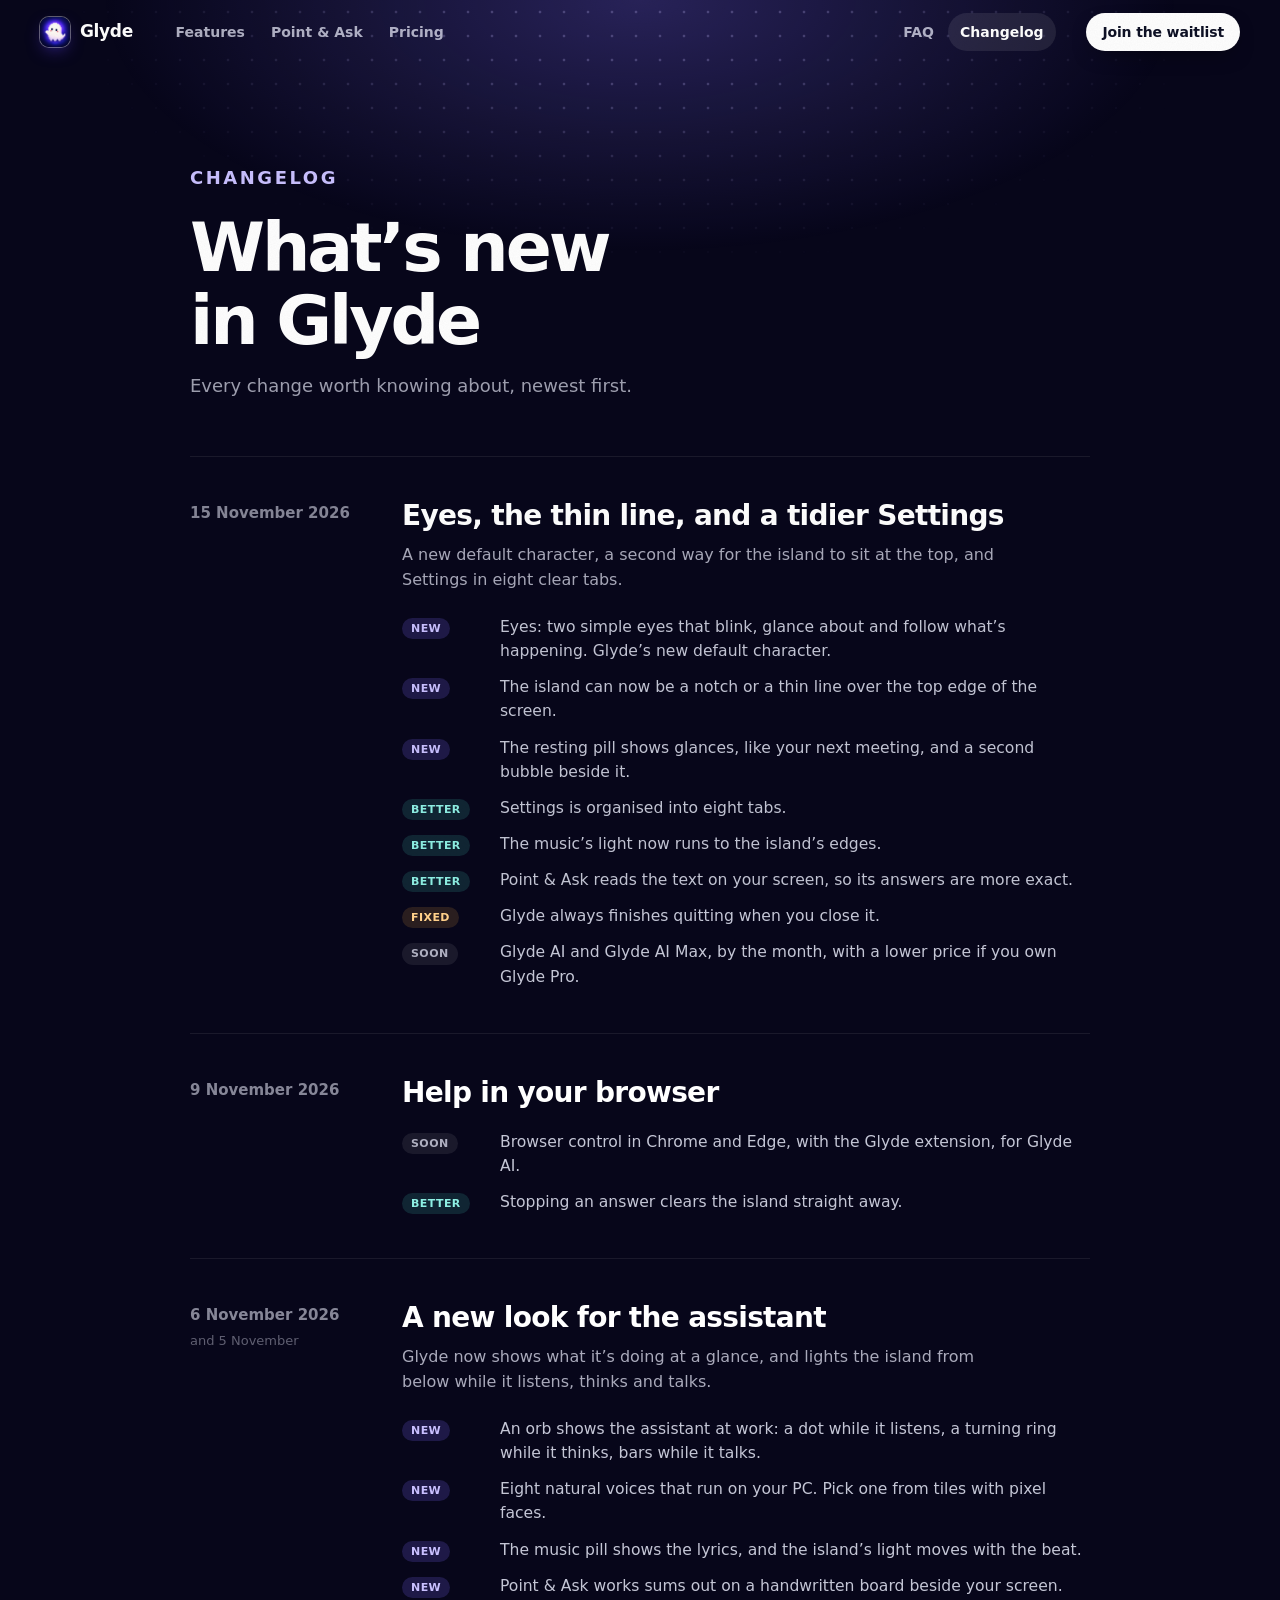
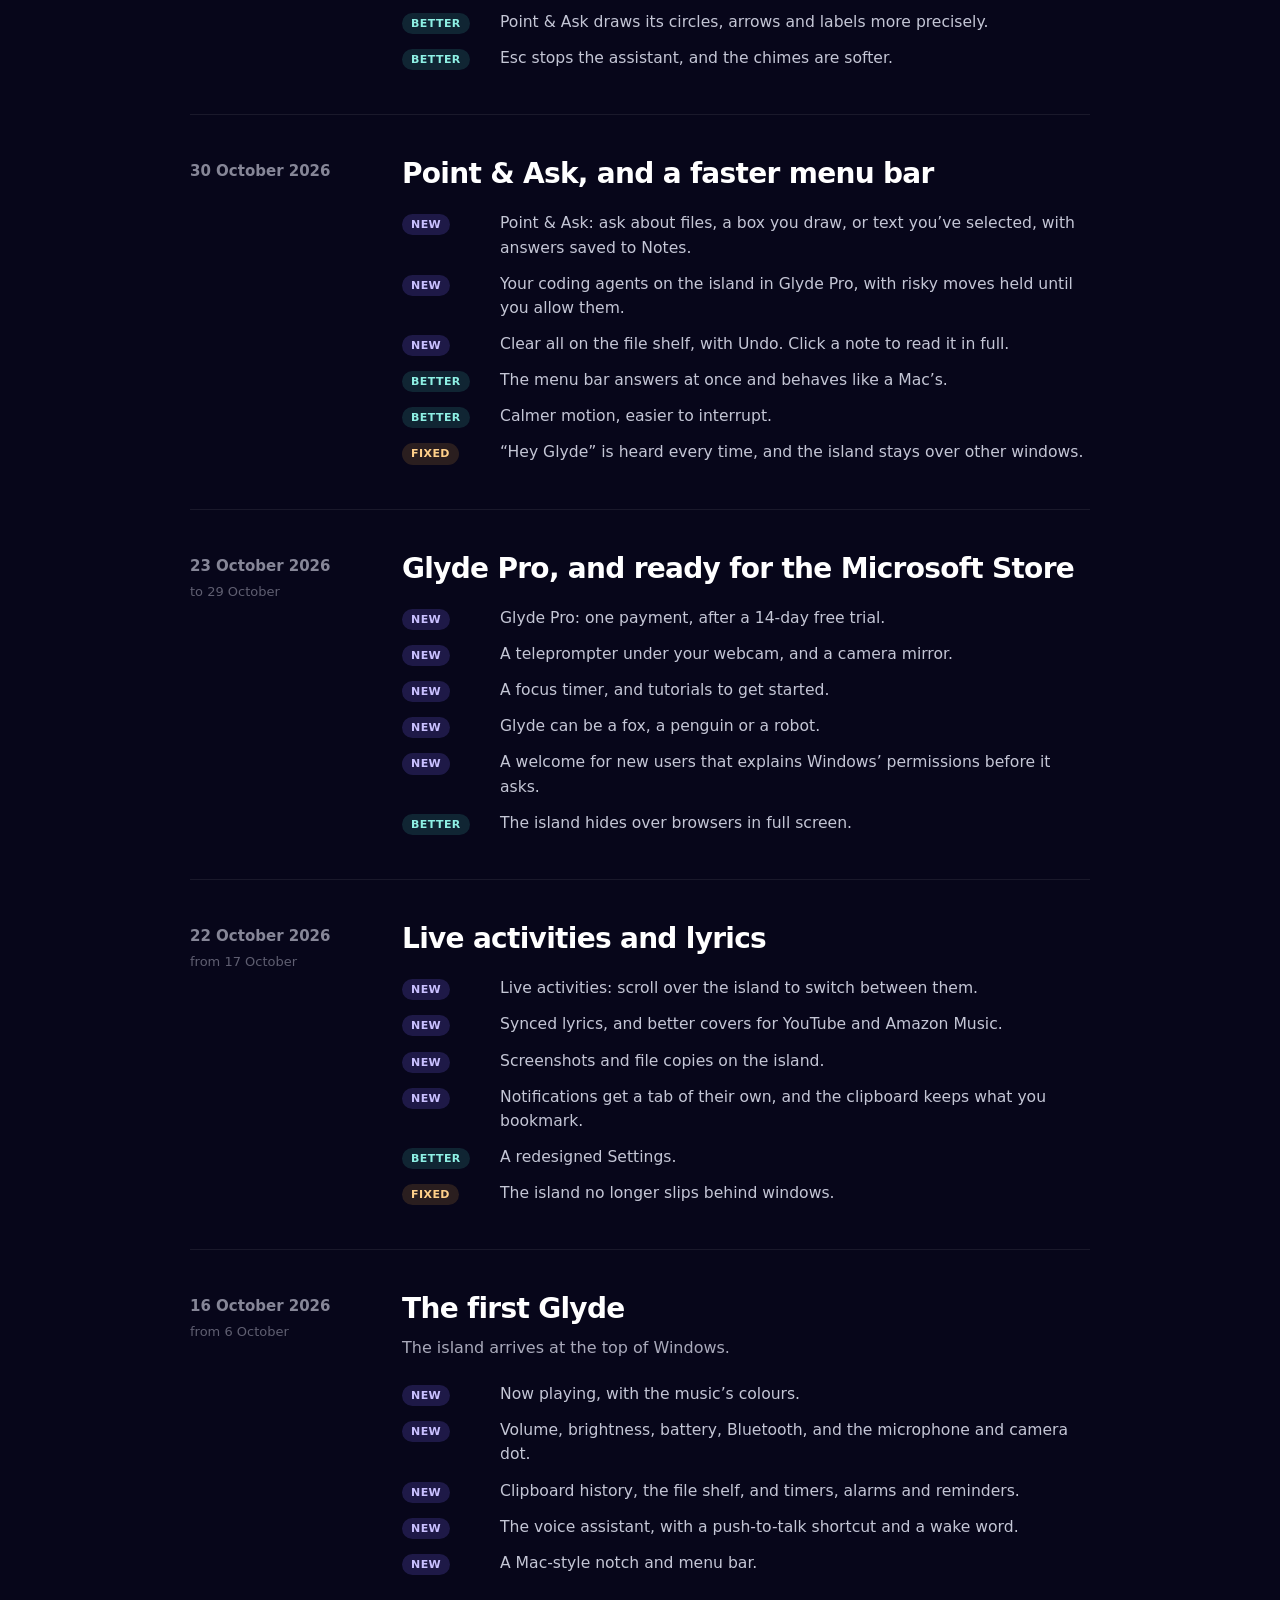
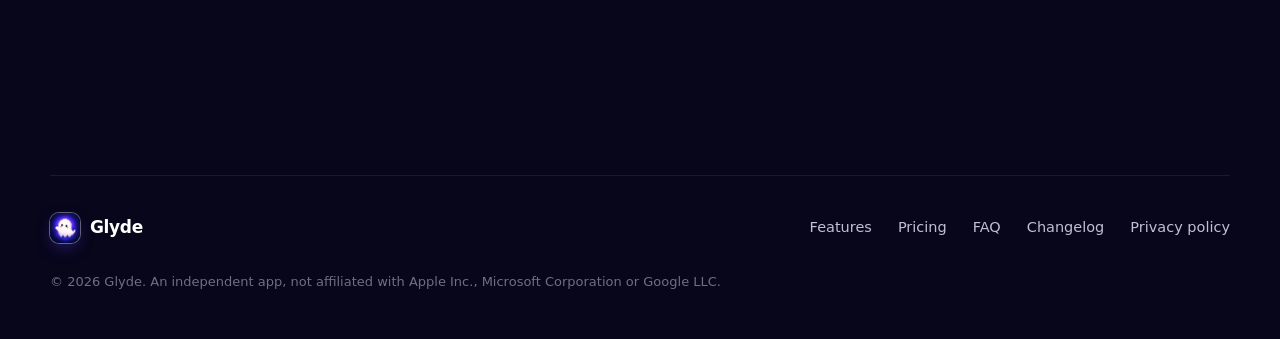
==== changelog.html @ dce972d9 "Polish the site: a dark hero, every feature shown on the island, and a changelog - A dark hero with " ====
<!doctype html>
<html lang="en">
<head>
  <meta charset="utf-8">
  <meta name="viewport" content="width=device-width, initial-scale=1">
  <title>Changelog · Glyde</title>
  <meta name="description" content="What's new in Glyde, the dynamic island for Windows.">
  <meta name="theme-color" content="#07061a">
  <link rel="icon" href="favicon.png" type="image/png">
  <link rel="apple-touch-icon" href="apple-touch-icon.png">
  <link rel="stylesheet" href="styles.css">
  <link rel="stylesheet" href="polish.css">
  <style>
    /* The changelog: dark, like the top of the home page; a column of releases, newest first, each with its date beside it. */
    body { background: #07061a; color: #f2f0ff; }
    body::before {
      content: ""; position: fixed; inset: 0; z-index: -1; pointer-events: none;
      background: radial-gradient(60% 40% at 50% 0, rgba(124, 108, 255, .28), transparent 70%);
    }
    .cl-dots { position: absolute; inset: 0 0 auto; height: 520px; z-index: -1; pointer-events: none;
      background-image: radial-gradient(circle at center, rgba(200, 190, 255, .26) 1.1px, transparent 1.7px); background-size: 24px 24px;
      -webkit-mask-image: radial-gradient(60% 70% at 50% 0, #000 20%, transparent 75%); mask-image: radial-gradient(60% 70% at 50% 0, #000 20%, transparent 75%); }
    .topbar .brand { color: #fff; }
    .topbar .tb-links a { color: rgba(238, 240, 255, .72); }
    .topbar .tb-links a:hover, .topbar .tb-links a[aria-current="page"] { background: rgba(255, 255, 255, .09); color: #fff; }
    .topbar .btn-dark { background: #fff; color: #0d1024; }
    .topbar::before { background: linear-gradient(180deg, rgba(8, 10, 28, .75), rgba(8, 10, 28, 0)); }
    @media (max-width: 1080px) { .tb-links.always { display: flex; } .tb-links.always a:not([aria-current]) { display: none; } }

    .cl { position: relative; max-width: 980px; margin: 0 auto; padding: 150px var(--gutter) 100px; }
    .cl-head { max-width: 640px; }
    .cl-head .kicker { color: #c9c0ff; }
    .cl-head h1 { font-size: clamp(2.75rem, 6vw, 4.25rem); letter-spacing: -.045em; color: #fff; }
    .cl-head p { margin-top: 14px; font-size: 1.125rem; color: rgba(238, 240, 255, .66); }

    .release { display: grid; grid-template-columns: 180px minmax(0, 1fr); gap: 32px; padding: 44px 0; border-top: 1px solid rgba(255, 255, 255, .08); }
    .release:first-of-type { margin-top: 56px; }
    .release time { position: sticky; top: 96px; align-self: start; font-size: .9375rem; font-weight: 600; color: rgba(238, 240, 255, .55); }
    .release time small { display: block; margin-top: 4px; font-size: .8125rem; font-weight: 500; color: rgba(238, 240, 255, .38); }
    .release h2 { font-size: clamp(1.4rem, 2.4vw, 1.75rem); letter-spacing: -.025em; color: #fff; }
    .release > div > p { margin-top: 10px; color: rgba(238, 240, 255, .7); max-width: 60ch; }
    .release ul { list-style: none; margin: 22px 0 0; padding: 0; display: grid; gap: 12px; }
    .release li { display: grid; grid-template-columns: 84px minmax(0, 1fr); gap: 14px; align-items: baseline; color: rgba(238, 240, 255, .82); font-size: .975rem; line-height: 1.55; }
    .tag { justify-self: start; padding: 2px 9px; border-radius: 999px; font-size: .6875rem; font-weight: 700; letter-spacing: .04em; text-transform: uppercase; }
    .tag.new { background: rgba(124, 108, 255, .2); color: #c9c0ff; }
    .tag.better { background: rgba(82, 242, 223, .13); color: #8ef0e4; }
    .tag.fixed { background: rgba(255, 179, 64, .14); color: #ffd08a; }
    .tag.soon { background: rgba(255, 255, 255, .08); color: rgba(238, 240, 255, .7); }
    @media (max-width: 720px) {
      .release { grid-template-columns: 1fr; gap: 10px; }
      .release time { position: static; }
      .release li { grid-template-columns: 1fr; gap: 4px; }
    }
    .footer { background: #07061a; }
    .footer-inner { border-top-color: rgba(255, 255, 255, .08); }
    .footer .brand, .footer nav a { color: rgba(238, 240, 255, .8); }
    .footer nav a:hover { color: #fff; }
    .footer .brand-name, .topbar .brand-name { color: #fff; }
    @media (max-width: 480px) { .tb-links.always { display: none !important; } .topbar .btn-sm { padding: 0 14px; } }
    .footer .fine { color: rgba(238, 240, 255, .45); }
  </style>
</head>
<body>
  <a class="skip" href="#main">Skip to content</a>
  <div class="cl-dots" aria-hidden="true"></div>

  <header class="topbar on-night">
    <div class="tb-side">
      <a class="brand" href="./" aria-label="Glyde home">
        <span class="brand-mark" aria-hidden="true"></span>
        <span class="brand-name">Glyde</span>
      </a>
      <nav class="tb-links" aria-label="Main">
        <a href="./#features">Features</a>
        <a href="./#point">Point &amp; Ask</a>
        <a href="./#pricing">Pricing</a>
      </nav>
    </div>
    <div class="tb-side right">
      <nav class="tb-links always" aria-label="More">
        <a href="./#faq">FAQ</a>
        <a href="changelog.html" aria-current="page">Changelog</a>
      </nav>
      <a class="btn btn-dark btn-sm" href="./#get">Join the waitlist</a>
    </div>
  </header>

  <main class="cl" id="main">
    <header class="cl-head">
      <p class="kicker">Changelog</p>
      <h1>What’s new in Glyde</h1>
      <p>Every change worth knowing about, newest first.</p>
    </header>

    <article class="release">
      <time datetime="2026-11-15">15 November 2026</time>
      <div>
        <h2>Eyes, the thin line, and a tidier Settings</h2>
        <p>A new default character, a second way for the island to sit at the top, and Settings in eight clear tabs.</p>
        <ul>
          <li><span class="tag new">New</span><span>Eyes: two simple eyes that blink, glance about and follow what’s happening. Glyde’s new default character.</span></li>
          <li><span class="tag new">New</span><span>The island can now be a notch or a thin line over the top edge of the screen.</span></li>
          <li><span class="tag new">New</span><span>The resting pill shows glances, like your next meeting, and a second bubble beside it.</span></li>
          <li><span class="tag better">Better</span><span>Settings is organised into eight tabs.</span></li>
          <li><span class="tag better">Better</span><span>The music’s light now runs to the island’s edges.</span></li>
          <li><span class="tag better">Better</span><span>Point &amp; Ask reads the text on your screen, so its answers are more exact.</span></li>
          <li><span class="tag fixed">Fixed</span><span>Glyde always finishes quitting when you close it.</span></li>
          <li><span class="tag soon">Soon</span><span>Glyde AI and Glyde AI Max, by the month, with a lower price if you own Glyde Pro.</span></li>
        </ul>
      </div>
    </article>

    <article class="release">
      <time datetime="2026-11-09">9 November 2026</time>
      <div>
        <h2>Help in your browser</h2>
        <ul>
          <li><span class="tag soon">Soon</span><span>Browser control in Chrome and Edge, with the Glyde extension, for Glyde AI.</span></li>
          <li><span class="tag better">Better</span><span>Stopping an answer clears the island straight away.</span></li>
        </ul>
      </div>
    </article>

    <article class="release">
      <time datetime="2026-11-06">6 November 2026<small>and 5 November</small></time>
      <div>
        <h2>A new look for the assistant</h2>
        <p>Glyde now shows what it’s doing at a glance, and lights the island from below while it listens, thinks and talks.</p>
        <ul>
          <li><span class="tag new">New</span><span>An orb shows the assistant at work: a dot while it listens, a turning ring while it thinks, bars while it talks.</span></li>
          <li><span class="tag new">New</span><span>Eight natural voices that run on your PC. Pick one from tiles with pixel faces.</span></li>
          <li><span class="tag new">New</span><span>The music pill shows the lyrics, and the island’s light moves with the beat.</span></li>
          <li><span class="tag new">New</span><span>Point &amp; Ask works sums out on a handwritten board beside your screen.</span></li>
          <li><span class="tag better">Better</span><span>Point &amp; Ask draws its circles, arrows and labels more precisely.</span></li>
          <li><span class="tag better">Better</span><span>Esc stops the assistant, and the chimes are softer.</span></li>
        </ul>
      </div>
    </article>

    <article class="release">
      <time datetime="2026-10-30">30 October 2026</time>
      <div>
        <h2>Point &amp; Ask, and a faster menu bar</h2>
        <ul>
          <li><span class="tag new">New</span><span>Point &amp; Ask: ask about files, a box you draw, or text you’ve selected, with answers saved to Notes.</span></li>
          <li><span class="tag new">New</span><span>Your coding agents on the island in Glyde Pro, with risky moves held until you allow them.</span></li>
          <li><span class="tag new">New</span><span>Clear all on the file shelf, with Undo. Click a note to read it in full.</span></li>
          <li><span class="tag better">Better</span><span>The menu bar answers at once and behaves like a Mac’s.</span></li>
          <li><span class="tag better">Better</span><span>Calmer motion, easier to interrupt.</span></li>
          <li><span class="tag fixed">Fixed</span><span>“Hey Glyde” is heard every time, and the island stays over other windows.</span></li>
        </ul>
      </div>
    </article>

    <article class="release">
      <time datetime="2026-10-23">23 October 2026<small>to 29 October</small></time>
      <div>
        <h2>Glyde Pro, and ready for the Microsoft Store</h2>
        <ul>
          <li><span class="tag new">New</span><span>Glyde Pro: one payment, after a 14-day free trial.</span></li>
          <li><span class="tag new">New</span><span>A teleprompter under your webcam, and a camera mirror.</span></li>
          <li><span class="tag new">New</span><span>A focus timer, and tutorials to get started.</span></li>
          <li><span class="tag new">New</span><span>Glyde can be a fox, a penguin or a robot.</span></li>
          <li><span class="tag new">New</span><span>A welcome for new users that explains Windows’ permissions before it asks.</span></li>
          <li><span class="tag better">Better</span><span>The island hides over browsers in full screen.</span></li>
        </ul>
      </div>
    </article>

    <article class="release">
      <time datetime="2026-10-22">22 October 2026<small>from 17 October</small></time>
      <div>
        <h2>Live activities and lyrics</h2>
        <ul>
          <li><span class="tag new">New</span><span>Live activities: scroll over the island to switch between them.</span></li>
          <li><span class="tag new">New</span><span>Synced lyrics, and better covers for YouTube and Amazon Music.</span></li>
          <li><span class="tag new">New</span><span>Screenshots and file copies on the island.</span></li>
          <li><span class="tag new">New</span><span>Notifications get a tab of their own, and the clipboard keeps what you bookmark.</span></li>
          <li><span class="tag better">Better</span><span>A redesigned Settings.</span></li>
          <li><span class="tag fixed">Fixed</span><span>The island no longer slips behind windows.</span></li>
        </ul>
      </div>
    </article>

    <article class="release">
      <time datetime="2026-10-16">16 October 2026<small>from 6 October</small></time>
      <div>
        <h2>The first Glyde</h2>
        <p>The island arrives at the top of Windows.</p>
        <ul>
          <li><span class="tag new">New</span><span>Now playing, with the music’s colours.</span></li>
          <li><span class="tag new">New</span><span>Volume, brightness, battery, Bluetooth, and the microphone and camera dot.</span></li>
          <li><span class="tag new">New</span><span>Clipboard history, the file shelf, and timers, alarms and reminders.</span></li>
          <li><span class="tag new">New</span><span>The voice assistant, with a push-to-talk shortcut and a wake word.</span></li>
          <li><span class="tag new">New</span><span>A Mac-style notch and menu bar.</span></li>
        </ul>
      </div>
    </article>
  </main>

  <footer class="footer">
    <div class="footer-inner">
      <a class="brand" href="./"><span class="brand-mark" aria-hidden="true"></span><span class="brand-name">Glyde</span></a>
      <nav aria-label="Footer">
        <a href="./#features">Features</a>
        <a href="./#pricing">Pricing</a>
        <a href="./#faq">FAQ</a>
        <a href="changelog.html">Changelog</a>
        <a href="privacy.html">Privacy policy</a>
      </nav>
      <p class="fine">© 2026 Glyde. An independent app, not affiliated with Apple Inc., Microsoft Corporation or Google LLC.</p>
    </div>
  </footer>
  <script>
    // The bar gets its backdrop once you scroll.
    (function () {
      var bar = document.querySelector('.topbar');
      var update = function () { bar.classList.toggle('scrolled', scrollY > 20); };
      addEventListener('scroll', update, { passive: true }); update();
    })();
  </script>
</body>
</html>
---- styles.css ----
/* WinIsland website */

@property --tint { syntax: '<color>'; inherits: true; initial-value: #1c1c1f; }
@property --accent { syntax: '<color>'; inherits: true; initial-value: #ffffff; }
@property --g1 { syntax: '<color>'; inherits: true; initial-value: rgba(0, 0, 0, 0); }
@property --g2 { syntax: '<color>'; inherits: true; initial-value: rgba(0, 0, 0, 0); }
@property --m1 { syntax: '<color>'; inherits: true; initial-value: #ffb36b; }
@property --m2 { syntax: '<color>'; inherits: true; initial-value: #ff6f91; }
@property --m3 { syntax: '<color>'; inherits: true; initial-value: #7a5cff; }

/* The two decorative fonts, served from here (fonts/, with their SIL Open Font License) so the site calls no one
   else: Instrument Serif's italic for the accents, Allura for the founder's signature. */
@font-face {
  font-family: 'Instrument Serif';
  font-style: italic;
  font-weight: 400;
  font-display: swap;
  src: url('fonts/instrument-serif-italic-latin.woff2') format('woff2');
  unicode-range: U+0000-00FF, U+0131, U+0152-0153, U+02BB-02BC, U+02C6, U+02DA, U+02DC, U+0304, U+0308, U+0329, U+2000-206F, U+20AC, U+2122, U+2191, U+2193, U+2212, U+2215, U+FEFF, U+FFFD;
}
@font-face {
  font-family: 'Instrument Serif';
  font-style: italic;
  font-weight: 400;
  font-display: swap;
  src: url('fonts/instrument-serif-italic-latin-ext.woff2') format('woff2');
  unicode-range: U+0100-02BA, U+02BD-02C5, U+02C7-02CC, U+02CE-02D7, U+02DD-02FF, U+0304, U+0308, U+0329, U+1D00-1DBF, U+1E00-1E9F, U+1EF2-1EFF, U+2020, U+20A0-20AB, U+20AD-20C4, U+2113, U+2C60-2C7F, U+A720-A7FF;
}
@font-face {
  font-family: 'Allura';
  font-style: normal;
  font-weight: 400;
  font-display: swap;
  src: url('fonts/allura-latin.woff2') format('woff2');
  unicode-range: U+0000-00FF, U+0131, U+0152-0153, U+02BB-02BC, U+02C6, U+02DA, U+02DC, U+0304, U+0308, U+0329, U+2000-206F, U+20AC, U+2122, U+2191, U+2193, U+2212, U+2215, U+FEFF, U+FFFD;
}
@font-face {
  font-family: 'Allura';
  font-style: normal;
  font-weight: 400;
  font-display: swap;
  src: url('fonts/allura-latin-ext.woff2') format('woff2');
  unicode-range: U+0100-02BA, U+02BD-02C5, U+02C7-02CC, U+02CE-02D7, U+02DD-02FF, U+0304, U+0308, U+0329, U+1D00-1DBF, U+1E00-1E9F, U+1EF2-1EFF, U+2020, U+20A0-20AB, U+20AD-20C4, U+2113, U+2C60-2C7F, U+A720-A7FF;
}

:root {
  color-scheme: light;
  --ink: #0d1024;
  --ink-2: #474d6a;
  --ink-3: #5a6079; /* (4.5:1 or better on the paper and the peach of the final call) */
  --paper: #fbf9ff;
  --gold: #f2b544;
  --gold-2: #ffd88a;
  --gold-deep: #946010; /* (for text: 4.9:1 on the paper) */
  --focus: var(--ink); /* the focus ring: dark on the light page, white wherever it's dark (below) */
  --night: #080a1c;
  --line: rgba(13, 16, 36, .08);
  --shadow-soft: 0 1px 1px rgba(30, 40, 90, .04), 0 12px 32px -10px rgba(40, 50, 120, .16), 0 40px 80px -36px rgba(90, 70, 170, .22);
  --serif: 'Instrument Serif', 'Iowan Old Style', 'Times New Roman', serif;
  /* The system's own font: Segoe UI Variable on Windows (as the app), San Francisco on Apple devices. */
  --sans: 'Segoe UI Variable Text', 'Segoe UI', system-ui, -apple-system, BlinkMacSystemFont, 'Helvetica Neue', Arial, sans-serif;
  --display: 'Segoe UI Variable Display', 'Segoe UI', system-ui, -apple-system, BlinkMacSystemFont, 'Helvetica Neue', Arial, sans-serif;
  --ease-out: cubic-bezier(.16, 1, .3, 1);
  --ease-spring: cubic-bezier(.3, 1.45, .5, 1); /* (the islands' bounce; the page itself settles, below) */
  --ease-settle: cubic-bezier(.2, .8, .2, 1); /* arrives and settles, no overshoot: for everything nobody flicked */
  --gutter: clamp(16px, 4vw, 40px);
}

*, *::before, *::after { box-sizing: border-box; }

html { scroll-behavior: smooth; -webkit-text-size-adjust: 100%; }
@media (prefers-reduced-motion: reduce) { html { scroll-behavior: auto; } }

body {
  margin: 0;
  font-family: var(--sans);
  font-size: 1rem;
  line-height: 1.6;
  color: var(--ink);
  background: var(--paper);
  -webkit-font-smoothing: antialiased;
  text-rendering: optimizeLegibility;
}

img, svg { display: block; }
button { font: inherit; color: inherit; }
a { color: inherit; }
/* Tracking and leading by size: tight for the big headings, looser as they get smaller. */
h1, h2, h3 { margin: 0; font-family: var(--display); font-weight: 600; letter-spacing: -.03em; line-height: 1.08; text-wrap: balance; }
h3 { letter-spacing: -.015em; line-height: 1.2; }
p { margin: 0; }

h2 { font-size: clamp(2.375rem, 5.6vw, 4.5rem); }
/* The quieter second phrase of a heading ("Everything happening. One glance."): same type, a softer colour. */
.soft { color: var(--ink-3); }
.night .soft, .brain-title .soft { color: rgba(238, 240, 255, .62); }
.story-steps h3, .brain-title, .more-title { letter-spacing: -.025em; line-height: 1.1; }
.letter-title { line-height: 1.2; }
h2 em, h1 em, .lede em {
  font-family: var(--serif);
  font-style: italic;
  font-weight: 400;
  letter-spacing: -.01em;
}

.sr-only { position: absolute; width: 1px; height: 1px; overflow: hidden; clip: rect(0 0 0 0); white-space: nowrap; }
.skip { position: fixed; left: 16px; top: -60px; z-index: 100; padding: 10px 16px; border-radius: 12px; background: var(--ink); color: #fff; text-decoration: none; transition: top .2s; }
.skip:focus { top: 16px; }

:focus-visible { outline: 2px solid var(--focus); outline-offset: 3px; border-radius: 10px; }
.night, .plan.pro, .plan.ai, .dock, .topbar.on-night, .island, .phrase { --focus: #fff; }

main, .footer { position: relative; z-index: 1; }

#motes { position: fixed; inset: 0; z-index: 0; pointer-events: none; transition: opacity .8s; }
#motes.off { opacity: 0; }

/* ---------- Reveal on scroll ---------- */
/* A short fade and rise, transform and opacity only (no blur), so a jump to a section doesn't land on blank space. */

.js .reveal {
  opacity: 0;
  transform: translateY(12px);
  transition: opacity .5s var(--ease-out), transform .6s var(--ease-out);
  transition-delay: min(var(--d, 0s), .2s);
}
.js .reveal.in { opacity: 1; transform: none; }
@media (prefers-reduced-motion: reduce) {
  .js .reveal { opacity: 1; transform: none; transition: none; }
}

/* ---------- Pausing animations ---------- */
/* "Pause animations" stops every loop on the page; the night sky rests while it's off screen. */

html.still *, html.still *::before, html.still *::after { animation-play-state: paused !important; }
.night.away .stars i, .night.away .aurora i { animation-play-state: paused; }
.motion-row { margin-top: 18px; text-align: center; }
.motion-toggle {
  min-height: 44px;
  padding: 0 16px;
  border: 0;
  border-radius: 999px;
  background: rgba(13, 16, 36, .06);
  color: var(--ink-2);
  font-size: .875rem;
  font-weight: 500;
  cursor: pointer;
  transition: background .2s, color .2s;
}
.motion-toggle:hover { background: rgba(13, 16, 36, .1); color: var(--ink); }
.motion-toggle:active { transform: scale(.97); }
.footer .motion-toggle { min-height: 44px; padding: 0 12px; background: transparent; font-size: .90625rem; }
.footer .motion-toggle:hover { background: rgba(13, 16, 36, .06); }

/* ---------- Before launch / after ---------- */

html:not(.launched) .launch-only { display: none !important; }

/* ---------- Buttons ---------- */

.btn {
  position: relative;
  display: inline-flex;
  align-items: center;
  justify-content: center;
  gap: 8px;
  height: 48px;
  padding: 0 24px;
  border: 0;
  border-radius: 999px;
  font: 600 0.9375rem/1 var(--sans);
  letter-spacing: -.01em;
  text-decoration: none;
  white-space: nowrap;
  cursor: pointer;
  transition: transform .45s var(--ease-settle), box-shadow .45s var(--ease-out), background .3s;
}
.btn:hover { transform: translateY(-2px); }
.btn:active { transform: translateY(0) scale(.97); transition-duration: .1s; }
.btn-sm { height: 38px; padding: 0 16px; font-size: 0.875rem; }

.btn-dark {
  background: var(--ink);
  color: #fff;
  box-shadow: inset 0 1px 0 rgba(255, 255, 255, .16), 0 8px 22px -10px rgba(13, 16, 36, .7);
}

.btn-glow {
  overflow: hidden;
  color: #fff;
  background: linear-gradient(180deg, #23274a, #0c0e1f);
  box-shadow:
    inset 0 1px 0 rgba(255, 255, 255, .2),
    inset 0 0 0 1px rgba(255, 255, 255, .06),
    0 12px 30px -12px rgba(13, 16, 36, .8),
    0 0 36px -8px rgba(242, 181, 68, .65);
}
.btn-glow:hover {
  box-shadow:
    inset 0 1px 0 rgba(255, 255, 255, .2),
    inset 0 0 0 1px rgba(255, 255, 255, .08),
    0 16px 34px -12px rgba(13, 16, 36, .8),
    0 0 48px -4px rgba(242, 181, 68, .85);
}
.btn-glow::after {
  content: '';
  position: absolute;
  inset: -2px;
  background: linear-gradient(105deg, transparent 35%, rgba(255, 236, 190, .45) 50%, transparent 65%);
  transform: translateX(-120%);
}
/* The light runs across once as you point at it, not over and over. */
.btn-glow:hover::after { animation: sheen .9s var(--ease-out); }
.btn-glow > span { position: relative; z-index: 1; }
@keyframes sheen { from { transform: translateX(-120%); } to { transform: translateX(120%); } }

.btn-ghost {
  background: rgba(255, 255, 255, .7);
  color: var(--ink);
  box-shadow: inset 0 0 0 1px var(--line), 0 6px 18px -10px rgba(40, 50, 120, .3);
}
.btn-ghost:hover { background: #fff; }

/* ---------- Top bar & navigation island ---------- */

.topbar {
  position: fixed;
  inset: 0 0 auto;
  z-index: 50;
  height: 64px;
  display: flex;
  align-items: center;
  justify-content: space-between;
  padding: 0 var(--gutter);
  pointer-events: none;
}
.topbar > * { pointer-events: auto; }
.topbar::before {
  content: '';
  position: absolute;
  inset: 0;
  z-index: -1;
  background: linear-gradient(180deg, rgba(251, 249, 255, .7), rgba(251, 249, 255, 0));
  -webkit-backdrop-filter: blur(10px);
  backdrop-filter: blur(10px);
  -webkit-mask-image: linear-gradient(180deg, #000 40%, transparent);
  mask-image: linear-gradient(180deg, #000 40%, transparent);
  opacity: 0;
  transition: opacity .4s;
}
.topbar.scrolled::before { opacity: 1; }
.topbar.on-night .brand { color: #fff; }
.topbar.on-night .btn-dark { background: #fff; color: var(--ink); box-shadow: 0 8px 22px -10px rgba(0, 0, 0, .6); }
.topbar.on-night::before { background: linear-gradient(180deg, rgba(8, 10, 28, .65), rgba(8, 10, 28, 0)); }

.brand {
  display: inline-flex;
  align-items: center;
  gap: 10px;
  text-decoration: none;
  font-weight: 650;
  font-size: 1.0625rem;
  letter-spacing: -.02em;
  transition: color .4s;
}
.brand-mark {
  width: 30px;
  height: 30px;
  flex: none;
  border-radius: 9px;
  background: url("logo.png") center / cover no-repeat;
  box-shadow: 0 0 0 1px rgba(255, 255, 255, .35), 0 6px 18px -6px rgba(90, 60, 255, .7);
}

.nav-island {
  position: fixed;
  left: 50%;
  top: 0; /* (a notch, hanging from the top of the window) */
  translate: -50% 0;
  z-index: 60;
  pointer-events: none;
}
.nav-island .island { box-shadow: 0 0 0 .5px rgba(0, 0, 0, .5), 0 10px 30px -8px rgba(10, 10, 40, .45), 0 0 36px -6px rgba(242, 181, 68, .45); }
.btn-sm .short { display: none; }

/* ---------- The island ---------- */

.island-stage {
  --s: 1;
  --h: 120;
  position: relative;
  width: calc(480px * var(--s));
  max-width: 100%;
  height: calc(var(--h) * 1px * var(--s));
  margin-inline: auto;
  pointer-events: none;
}
.island-scaler {
  position: absolute;
  left: 50%;
  top: 0;
  width: 480px;
  height: calc(var(--h) * 1px);
  transform: translateX(-50%) scale(var(--s));
  transform-origin: 50% 0;
}
.island {
  --glow: 0;
  position: absolute;
  left: 50%;
  top: 0;
  width: 124px;
  height: 32px;
  border-radius: 16px;
  transform: translateX(-50%);
  overflow: hidden;
  isolation: isolate;
  pointer-events: auto;
  color: #fff;
  font-family: 'Segoe UI Variable Text', 'Segoe UI', var(--sans);
  font-size: 13px;
  line-height: 1.25;
  letter-spacing: 0;
  text-align: left;
  cursor: default;
  box-shadow: 0 0 0 .5px rgba(0, 0, 0, .55), 0 14px 34px -10px rgba(10, 10, 40, .55);
  transition: --tint .5s, --accent .5s, --g1 .5s, --g2 .5s, opacity .35s, filter .35s;
  -webkit-tap-highlight-color: transparent;
}
.halo-glow .island {
  box-shadow: 0 0 0 .5px rgba(0, 0, 0, .55), 0 16px 40px -12px rgba(10, 10, 40, .6), 0 0 60px -8px rgba(255, 214, 140, .6);
}
.island-glass { position: absolute; inset: 0; background: var(--tint); opacity: .93; }
.island-glow {
  position: absolute;
  inset: 0;
  background:
    radial-gradient(85% 130% at 0% 0%, var(--g1), transparent 70%),
    radial-gradient(85% 130% at 100% 100%, var(--g2), transparent 70%);
  opacity: var(--glow);
  transition: opacity .4s;
}
.island-sheen {
  position: absolute;
  inset: 0;
  z-index: 3;
  border-radius: inherit;
  pointer-events: none;
  background: linear-gradient(180deg, rgba(255, 255, 255, .14), rgba(255, 255, 255, 0) 36%);
  box-shadow: inset 0 1px 0 rgba(255, 255, 255, .3), inset 0 0 0 1px rgba(255, 255, 255, .09);
}
.island-views { position: absolute; inset: 0; z-index: 2; }

.island-bubble {
  position: absolute;
  top: 0;
  left: 50%;
  height: 32px;
  padding: 0 12px;
  display: flex;
  align-items: center;
  gap: 6px;
  border-radius: 16px;
  background: #1c1c1f;
  box-shadow: inset 0 0 0 1px rgba(255, 255, 255, .2), 0 10px 24px -8px rgba(10, 10, 40, .5);
  transform: translateX(var(--bx, 70px)) scale(.2);
  transform-origin: 0 50%;
  opacity: 0;
  transition: transform .5s var(--ease-spring), opacity .25s;
}
.island-bubble.on { transform: translateX(var(--bx, 70px)) scale(1); opacity: 1; }
.island-bubble .dot { width: 8px; height: 8px; border-radius: 50%; display: none; }
.island-bubble.has-mic .mic { display: block; background: #ff9f0a; box-shadow: 0 0 8px #ff9f0a; }
.island-bubble.has-cam .cam { display: block; background: #30d158; box-shadow: 0 0 8px #30d158; }

/* The notch, the app's look by default, where the island hangs from an edge: black, square on top, round below,
   with little shoulders curving out into the edge either side. */
.island-shoulders { display: none; }
.notch .island { --tint: #000; box-shadow: 0 16px 36px -14px rgba(10, 10, 40, .6); }
.notch .island-glass { opacity: 1; }
.notch .island-sheen { background: none; box-shadow: inset 0 -1px 0 rgba(255, 255, 255, .07); }
.notch .island-shoulders {
  display: block;
  position: absolute;
  top: 0;
  left: 50%;
  width: calc(var(--iw, 190px) + 20px);
  height: 10px;
  translate: -50% 0;
  pointer-events: none;
}
.notch .island-shoulders::before,
.notch .island-shoulders::after { content: ''; position: absolute; top: 0; width: 10px; height: 10px; }
.notch .island-shoulders::before { left: 0; background: radial-gradient(circle at 0 100%, transparent 9.5px, #000 10px); }
.notch .island-shoulders::after { right: 0; background: radial-gradient(circle at 100% 100%, transparent 9.5px, #000 10px); }
.notch .island.edge-listen, .notch .island.edge-think, .notch .island.edge-speak { clip-path: inset(0 -40px -40px -40px); }

/* A view: sized to its final shape, centred, revealed as the pill grows. */
.iv {
  position: absolute;
  top: 0;
  left: 50%;
  opacity: 0;
  transform: translateX(-50%) scale(.94);
  filter: blur(5px);
  transition: opacity .24s .07s, transform .45s var(--ease-spring) .03s, filter .3s .05s;
}
.iv.iv-in { opacity: 1; transform: translateX(-50%) scale(1); filter: none; }
.iv.iv-out { opacity: 0; transform: translateX(-50%) scale(.97); filter: blur(4px); transition: opacity .12s, transform .2s, filter .15s; pointer-events: none; }
.iv svg { width: 100%; height: 100%; }
.iv .ic { display: grid; place-items: center; width: 16px; height: 16px; flex: none; }

.ib {
  display: grid;
  place-items: center;
  width: 36px;
  height: 36px;
  padding: 9px;
  border: 0;
  border-radius: 50%;
  background: transparent;
  color: #fff;
  cursor: pointer;
  transition: background .2s, transform .25s var(--ease-spring);
}
.ib:hover { background: rgba(255, 255, 255, .1); }
.ib:active { transform: scale(.86); }
.ib.big { width: 44px; height: 44px; padding: 10px; }

/* Tabs across the top of the expanded island */
.tabs { position: absolute; top: 6px; left: 50%; translate: -50% 0; display: flex; align-items: center; gap: 4px; }
/* (as the app's: the tab you're on a soft pill with its name beside its icon, the others just icons, then Ask) */
.tab {
  display: flex;
  align-items: center;
  justify-content: center;
  gap: 6px;
  min-width: 34px;
  height: 26px;
  padding: 0 10px;
  border: 0;
  border-radius: 13px;
  background: transparent;
  color: rgba(255, 255, 255, .55);
  font: 600 12px/1 'Segoe UI Variable Text', 'Segoe UI', var(--sans);
  white-space: nowrap;
  cursor: pointer;
  transition: background .2s, color .2s;
}
.iv .tab svg { width: 14px; height: 14px; flex: none; }
.tab:hover { color: #fff; background: rgba(255, 255, 255, .07); }
.tab.on { color: #fff; background: rgba(255, 255, 255, .14); padding: 0 12px 0 10px; }
.tab-sep { width: 1px; height: 14px; margin: 0 3px; background: rgba(255, 255, 255, .2); }
.tab-ask {
  display: flex;
  align-items: center;
  gap: 5px;
  height: 26px;
  padding: 0 11px 0 9px;
  border: 1px solid rgba(160, 145, 255, .5);
  border-radius: 13px;
  background: rgba(123, 108, 255, .08);
  color: #d6ceff;
  font: 600 12px/1 'Segoe UI Variable Text', 'Segoe UI', var(--sans);
  cursor: pointer;
  transition: background .2s;
}
.tab-ask:hover { background: rgba(123, 108, 255, .2); }
.iv .tab-ask svg { width: 13px; height: 13px; flex: none; }

/* Level bars (music) */
.bars { display: flex; align-items: center; gap: 2px; height: 14px; }
.bars i { width: 3px; height: 14px; border-radius: 1.5px; background: var(--accent); transform: scaleY(.35); animation: eq .9s ease-in-out infinite; transition: background .5s; }
.bars i:nth-child(2) { animation-duration: .7s; animation-delay: -.2s; }
.bars i:nth-child(3) { animation-duration: 1.05s; animation-delay: -.5s; }
.bars i:nth-child(4) { animation-duration: .8s; animation-delay: -.35s; }
@keyframes eq { 0%, 100% { transform: scaleY(.3); } 50% { transform: scaleY(1); } }
.paused .bars i { animation: none; transform: scaleY(.22); transition: transform .3s; }

/* Artwork, painted in CSS */
.art {
  position: relative;
  overflow: hidden;
  flex: none;
  background: linear-gradient(140deg, var(--c1), var(--c2) 55%, var(--c3));
  animation: art-in .5s var(--ease-out);
}
@keyframes art-in { from { opacity: 0; transform: scale(.85); } }
.art::before, .art::after { content: ''; position: absolute; }
.art.sm { width: 24px; height: 24px; border-radius: 7px; }
.art.lg { width: 64px; height: 64px; border-radius: 14px; box-shadow: 0 6px 16px -6px rgba(0, 0, 0, .5); }
.art.xl { width: 100%; aspect-ratio: 1; border-radius: 18px; }

.art-sun { background: linear-gradient(180deg, var(--c3), var(--c2) 55%, var(--c1)); }
.art-sun::before { left: 50%; top: 56%; width: 56%; aspect-ratio: 1; translate: -50% -50%; border-radius: 50%; background: linear-gradient(180deg, #fff3cf, var(--c1)); }
.art-sun::after { left: 0; right: 0; bottom: 0; height: 44%; background: repeating-linear-gradient(180deg, var(--c3) 0 7%, transparent 7% 16%); opacity: .85; }

.art-waves { background: radial-gradient(120% 90% at 50% 120%, var(--c1), var(--c2) 55%, var(--c3)); }
.art-waves::before { inset: 0; background: repeating-radial-gradient(circle at 50% 115%, rgba(255, 255, 255, .45) 0 2%, transparent 2% 9%); }
.art-waves::after { left: 18%; top: 16%; width: 22%; aspect-ratio: 1; border-radius: 50%; background: #fff; box-shadow: 0 0 12px #fff; opacity: .9; }

.art-bloom { background: radial-gradient(circle at 50% 50%, var(--c1), var(--c3) 75%); }
.art-bloom::before { inset: 14%; border-radius: 50%; background: conic-gradient(from 20deg, var(--c1), var(--c2), var(--c3), #fff4d0, var(--c1)); filter: blur(1px); -webkit-mask: radial-gradient(circle, transparent 18%, #000 20%); mask: radial-gradient(circle, transparent 18%, #000 20%); }
.art-bloom::after { inset: 40%; border-radius: 50%; background: #fff6dc; }

.art-orb { background: linear-gradient(160deg, var(--c3), #0b1a3a); }
.art-orb::before { inset: 16%; border-radius: 50%; background: radial-gradient(circle at 32% 28%, #fff 0, var(--c1) 22%, var(--c2) 55%, var(--c3) 100%); box-shadow: 0 0 18px var(--c2); }
.art-orb::after { left: 30%; top: 24%; width: 18%; height: 10%; border-radius: 50%; background: rgba(255, 255, 255, .8); filter: blur(1px); }

.art-grid { background: linear-gradient(180deg, var(--c3) 0%, var(--c2) 48%, #1a0f3d 50%, #120a2e); }
.art-grid::before { left: 50%; top: 18%; width: 46%; aspect-ratio: 1; translate: -50% 0; border-radius: 50%; background: linear-gradient(180deg, #ffe7a8, var(--c1)); }
.art-grid::after { left: -20%; right: -20%; bottom: 0; height: 50%; background: repeating-linear-gradient(90deg, rgba(255, 122, 220, .7) 0 1px, transparent 1px 12%), repeating-linear-gradient(180deg, rgba(255, 122, 220, .7) 0 1px, transparent 1px 22%); transform: perspective(60px) rotateX(40deg); transform-origin: top; }

/* Media: compact */
.v-mc { display: flex; align-items: center; justify-content: space-between; padding: 0 14px 0 6px; }
.v-mc .art-slot { width: 24px; height: 24px; }

/* Media: expanded */
.v-me { display: grid; grid-template-rows: 64px auto 1fr; row-gap: 12px; padding: 18px 20px 10px; }
.v-me.with-tabs { padding-top: 46px; }
.me-top { display: grid; grid-template-columns: 64px 1fr auto; column-gap: 14px; align-items: center; }
.me-top .art-slot { width: 64px; height: 64px; }
.me-top .bars { align-self: start; margin-top: 8px; height: 18px; gap: 2.5px; }
.me-top .bars i { width: 3.5px; height: 18px; }
.me-meta { display: flex; flex-direction: column; min-width: 0; gap: 1px; }
.me-title { font-size: 16px; font-weight: 600; white-space: nowrap; overflow: hidden; text-overflow: ellipsis; }
.me-artist { font-size: 13px; color: rgba(255, 255, 255, .7); white-space: nowrap; overflow: hidden; text-overflow: ellipsis; }
.me-src { font-size: 11px; color: rgba(255, 255, 255, .45); }
.me-progress { display: grid; grid-template-columns: auto 1fr auto; column-gap: 10px; align-items: center; font-size: 11px; color: rgba(255, 255, 255, .6); font-variant-numeric: tabular-nums; }
.me-track { height: 4px; border-radius: 2px; background: rgba(255, 255, 255, .2); overflow: hidden; }
.me-fill { display: block; height: 100%; width: 0; border-radius: 2px; background: var(--accent); transition: width .25s linear, background .5s; }
.me-controls { display: flex; align-items: center; justify-content: center; gap: 28px; }

/* Clock */
.v-clock { display: grid; place-items: center; }
.v-clock.with-tabs { padding-top: 34px; }
.clock-body { display: flex; flex-direction: column; align-items: center; }
.clock-time { font-size: 34px; font-weight: 600; line-height: 1.1; font-variant-numeric: tabular-nums; }
.clock-date { font-size: 13px; color: rgba(255, 255, 255, .6); }
.clock-wx { display: flex; align-items: center; gap: 5px; margin-top: 8px; padding: 3px 11px 4px 9px; border-radius: 12px; background: rgba(255, 255, 255, .1); font-size: 12px; }
.iv .clock-wx svg { width: 12px; height: 12px; color: #ffd27a; }
.clock-wx span { color: rgba(255, 255, 255, .6); }

/* At rest: Glyde, then the weather and the time */
.v-idle { display: flex; align-items: center; justify-content: space-between; padding: 0 15px 0 12px; }
.idle-right { display: flex; align-items: center; gap: 10px; }
.idle-wx { display: flex; align-items: center; gap: 4px; font-size: 12px; color: rgba(255, 255, 255, .62); }
.iv .idle-wx svg { width: 13px; height: 13px; color: #ffd27a; }
.idle-time { font-size: 13.5px; font-weight: 600; color: rgba(255, 255, 255, .95); font-variant-numeric: tabular-nums; white-space: nowrap; }
.idle-time small { margin-left: 1px; font-size: 10px; color: rgba(255, 255, 255, .6); }

/* The lyrics button, at the controls' right end */
.me-controls { position: relative; }
.ib.lyr { position: absolute; right: -8px; width: 32px; height: 32px; padding: 8px; color: rgba(255, 255, 255, .72); }

/* The Focus tab */
.v-focus { padding: 44px 24px 12px; }
.fc-body { display: grid; grid-template-columns: auto 1fr; column-gap: 22px; align-items: center; }
.fc-dial { position: relative; display: grid; place-items: center; width: 98px; height: 98px; }
.iv .fc-dial svg { position: absolute; inset: 0; fill: none; stroke: rgba(255, 255, 255, .16); stroke-width: 5; }
.fc-dial b { font-size: 24px; font-weight: 600; font-variant-numeric: tabular-nums; }
.fc-phase { display: block; font-size: 17px; font-weight: 600; color: #ff6b5a; }
.fc-lengths { display: flex; align-items: center; gap: 5px; margin: 7px 0 11px; }
.fc-lengths span { display: grid; place-items: center; min-width: 30px; height: 24px; padding: 0 7px; border-radius: 12px; background: rgba(255, 255, 255, .1); font-size: 12px; font-weight: 600; }
.fc-lengths span.on { background: rgba(255, 107, 90, .26); color: #ff8b7d; }
.fc-lengths small { margin-left: 3px; font-size: 12px; color: rgba(255, 255, 255, .55); }
.fc-start { display: flex; align-items: center; gap: 10px; }
.fc-btn { display: flex; align-items: center; gap: 6px; height: 28px; padding: 0 14px 0 12px; border-radius: 14px; background: #ff6b5a; color: #fff; font-size: 12px; font-weight: 600; }
.iv .fc-btn svg { width: 10px; height: 10px; }
.fc-start small { font-size: 12px; color: rgba(255, 255, 255, .5); }

/* The Prompter tab: the camera's mirror, and the script */
.v-prompter { padding: 42px 14px 12px; }
.pr-body { display: grid; grid-template-columns: 128px 1fr; column-gap: 12px; }
.pr-mirror { display: flex; flex-direction: column; align-items: center; justify-content: center; gap: 6px; height: 104px; border-radius: 14px; background: rgba(255, 255, 255, .08); color: rgba(255, 255, 255, .62); font-size: 11px; }
.iv .pr-mirror svg { width: 20px; height: 20px; }
.pr-side { display: flex; flex-direction: column; gap: 8px; min-width: 0; }
.pr-script { margin: 0; height: 66px; padding: 7px 10px; border-radius: 12px; background: rgba(255, 255, 255, .08); font-size: 12px; line-height: 1.45; color: rgba(255, 255, 255, .9); overflow: hidden; }
.pr-row { display: flex; align-items: center; gap: 10px; font-size: 12px; }
.pr-btn { display: flex; align-items: center; gap: 5px; height: 28px; padding: 0 12px 0 10px; border-radius: 14px; background: rgba(255, 255, 255, .14); }
.iv .pr-btn svg { width: 11px; height: 11px; }
.pr-btn.start { margin-left: auto; background: #7b6cff; font-weight: 600; }
.pr-speed { display: flex; align-items: center; gap: 10px; color: rgba(255, 255, 255, .7); }
.pr-speed b { font-weight: 500; }

/* Level (volume / brightness) */
.v-level { display: grid; grid-template-columns: auto 1fr 26px; column-gap: 12px; align-items: center; padding: 0 14px; }
.v-level .ic { width: 16px; height: 16px; }
.lv-track { height: 6px; border-radius: 3px; background: rgba(255, 255, 255, .2); overflow: hidden; }
.lv-fill { display: block; height: 100%; width: 0; border-radius: 3px; background: var(--accent); transition: width .35s var(--ease-out), background .5s; }
.lv-val { font-size: 12px; color: rgba(255, 255, 255, .8); text-align: right; font-variant-numeric: tabular-nums; }

/* Battery */
.v-bat { display: grid; grid-template-columns: auto 1fr auto auto; column-gap: 8px; align-items: center; padding: 0 14px; }
.bat-label, .bt-name, .pv-app { font-size: 13px; font-weight: 600; white-space: nowrap; overflow: hidden; text-overflow: ellipsis; }
.bat-pct { font-size: 13px; font-weight: 600; font-variant-numeric: tabular-nums; }
.iv svg.bat { width: 26px; height: 13px; }

/* Bluetooth */
.v-bt { display: grid; grid-template-columns: auto 1fr auto auto; column-gap: 9px; align-items: center; padding: 0 14px; }
.bt-status { font-size: 12px; color: rgba(255, 255, 255, .75); font-variant-numeric: tabular-nums; }
.v-bt.off .ic, .v-bt.off .bt-status { color: rgba(255, 255, 255, .45); }

/* Microphone / camera */
.v-priv { display: grid; grid-template-columns: auto 1fr auto; column-gap: 9px; align-items: center; padding: 0 16px 0 14px; }
.v-priv .ic, .v-priv .pv-what { color: #ff9f0a; }
.v-priv.cam .ic, .v-priv.cam .pv-what { color: #30d158; }
.pv-what { font-size: 12px; font-weight: 600; }

/* Notification */
.v-notif { display: grid; grid-template-columns: 34px 1fr; column-gap: 10px; align-items: center; padding: 0 18px 0 11px; }
.nt-icon {
  display: grid;
  place-items: center;
  width: 34px;
  height: 34px;
  border-radius: 9px;
  background: linear-gradient(140deg, var(--a), var(--b));
  font-weight: 700;
  font-size: 15px;
  box-shadow: inset 0 1px 0 rgba(255, 255, 255, .35);
}
.nt-text { min-width: 0; display: flex; flex-direction: column; gap: 1px; }
.nt-head { display: flex; justify-content: space-between; gap: 8px; align-items: baseline; }
.nt-head b { font-size: 13px; font-weight: 600; white-space: nowrap; overflow: hidden; text-overflow: ellipsis; }
.nt-head span { font-size: 11px; color: rgba(255, 255, 255, .5); white-space: nowrap; }
.nt-body { font-size: 12px; color: rgba(255, 255, 255, .72); white-space: nowrap; overflow: hidden; text-overflow: ellipsis; }

.v-notif-x { display: flex; flex-direction: column; gap: 10px; padding: 18px 20px 16px; }
.nx-head { display: flex; align-items: center; gap: 12px; }
.nx-head .nt-icon { width: 40px; height: 40px; border-radius: 11px; font-size: 17px; }
.nx-head b { display: block; font-size: 15px; font-weight: 600; }
.nx-head span { font-size: 12px; color: rgba(255, 255, 255, .5); }
.nx-body { font-size: 13.5px; line-height: 1.45; color: rgba(255, 255, 255, .82); flex: 1; }
.nx-actions { display: flex; gap: 8px; }
.nx-btn { flex: 1; height: 32px; border: 0; border-radius: 16px; background: rgba(255, 255, 255, .1); color: #fff; font: 600 13px var(--sans); cursor: pointer; transition: background .2s, transform .2s var(--ease-spring); }
.nx-btn:hover { background: rgba(255, 255, 255, .18); }
.nx-btn:active { transform: scale(.96); }
.nx-btn.primary { background: rgba(255, 255, 255, .2); }

/* Siro */
.v-siro { display: grid; grid-template-columns: auto 1fr auto; column-gap: 11px; align-items: center; padding: 0 12px 0 12px; }

/* Glyde: the app's pixel ghost, blinking now and then; a ? by its head while it thinks, sound lines as it speaks */
.face { position: relative; display: block; width: 22px; height: 21px; flex: none; }
.face img { position: absolute; left: 0; top: 0; width: 100%; height: 100%; }
.face .face-blink { opacity: 0; animation: face-blink 5.4s linear infinite; }
@keyframes face-blink { 0%, 94% { opacity: 0; } 94.5%, 97% { opacity: 1; } 97.5%, 100% { opacity: 0; } }
.face .face-mark.q { left: auto; right: -7px; top: -8px; width: 6px; height: 10px; animation: mark-bob 1.3s ease-in-out infinite; }
.face .face-mark.s { left: auto; right: -8px; top: 5px; width: 6px; height: 11px; animation: mark-pulse .8s ease-in-out infinite; }
@keyframes mark-bob { 50% { transform: translateY(-2px); } }
@keyframes mark-pulse { 50% { opacity: .35; } }
@media (prefers-reduced-motion: reduce) { .face img { animation: none !important; } }

/* Listening (and thinking): the app's waves of light across the top, the words as they're said under them, Glyde at
   the left of the waves (see mountWaves in island.js) */
.v-siro.listening .listen { display: flex; flex-direction: column; align-items: center; justify-content: center; min-width: 0; }
.v-siro.listening.words { align-items: start; padding-top: 4px; }
.v-siro.listening.words .face { margin-top: 8px; }
.v-siro.listening.words .listen { align-items: stretch; }
.waves { display: block; align-self: center; width: 172px; height: 36px; flex: none; }
.heard-live { font-size: 13px; font-weight: 600; text-align: center; color: rgba(255, 255, 255, .92); white-space: nowrap; overflow: hidden; text-overflow: ellipsis; min-height: 17px; }
.v-siro.thinking .heard-live {
  background: linear-gradient(90deg, rgba(255, 255, 255, .5), #fff, rgba(255, 255, 255, .5));
  background-size: 200% 100%;
  -webkit-background-clip: text;
  background-clip: text;
  color: transparent;
  animation: shimmer-text 1.4s linear infinite;
}

/* The island's edge, in the app's colours: cool while Glyde listens (sky, aqua, periwinkle), violet and rose pulsing
   while it thinks, gold and coral while it speaks */
.island.edge-listen { box-shadow: 0 0 0 1px rgba(94, 196, 255, .65), 0 0 16px -2px rgba(79, 227, 214, .5), 0 0 28px -6px rgba(123, 140, 255, .6), 0 14px 34px -10px rgba(10, 10, 40, .55); }
.island.edge-think { box-shadow: 0 0 0 1px rgba(168, 124, 255, .6), 0 0 16px -2px rgba(214, 107, 255, .45), 0 0 28px -6px rgba(236, 122, 184, .5), 0 14px 34px -10px rgba(10, 10, 40, .55); animation: edge-pulse 1.6s ease-in-out infinite; }
.island.edge-speak { box-shadow: 0 0 0 1px rgba(255, 198, 107, .6), 0 0 16px -2px rgba(255, 143, 107, .45), 0 6px 26px -6px rgba(255, 169, 77, .55), 0 14px 34px -10px rgba(10, 10, 40, .55); }
@keyframes edge-pulse { 50% { box-shadow: 0 0 0 1px rgba(168, 124, 255, .35), 0 0 10px -2px rgba(214, 107, 255, .25), 0 0 20px -6px rgba(236, 122, 184, .3), 0 14px 34px -10px rgba(10, 10, 40, .55); } }
@media (prefers-reduced-motion: reduce) { .island.edge-think { animation: none; } }

/* ■ at the answer's right end: stop it talking */
.siro-corner { display: grid; place-items: center; align-self: start; width: 22px; height: 22px; margin-top: 9px; border-radius: 50%; background: rgba(255, 255, 255, .12); }
.siro-corner i { width: 7px; height: 7px; border: 1.5px solid rgba(255, 255, 255, .9); border-radius: 2px; }
/* (× while it listens or thinks: close it) */
.siro-corner.close { color: rgba(255, 255, 255, .85); }
.iv .siro-corner.close svg { width: 11px; height: 11px; }
.v-siro.listening:not(.words) .siro-corner { align-self: center; margin-top: 0; width: 20px; height: 20px; }
.siro-status { font-size: 13px; font-weight: 600; background: linear-gradient(90deg, rgba(255, 255, 255, .55), #fff, rgba(255, 255, 255, .55)); background-size: 200% 100%; -webkit-background-clip: text; background-clip: text; color: transparent; animation: shimmer-text 1.4s linear infinite; }
@keyframes shimmer-text { from { background-position: 200% 0; } to { background-position: 0 0; } }
.v-siro.answer .face { align-self: center; }
.siro-ans { display: flex; flex-direction: column; gap: 2px; min-width: 0; }
.siro-heard { font-size: 12px; color: rgba(255, 255, 255, .6); white-space: nowrap; overflow: hidden; text-overflow: ellipsis; }
.siro-reply { font-size: 14px; font-weight: 600; line-height: 1.3; display: -webkit-box; -webkit-line-clamp: 2; -webkit-box-orient: vertical; overflow: hidden; }

/* Clipboard */
.v-clip { padding: 40px 10px 6px; }
.clip-list { display: flex; flex-direction: column; }
.clip-search { display: flex; align-items: center; gap: 8px; height: 30px; margin: 0 4px 6px; padding: 0 12px; border-radius: 15px; background: rgba(255, 255, 255, .08); color: rgba(255, 255, 255, .5); font-size: 12.5px; }
.iv .clip-search svg { width: 13px; height: 13px; }
.clip-acts { display: flex; align-items: center; gap: 14px; color: rgba(255, 255, 255, .45); }
.iv .clip-acts svg { width: 13px; height: 13px; }
.clip-row {
  display: grid;
  grid-template-columns: 28px 1fr auto auto;
  column-gap: 10px;
  align-items: center;
  height: 36px;
  padding: 0 10px;
  border: 0;
  border-radius: 12px;
  background: transparent;
  color: #fff;
  text-align: left;
  cursor: pointer;
  transition: background .2s;
}
.clip-row:hover { background: rgba(255, 255, 255, .08); }
.clip-row.copied { background: rgba(48, 209, 88, .22); }
.clip-ic { display: grid; place-items: center; width: 28px; height: 28px; padding: 6px; border-radius: 8px; background: rgba(255, 255, 255, .1); color: rgba(255, 255, 255, .8); }
.clip-thumb { width: 28px; height: 28px; border-radius: 8px; background: linear-gradient(160deg, #8fb3ff, #f7b9d6 60%, #ffdcae); box-shadow: inset 0 0 0 1px rgba(255, 255, 255, .25); }
.clip-text { font-size: 13px; white-space: nowrap; overflow: hidden; text-overflow: ellipsis; }
.clip-when { font-size: 11px; color: rgba(255, 255, 255, .45); }

/* File shelf */
.v-shelf { padding: 42px 14px 10px; }
.shelf-grid { display: grid; grid-template-columns: repeat(4, 1fr); gap: 8px; }
.shelf-tile { height: 76px; display: flex; flex-direction: column; align-items: center; justify-content: center; gap: 7px; padding: 0 6px; border-radius: 14px; background: rgba(255, 255, 255, .07); animation: tile-in .5s var(--ease-spring) both; }
.shelf-tile:nth-child(2) { animation-delay: .04s; } .shelf-tile:nth-child(3) { animation-delay: .08s; } .shelf-tile:nth-child(4) { animation-delay: .12s; }
@keyframes tile-in { from { opacity: 0; transform: scale(.6) translateY(-10px); } }
.shelf-ic { width: 26px; height: 26px; color: #9ec5ff; }
.k-image .shelf-ic { color: #ffb4d0; }
.k-folder .shelf-ic { color: #ffd479; }
.shelf-name { font-size: 11px; max-width: 100%; white-space: nowrap; overflow: hidden; text-overflow: ellipsis; color: rgba(255, 255, 255, .8); }
.shelf-empty { grid-column: 1 / -1; height: 160px; display: flex; flex-direction: column; align-items: center; justify-content: center; gap: 10px; border: 1.5px dashed rgba(255, 255, 255, .22); border-radius: 18px; color: rgba(255, 255, 255, .55); font-size: 13px; }
.shelf-empty svg { width: 28px; height: 28px; }

/* Shelf: drop target while dragging */
.v-drop { display: flex; align-items: center; justify-content: center; gap: 9px; font-size: 13px; font-weight: 600; }
.v-drop .ic { width: 16px; height: 16px; color: var(--gold-2); }

/* Navigation island views */
.v-navc { display: flex; align-items: center; gap: 9px; padding: 0 12px 0 8px; }
.v-navc .ring { width: 20px; height: 20px; flex: none; transform: rotate(-90deg); }
.ring-bg { fill: none; stroke: rgba(255, 255, 255, .18); stroke-width: 2.4; }
.ring-fg { fill: none; stroke: var(--gold-2); stroke-width: 2.4; stroke-linecap: round; stroke-dasharray: 100; stroke-dashoffset: 100; transition: stroke-dashoffset .2s linear; }
.v-navc b { flex: 1; font-size: 13px; font-weight: 600; white-space: nowrap; }
.v-navc .ic { width: 14px; height: 14px; color: rgba(255, 255, 255, .55); }

.v-menu { display: grid; grid-template-columns: 1fr 1fr; gap: 2px 6px; padding: 14px; align-content: start; }
.v-menu a {
  display: grid;
  grid-template-columns: 30px 1fr;
  column-gap: 10px;
  align-items: center;
  height: 42px;
  padding: 0 8px;
  border-radius: 14px;
  text-decoration: none;
  transition: background .2s;
}
.v-menu a:hover, .v-menu a.here { background: rgba(255, 255, 255, .09); }
.v-menu .m-ic { display: grid; place-items: center; width: 30px; height: 30px; padding: 7px; border-radius: 10px; background: rgba(255, 255, 255, .1); color: rgba(255, 255, 255, .9); }
.v-menu b { display: block; font-size: 13px; font-weight: 600; line-height: 1.2; }
.v-menu small { display: block; font-size: 11px; color: rgba(255, 255, 255, .5); line-height: 1.2; }
.v-menu a.cta .m-ic { background: linear-gradient(140deg, var(--gold-2), var(--gold)); color: #2b1d02; }

/* ---------- Hero ---------- */

.hero {
  position: relative;
  isolation: isolate;
  overflow-x: clip;
  padding: 140px var(--gutter) 64px;
  text-align: center;
  background:
    radial-gradient(90% 55% at 50% 0%, #fffaf0 0%, rgba(255, 250, 240, 0) 60%),
    linear-gradient(180deg, #c9d9ff 0%, #ddd6ff 24%, #f7dff0 48%, #ffeedd 70%, var(--paper) 100%);
}
.hero::after {
  content: '';
  position: absolute;
  inset: 0;
  z-index: -1;
  pointer-events: none;
  background: radial-gradient(520px circle at var(--cx, 50%) var(--cy, 30%), rgba(255, 255, 255, .55), transparent 60%);
}
.hero-sky { position: absolute; inset: 0; z-index: -2; pointer-events: none; overflow: hidden; }

.rays {
  position: absolute;
  left: 50%;
  top: 0;
  width: 150vmax;
  height: 150vmax;
  translate: -50% -50%;
  background: repeating-conic-gradient(from 0deg, rgba(255, 255, 255, .75) 0deg 3deg, rgba(255, 255, 255, 0) 3deg 11deg, rgba(255, 244, 214, .5) 11deg 13deg, rgba(255, 255, 255, 0) 13deg 22deg);
  -webkit-mask-image: radial-gradient(closest-side, #000 0%, rgba(0, 0, 0, .55) 29%, transparent 74%);
  mask-image: radial-gradient(closest-side, #000 0%, rgba(0, 0, 0, .55) 29%, transparent 74%);
  will-change: transform;
  animation: spin 160s linear infinite;
  opacity: .75;
}
@keyframes spin { to { rotate: 360deg; } }

.halo {
  position: absolute;
  left: 50%;
  top: -260px;
  width: min(1100px, 140vw);
  height: 640px;
  translate: -50% 0;
  background: radial-gradient(closest-side, rgba(255, 240, 205, .95), rgba(255, 226, 170, .45) 45%, transparent 75%);
}

.cloud { position: absolute; border-radius: 50%; background: radial-gradient(closest-side, #fff 30%, rgba(255, 255, 255, 0)); opacity: .95; will-change: transform; animation: drift 38s ease-in-out infinite alternate; }
.c1 { width: 620px; height: 220px; left: -180px; bottom: 140px; }
.c2 { width: 760px; height: 260px; right: -260px; bottom: 260px; animation-duration: 46s; opacity: .8; }
.c3 { width: 900px; height: 300px; left: 20%; bottom: -120px; animation-duration: 52s; }
.c4 { width: 420px; height: 160px; left: 8%; top: 36%; opacity: .55; animation-duration: 30s; }
@keyframes drift { to { transform: translateX(80px); } }

.hero-inner { position: relative; max-width: 920px; margin: 0 auto; }

.eyebrow {
  display: inline-flex;
  align-items: center;
  gap: 10px;
  padding: 7px 14px 7px 10px;
  border-radius: 999px;
  background: rgba(255, 255, 255, .65);
  box-shadow: inset 0 0 0 1px rgba(255, 255, 255, .9), 0 6px 20px -10px rgba(60, 60, 140, .35);
  -webkit-backdrop-filter: blur(10px);
  backdrop-filter: blur(10px);
  font-size: 0.8438rem;
  font-weight: 500;
  color: var(--ink-2);
}

.hero-title {
  margin: 26px 0 0;
  font-size: clamp(3.125rem, 9vw, 8rem);
  line-height: .98;
  letter-spacing: -.05em;
  font-weight: 650;
}
.hero-title .line { display: block; overflow: hidden; padding: .06em .1em .12em; margin: -.06em -.1em -.12em; }
.hero-title .line > span { display: inline-block; }
.js .hero-title .line > span { animation: rise 1.25s var(--ease-out) both; }
.js .hero-title .line:nth-child(2) > span { animation-delay: .12s; }
@keyframes rise { from { transform: translateY(105%); opacity: 0; } }

.halo-word {
  position: relative;
  display: inline-block;
  padding-right: .06em;
  background: linear-gradient(100deg, #b4740f 0%, #f2b544 25%, #fff2c2 42%, #f6c45a 58%, #c48419 80%, #f2b544 100%);
  background-size: 220% 100%;
  -webkit-background-clip: text;
  background-clip: text;
  color: transparent;
  background-position: 50% 0;
}
/* An actual halo over the word (still: it used to float). */
.halo-word::before {
  content: '';
  position: absolute;
  left: 14%;
  width: 56%;
  top: -.04em;
  height: .17em;
  border-radius: 50%;
  border: .045em solid #f6c45a;
  box-shadow: 0 0 .18em rgba(255, 216, 138, .95), inset 0 0 .1em rgba(255, 231, 168, .9);
  transform: rotate(-3deg);
}

.hero-sub { max-width: 640px; margin: 26px auto 0; font-size: clamp(1.0625rem, 1.6vw, 1.25rem); color: var(--ink-2); line-height: 1.55; }

.waitlist {
  position: relative;
  display: flex;
  gap: 6px;
  max-width: 470px;
  margin: 34px auto 0;
  padding: 6px;
  border-radius: 999px;
  background: rgba(255, 255, 255, .78);
  box-shadow: inset 0 0 0 1px rgba(255, 255, 255, 1), var(--shadow-soft);
  -webkit-backdrop-filter: blur(14px);
  backdrop-filter: blur(14px);
  transition: box-shadow .3s;
}
.waitlist:focus-within { box-shadow: inset 0 0 0 1px rgba(255, 255, 255, 1), 0 0 0 4px rgba(242, 181, 68, .25), var(--shadow-soft); }
.waitlist input {
  flex: 1;
  min-width: 0;
  height: 48px;
  padding: 0 18px;
  border: 0;
  background: transparent;
  font: 400 1rem var(--sans);
  color: var(--ink);
  outline: none;
}
.waitlist input::placeholder { color: #6b7089; }
.waitlist .btn { height: 48px; }
.form-msg { position: absolute; left: 0; right: 0; top: calc(100% + 10px); font-size: 0.875rem; color: var(--ink-2); min-height: 1em; }
.form-msg.error { color: #c2410c; }
.waitlist.done { background: linear-gradient(180deg, #fffaf0, #fff2d6); }
.waitlist.done input { pointer-events: none; color: var(--ink-2); }

.micro { margin-top: 18px; font-size: 0.8438rem; color: var(--ink-3); }
.hero .waitlist + .micro { margin-top: 40px; }

/* The monitor */
.screen-wrap { --tilt: 0; perspective: 1800px; max-width: 1120px; margin: 64px auto 0; }
.screen {
  position: relative;
  aspect-ratio: 16 / 10;
  padding: 10px;
  border-radius: 28px;
  background: linear-gradient(160deg, #23263c, #0b0d18);
  box-shadow:
    inset 0 0 0 1px rgba(255, 255, 255, .1),
    inset 0 1px 0 rgba(255, 255, 255, .18),
    0 60px 120px -40px rgba(50, 30, 130, .5),
    0 30px 60px -30px rgba(0, 0, 0, .45);
  transform: rotateX(calc(var(--tilt) * 1deg)) scale(calc(1 - var(--tilt) * .004));
  transform-origin: 50% 100%;
  will-change: transform;
}
.screen .display { position: relative; height: 100%; border-radius: 19px; overflow: hidden; isolation: isolate; }

.wallpaper {
  position: absolute;
  inset: 0;
  z-index: -1;
  background:
    radial-gradient(55% 45% at 50% 34%, rgba(255, 233, 190, .95) 0%, rgba(255, 233, 190, 0) 70%),
    linear-gradient(180deg, #7aa2f2 0%, #a9a9f2 30%, #eab8d8 58%, #ffd6b0 82%, #fff0dc 100%);
}
.wallpaper.alt { background: radial-gradient(60% 50% at 50% 30%, rgba(255, 240, 210, .9), transparent 70%), linear-gradient(180deg, #8bb0f5, #c0b6f3 40%, #f5c6dc 70%, #ffe1c4); }
.wp-sun { position: absolute; left: 50%; top: 40%; width: 18%; aspect-ratio: 1; translate: -50% -50%; border-radius: 50%; background: radial-gradient(circle, #fffaf0 0, #fff1cc 45%, rgba(255, 236, 190, 0) 72%); }
.wp-cloud { position: absolute; border-radius: 50%; background: radial-gradient(closest-side, #fff 35%, rgba(255, 255, 255, 0)); opacity: .95; will-change: transform; animation: drift 30s ease-in-out infinite alternate; }
.wp-cloud.a { width: 42%; height: 16%; left: -6%; bottom: 18%; }
.wp-cloud.b { width: 36%; height: 14%; right: -4%; bottom: 30%; animation-duration: 40s; }
.wp-cloud.c { width: 60%; height: 22%; left: 22%; bottom: -8%; }
.wp-cloud.d { width: 22%; height: 8%; left: 12%; top: 26%; opacity: .6; }

.desk-window {
  position: absolute;
  left: 6%;
  bottom: 16%;
  width: 30%;
  height: 40%;
  border-radius: 12px;
  background: rgba(255, 255, 255, .74);
  box-shadow: inset 0 0 0 1px rgba(255, 255, 255, .8), 0 20px 40px -20px rgba(60, 40, 120, .45);
  overflow: hidden;
}
.dw-bar { display: flex; gap: 5px; padding: 9px 10px; }
.dw-bar i { width: 7px; height: 7px; border-radius: 50%; background: rgba(13, 16, 36, .18); }
.dw-body { display: flex; flex-direction: column; gap: 7px; padding: 6px 14px; }
.dw-body b { width: 50%; height: 9px; border-radius: 4px; background: rgba(13, 16, 36, .35); margin-bottom: 4px; }
.dw-body span { height: 6px; border-radius: 3px; background: rgba(13, 16, 36, .12); }
.dw-body span.short { width: 64%; }

.island-slot { position: absolute; left: 0; right: 0; top: 0; z-index: 3; } /* (a notch, from the screen's top edge) */

.hover-hint {
  position: absolute;
  left: 50%;
  top: calc(34px * var(--hint-s, 1.45) + 30px);
  translate: -50% 0;
  display: flex;
  align-items: center;
  gap: 8px;
  padding: 6px 12px 6px 8px;
  border-radius: 999px;
  background: rgba(255, 255, 255, .7);
  box-shadow: 0 8px 20px -10px rgba(40, 40, 120, .45);
  font-size: 0.7812rem;
  font-weight: 500;
  color: var(--ink-2);
  transition: opacity .5s, translate .5s var(--ease-out);

}
.hover-hint.gone { opacity: 0; translate: -50% -8px; pointer-events: none; }
.hh-cursor { width: 14px; height: 14px; background: var(--ink); -webkit-mask: url("data:image/svg+xml,%3Csvg xmlns='http://www.w3.org/2000/svg' viewBox='0 0 24 24'%3E%3Cpath d='M5.2 3.3 18.6 10.6l-5.8 1.6-2.6 5.6z'/%3E%3C/svg%3E") center / contain no-repeat; mask: url("data:image/svg+xml,%3Csvg xmlns='http://www.w3.org/2000/svg' viewBox='0 0 24 24'%3E%3Cpath d='M5.2 3.3 18.6 10.6l-5.8 1.6-2.6 5.6z'/%3E%3C/svg%3E") center / contain no-repeat; }

.taskbar {
  position: absolute;
  left: 0;
  right: 0;
  bottom: 0;
  z-index: 2;
  height: 44px;
  display: flex;
  align-items: center;
  justify-content: center;
  background: rgba(244, 244, 252, .62);
  border-top: 1px solid rgba(255, 255, 255, .7);
  -webkit-backdrop-filter: blur(24px) saturate(1.4);
  backdrop-filter: blur(24px) saturate(1.4);
}
.tb-apps { display: flex; gap: 8px; align-items: center; }
.tb-apps i { width: 26px; height: 26px; border-radius: 7px; box-shadow: inset 0 1px 0 rgba(255, 255, 255, .5); }
.tb-start { background: conic-gradient(from 45deg, #6aa7ff, #8a6cff, #f05ab4, #ffb36b, #6aa7ff); -webkit-mask: radial-gradient(circle, #000 52%, transparent 54%); mask: radial-gradient(circle, #000 52%, transparent 54%); }
.tb-search { width: 64px !important; border-radius: 13px !important; background: rgba(255, 255, 255, .8); }
.tb-apps .a1 { background: linear-gradient(140deg, #ffd36e, #ff9a6b); }
.tb-apps .a2 { background: linear-gradient(140deg, #6ee7ff, #3a6df0); }
.tb-apps .a3 { background: linear-gradient(140deg, #5cf2b0, #19a37a); }
.tb-apps .a4 { background: linear-gradient(140deg, #c9a8ff, #7a5cff); }
.tb-clock { position: absolute; right: 16px; display: flex; flex-direction: column; align-items: flex-end; font-size: 11px; line-height: 1.25; color: var(--ink-2); }
.tb-clock b { font-weight: 600; color: var(--ink); }

/* Try chips */
.try { display: flex; flex-wrap: wrap; align-items: center; justify-content: center; gap: 8px; max-width: 900px; margin: 34px auto 0; }
.try-label { font-size: 0.8125rem; font-weight: 600; text-transform: uppercase; letter-spacing: .12em; color: var(--ink-3); margin-right: 6px; }
.chip {
  display: inline-flex;
  align-items: center;
  gap: 8px;
  height: 40px;
  padding: 0 16px 0 12px;
  border: 0;
  border-radius: 999px;
  background: rgba(255, 255, 255, .75);
  box-shadow: inset 0 0 0 1px rgba(255, 255, 255, .95), 0 6px 18px -10px rgba(40, 50, 120, .4);
  font-size: 0.875rem;
  font-weight: 500;
  color: var(--ink);
  cursor: pointer;
  transition: transform .4s var(--ease-settle), box-shadow .3s, background .3s, color .3s;
}
.chip:hover { transform: translateY(-2px); background: #fff; }
.chip:active { transform: scale(.96); }
.chip-ic { width: 16px; height: 16px; color: var(--ink-2); }
.chip.active { background: var(--ink); color: #fff; box-shadow: 0 10px 24px -10px rgba(13, 16, 36, .7), 0 0 24px -6px rgba(242, 181, 68, .7); }
.chip.active .chip-ic { color: var(--gold-2); }
.chip-siro .chip-ic { color: #a77cff; }

/* ---------- Section scaffolding ---------- */

section { position: relative; scroll-margin-top: 70px; }
.section-head { max-width: 760px; margin: 0 auto; padding: 0 var(--gutter); }
.section-head.center { text-align: center; }
.kicker {
  display: inline-block;
  margin-bottom: 18px;
  font-size: 0.8125rem;
  font-weight: 600;
  letter-spacing: .14em;
  text-transform: uppercase;
  color: var(--gold-deep);
}
.lede { margin-top: 20px; font-size: clamp(1.0625rem, 1.5vw, 1.1875rem); color: var(--ink-2); line-height: 1.6; }
.section-head .lede { max-width: 620px; margin-inline: auto; }
.section-head:not(.center) .lede { margin-inline: 0; }

/* ---------- Story ---------- */

.story { padding: 140px 0 80px; }
.story .section-head { text-align: center; }
.story-grid {
  display: grid;
  grid-template-columns: minmax(0, 1.15fr) minmax(0, 1fr);
  gap: clamp(32px, 6vw, 90px);
  max-width: 1180px;
  margin: 70px auto 0;
  padding: 0 var(--gutter);
}
.story-stick { position: sticky; top: calc(50vh - min(19vw, 230px)); align-self: start; }
.screen.small { padding: 8px; border-radius: 24px; }
.screen.small .display { border-radius: 17px; }
.story-dots { display: flex; justify-content: center; gap: 8px; margin-top: 22px; }
.story-dots i { width: 8px; height: 8px; border-radius: 4px; background: rgba(13, 16, 36, .15); transition: width .5s var(--ease-settle), background .4s; }
.story-dots i.on { width: 26px; background: var(--ink); }

.story-steps { list-style: none; margin: 0; padding: 0; }
.story-steps li { min-height: 78vh; display: flex; flex-direction: column; justify-content: center; opacity: .28; transition: opacity .6s; }
.story-steps li:first-child { min-height: 60vh; }
.story-steps li.on { opacity: 1; }
.step-n { font-family: var(--serif); font-style: italic; font-size: 1.625rem; color: var(--gold-deep); }
.story-steps h3 { margin-top: 8px; font-size: clamp(1.75rem, 3vw, 2.5rem); }
.story-steps p { margin-top: 16px; max-width: 460px; font-size: 1.0938rem; color: var(--ink-2); }

.movie {
  position: absolute;
  inset: 0;
  z-index: 4;
  background: #000;
  opacity: 0;
  transform: scale(.4);
  border-radius: 40px;
  transition: opacity .5s, transform .8s var(--ease-out), border-radius .8s var(--ease-out);
  pointer-events: none;
}
.movie-scene {
  position: absolute;
  inset: 0;
  background:
    radial-gradient(30% 40% at 70% 40%, rgba(255, 190, 120, .9), transparent 70%),
    radial-gradient(60% 50% at 30% 80%, rgba(80, 60, 200, .8), transparent 70%),
    linear-gradient(180deg, #1d1b4a, #6b3a7a 55%, #f08a5d);
  animation: pan 14s ease-in-out infinite alternate;
}
@keyframes pan { to { transform: scale(1.15) translateX(-4%); } }
.movie-bar { position: absolute; left: 6%; right: 6%; bottom: 7%; height: 4px; border-radius: 2px; background: rgba(255, 255, 255, .3); }
.movie-bar i { display: block; width: 38%; height: 100%; border-radius: 2px; background: #fff; }
#story-screen[data-step="3"] .movie { opacity: 1; transform: none; border-radius: 0; }
#story-screen[data-step="3"] .island-slot { opacity: 0; transform: translateY(-14px) scale(.9); }
.island-slot { transition: opacity .45s, transform .6s var(--ease-out); }

.fake-cursor {
  position: absolute;
  left: 64%;
  top: 70%;
  z-index: 5;
  width: 22px;
  height: 22px;
  opacity: 0;
  background: var(--ink);
  -webkit-mask: url("data:image/svg+xml,%3Csvg xmlns='http://www.w3.org/2000/svg' viewBox='0 0 24 24'%3E%3Cpath d='M5.2 3.3 18.6 10.6l-5.8 1.6-2.6 5.6z'/%3E%3C/svg%3E") center / contain no-repeat;
  mask: url("data:image/svg+xml,%3Csvg xmlns='http://www.w3.org/2000/svg' viewBox='0 0 24 24'%3E%3Cpath d='M5.2 3.3 18.6 10.6l-5.8 1.6-2.6 5.6z'/%3E%3C/svg%3E") center / contain no-repeat;
  filter: drop-shadow(0 0 1px #fff);
  transition: left 1s var(--ease-out), top 1s var(--ease-out), opacity .4s;
}
#story-screen[data-step="2"] .fake-cursor { opacity: 1; left: 56%; top: 16%; }

/* ---------- Features (bento) ---------- */

.features { padding: 120px var(--gutter) 140px; }
.bento { display: grid; grid-template-columns: repeat(12, minmax(0, 1fr)); gap: 20px; max-width: 1180px; margin: 64px auto 0; }
.card {
  position: relative;
  grid-column: span 12;
  display: flex;
  flex-direction: column;
  overflow: hidden;
  isolation: isolate;
  padding-bottom: 28px;
  border-radius: 30px;
  background: linear-gradient(180deg, rgba(255, 255, 255, .85), rgba(255, 255, 255, .55));
  box-shadow: inset 0 0 0 1px rgba(255, 255, 255, .95), var(--shadow-soft);
  transition: transform .6s var(--ease-out), box-shadow .6s var(--ease-out);
}
.card::before {
  content: '';
  position: absolute;
  inset: 0;
  z-index: -1;
  background: radial-gradient(460px circle at var(--mx, 50%) var(--my, 0%), rgba(255, 226, 168, .5), transparent 50%);
  opacity: 0;
  transition: opacity .5s;
}
.card:hover::before { opacity: 1; }
.card:hover { box-shadow: inset 0 0 0 1px #fff, 0 1px 1px rgba(30, 40, 90, .04), 0 18px 40px -12px rgba(40, 50, 120, .2), 0 50px 90px -40px rgba(120, 90, 200, .3); }

.card-screen {
  position: relative;
  height: 128px;
  margin: 12px 12px 0;
  padding-top: 0; /* (the island hangs from its top edge, a notch) */
  border-radius: 20px;
  overflow: hidden;
  background: linear-gradient(180deg, #a8c1fb 0%, #cfc6fa 55%, #f4d9ec 100%);
  box-shadow: inset 0 0 0 1px rgba(255, 255, 255, .6), inset 0 -30px 40px -30px rgba(255, 255, 255, .8);
}
.card-screen.tall { height: 250px; }
.card-screen.sky-2 { background: linear-gradient(180deg, #b7c8ff, #e4c9f5 60%, #ffe0d0); }
.card-screen.sky-3 { background: linear-gradient(180deg, #9fc0ff, #c7d6ff 60%, #eef1ff); }
.card-screen.sky-4 { background: linear-gradient(180deg, #a9e7d4, #cdeee0 55%, #f0fbf5); }
.card-screen.sky-5 { background: linear-gradient(180deg, #a7b7ff, #c9c1ff 55%, #efe9ff); }
.card-screen.sky-6 { background: linear-gradient(180deg, #ffc9b0, #f8d3e6 55%, #f6efff); }
.card-screen.sky-7 { background: linear-gradient(180deg, #b6d5ff, #d6e4ff 50%, #fdf3e6); }
.card-screen.sky-8 { background: linear-gradient(180deg, #ffd59e, #ffe3c4 55%, #fff6ea); }
.card-screen.sky-9 { background: linear-gradient(180deg, #c3b5ff, #ddd2ff 55%, #f6f1ff); }
.card-copy { padding: 26px 28px 0; }
.card h3 { font-size: 1.375rem; letter-spacing: -.025em; }
.card p { margin-top: 10px; font-size: 0.9688rem; color: var(--ink-2); line-height: 1.55; }

@media (min-width: 640px) {
  .span-4, .span-5, .span-6, .span-7 { grid-column: span 6; }
  .span-7, .span-5 { grid-column: span 12; }
}
@media (min-width: 1000px) {
  .span-4 { grid-column: span 4; }
  .span-5 { grid-column: span 5; }
  .span-6 { grid-column: span 6; }
  .span-7 { grid-column: span 7; }
}

/* Shelf drag demo */
.shelf-demo { height: 300px !important; }
.drag-files { position: absolute; left: 0; right: 0; bottom: 18px; display: flex; justify-content: center; gap: 10px; flex-wrap: wrap; padding: 0 12px; transition: opacity .4s; }
.drag-file {
  display: inline-flex;
  align-items: center;
  gap: 8px;
  height: 40px;
  padding: 0 14px 0 10px;
  border: 0;
  border-radius: 13px;
  background: rgba(255, 255, 255, .85);
  box-shadow: inset 0 0 0 1px #fff, 0 8px 18px -10px rgba(40, 50, 120, .45);
  font-size: 13px;
  font-weight: 500;
  color: var(--ink);
  cursor: grab;
  touch-action: none;
  user-select: none;
  transition: transform .4s var(--ease-spring), opacity .3s;
}
.drag-file:hover { transform: translateY(-2px) rotate(-1deg); }
.drag-file span { width: 18px; height: 18px; color: #4f74d9; }
.drag-file[data-kind="image"] span { color: #e2557a; }
.drag-file[data-kind="folder"] span { color: #d99a1c; }
.drag-file.used { opacity: .35; pointer-events: none; }
.drag-ghost { position: fixed; z-index: 200; pointer-events: none; transform: translate(-50%, -50%) rotate(-4deg) scale(1.06); box-shadow: 0 20px 40px -12px rgba(40, 50, 120, .55); cursor: grabbing; }
.drag-hint { position: absolute; left: 0; right: 0; bottom: 70px; text-align: center; font-size: 0.7812rem; font-weight: 500; color: var(--ink-3); transition: opacity .4s; }
.shelf-demo.has-items .drag-hint { opacity: 0; }

/* Fullscreen demo */
.fs-movie { position: absolute; inset: 0; z-index: 4; opacity: 0; transform: scale(.3); border-radius: 40px; overflow: hidden; transition: opacity .5s, transform .8s var(--ease-out), border-radius .8s var(--ease-out); }
.fs-demo[data-full="1"] .fs-movie { opacity: 1; transform: none; border-radius: 0; }
.fs-demo [data-card="fullscreen"] { transition: opacity .4s, transform .6s var(--ease-out); }
.fs-demo[data-full="1"] [data-card="fullscreen"] { opacity: 0; transform: translateY(-12px) scale(.9); }
.fs-label { position: absolute; left: 50%; bottom: 14px; translate: -50% 0; z-index: 5; padding: 5px 12px; border-radius: 999px; background: rgba(255, 255, 255, .8); font-size: 0.75rem; font-weight: 600; color: var(--ink-2); white-space: nowrap; transition: background .4s, color .4s; }
.fs-demo[data-full="1"] .fs-label { background: rgba(0, 0, 0, .45); color: #fff; }

/* ---------- Music ---------- */

.music { padding: 120px var(--gutter) 160px; overflow-x: clip; }
.music-glow {
  position: absolute;
  inset: 0;
  z-index: -1;
  pointer-events: none;
  background:
    radial-gradient(40% 45% at 72% 48%, color-mix(in srgb, var(--m1) 55%, transparent), transparent 70%),
    radial-gradient(35% 40% at 60% 62%, color-mix(in srgb, var(--m3) 40%, transparent), transparent 70%),
    radial-gradient(30% 35% at 82% 35%, color-mix(in srgb, var(--m2) 45%, transparent), transparent 70%);
  transition: --m1 1s, --m2 1s, --m3 1s;
}
.music.neutral .music-glow { opacity: .35; }
.music-grid { display: grid; grid-template-columns: minmax(0, 1fr) minmax(0, 1.15fr); gap: clamp(32px, 6vw, 80px); align-items: center; max-width: 1180px; margin: 0 auto; }
.albums { display: grid; grid-template-columns: repeat(5, minmax(0, 1fr)); gap: 12px; margin-top: 36px; max-width: 480px; }
.album {
  padding: 0;
  border: 0;
  background: none;
  cursor: pointer;
  text-align: left;
  transition: transform .45s var(--ease-settle);
}
.album:hover { transform: translateY(-3px); }
.album .art { box-shadow: 0 10px 24px -12px rgba(30, 20, 80, .6); transition: box-shadow .4s, transform .4s var(--ease-settle); animation: none; }
.album[aria-checked="true"] .art { box-shadow: 0 0 0 3px #fff, 0 0 0 5px var(--ink), 0 14px 30px -12px rgba(30, 20, 80, .7); transform: scale(1.04); }
.album span { display: block; margin-top: 8px; font-size: 0.75rem; font-weight: 600; line-height: 1.3; color: var(--ink-2); overflow: hidden; text-overflow: ellipsis; white-space: nowrap; }

.switch { display: inline-flex; align-items: center; gap: 12px; margin-top: 30px; font-size: 0.9375rem; font-weight: 500; cursor: pointer; user-select: none; }
.switch input { position: absolute; opacity: 0; pointer-events: none; }
.switch-track { position: relative; width: 46px; height: 28px; border-radius: 14px; background: rgba(13, 16, 36, .18); transition: background .3s; }
.switch-thumb { position: absolute; top: 3px; left: 3px; width: 22px; height: 22px; border-radius: 50%; background: #fff; box-shadow: 0 2px 6px rgba(0, 0, 0, .25); transition: transform .4s var(--ease-settle); }
.switch input:checked + .switch-track { background: linear-gradient(90deg, var(--m1), var(--m2)); }
.switch input:checked + .switch-track .switch-thumb { transform: translateX(18px); }
.switch input:focus-visible + .switch-track { outline: 2px solid var(--focus); outline-offset: 3px; }

.music-stage { position: relative; display: flex; flex-direction: column; align-items: center; }
.music-caption { margin-top: 28px; font-size: 0.875rem; color: var(--ink-3); }
.music-caption span { color: var(--ink); font-weight: 600; }

/* ---------- Night: Siro & privacy ---------- */

.night {
  position: relative;
  z-index: 1;
  overflow-x: clip;
  color: #eef0ff;
  background: linear-gradient(180deg,
    var(--paper) 0,
    #f1dcec 90px,
    #8f7bbf 200px,
    #2b2560 330px,
    #0f1030 460px,
    var(--night) 620px,
    var(--night) calc(100% - 620px),
    #11112f calc(100% - 460px),
    #3e2f68 calc(100% - 320px),
    #b38db8 calc(100% - 190px),
    #f6d9d2 calc(100% - 80px),
    var(--paper) 100%);
  padding: 320px var(--gutter) 340px;
}
.night .kicker { color: var(--gold-2); }
.night .lede { color: rgba(238, 240, 255, .72); }
.night h2 em { color: #fff; }

.stars { position: absolute; inset: 380px 0 380px; pointer-events: none; }
.stars i { position: absolute; width: var(--z); height: var(--z); border-radius: 50%; background: #fff; box-shadow: 0 0 6px rgba(255, 255, 255, .8); opacity: .2; animation: twinkle var(--t) ease-in-out infinite; animation-delay: var(--dl); }
@keyframes twinkle { 50% { opacity: var(--o); } }

.aurora { position: absolute; left: 0; right: 0; top: 520px; height: 900px; pointer-events: none; opacity: .6; }
.aurora i { position: absolute; border-radius: 50%; background: radial-gradient(closest-side, var(--c), transparent); will-change: transform; animation: drift 24s ease-in-out infinite alternate; }
.aurora i:nth-child(1) { width: 50%; height: 50%; left: 8%; top: 10%; --c: #6c4dff; }
.aurora i:nth-child(2) { width: 40%; height: 40%; right: 6%; top: 20%; --c: #ff4fb0; animation-duration: 30s; opacity: .7; }
.aurora i:nth-child(3) { width: 45%; height: 35%; left: 30%; top: 50%; --c: #21b6ff; animation-duration: 36s; opacity: .6; }

.siro { padding-bottom: 60px; }
.siro-word {
  background: linear-gradient(100deg, #b9a4ff, #ff8fd0 45%, #7fd3ff 90%);
  -webkit-background-clip: text;
  background-clip: text;
  color: transparent !important;
  padding-right: .08em;
}

.keys { display: inline-flex; gap: 5px; vertical-align: middle; margin: 0 4px; cursor: pointer; border-radius: 10px; }
kbd {
  display: inline-grid;
  place-items: center;
  min-width: 34px;
  height: 30px;
  padding: 0 8px;
  border-radius: 8px;
  background: linear-gradient(180deg, rgba(255, 255, 255, .16), rgba(255, 255, 255, .06));
  box-shadow: inset 0 1px 0 rgba(255, 255, 255, .25), inset 0 -2px 0 rgba(0, 0, 0, .3), 0 4px 10px -4px rgba(0, 0, 0, .6);
  font: 600 0.8125rem var(--sans);
  color: #fff;
  transition: transform .12s, box-shadow .12s;
}
.keys.pressed kbd, .keys:active kbd { transform: translateY(2px); box-shadow: inset 0 1px 0 rgba(255, 255, 255, .2), 0 1px 4px -2px rgba(0, 0, 0, .6); }

.siro-stage { position: relative; display: flex; justify-content: center; margin: 80px auto 0; max-width: 900px; }
.siro-glow {
  --lvl: 0;
  position: absolute;
  left: 50%;
  top: 50%;
  width: min(640px, 90vw);
  height: 260px;
  translate: -50% -50%;
  border-radius: 50%;
  background: radial-gradient(closest-side, rgba(138, 108, 255, .65), rgba(240, 90, 180, .3) 55%, transparent);
  transform: scale(calc(.9 + var(--lvl) * .35));
  transition: transform .12s linear;
  pointer-events: none;
}
#siro-island .island { box-shadow: 0 0 0 .5px rgba(255, 255, 255, .25), 0 20px 50px -14px rgba(0, 0, 0, .8), 0 0 70px -10px rgba(160, 120, 255, .7); }

.siro-commands { display: flex; flex-wrap: wrap; justify-content: center; gap: 10px; max-width: 860px; margin: 56px auto 0; }
.say {
  height: 44px;
  padding: 0 18px;
  border: 0;
  border-radius: 999px;
  background: rgba(255, 255, 255, .07);
  box-shadow: inset 0 0 0 1px rgba(255, 255, 255, .14);
  color: #eef0ff;
  font-size: 0.9375rem;
  font-weight: 500;
  cursor: pointer;
  transition: background .3s, transform .4s var(--ease-settle), box-shadow .3s;
}
.say:hover { background: rgba(255, 255, 255, .13); transform: translateY(-2px); }
.say.active { background: linear-gradient(100deg, rgba(138, 108, 255, .5), rgba(240, 90, 180, .45)); box-shadow: inset 0 0 0 1px rgba(255, 255, 255, .3), 0 0 30px -6px rgba(200, 120, 255, .8); }

.voice-try { display: flex; flex-direction: column; align-items: center; margin-top: 34px; text-align: center; }
.voice-btn {
  display: inline-flex;
  align-items: center;
  gap: 10px;
  height: 46px;
  padding: 0 20px 0 16px;
  border: 0;
  border-radius: 999px;
  background: #fff;
  color: var(--ink);
  font-size: 0.9375rem;
  font-weight: 600;
  cursor: pointer;
  box-shadow: 0 10px 30px -10px rgba(160, 120, 255, .8);
  transition: transform .4s var(--ease-settle), background .3s, color .3s;
}
.voice-btn:hover { transform: translateY(-2px); }
.vb-dot { width: 10px; height: 10px; border-radius: 50%; background: linear-gradient(135deg, #8a6cff, #f05ab4); }
.voice-btn[aria-pressed="true"] { background: linear-gradient(100deg, #8a6cff, #f05ab4); color: #fff; }
.voice-btn[aria-pressed="true"] .vb-dot { background: #fff; animation: ping-dot 1s ease-in-out infinite; }
@keyframes ping-dot { 50% { transform: scale(1.5); opacity: .6; } }
.night .micro { color: rgba(238, 240, 255, .5); margin-top: 12px; }

.facts { display: grid; grid-template-columns: repeat(4, minmax(0, 1fr)); gap: 16px; max-width: 1180px; margin: 100px auto 0; }
.fact { padding: 26px 24px; border-radius: 24px; background: rgba(255, 255, 255, .045); box-shadow: inset 0 0 0 1px rgba(255, 255, 255, .1); }
.fact b { display: block; font-family: var(--serif); font-style: italic; font-weight: 400; font-size: 2.375rem; line-height: 1.05; letter-spacing: -.01em; background: linear-gradient(100deg, #fff, #d9ccff); -webkit-background-clip: text; background-clip: text; color: transparent; }
.fact p { margin-top: 12px; font-size: 0.9062rem; color: rgba(238, 240, 255, .65); line-height: 1.55; }

.privacy { padding-top: 160px; }
.privacy-grid { display: grid; grid-template-columns: repeat(4, minmax(0, 1fr)); gap: 16px; max-width: 1180px; margin: 64px auto 0; }
.pcard { padding: 30px 26px; border-radius: 26px; background: linear-gradient(180deg, rgba(255, 255, 255, .08), rgba(255, 255, 255, .025)); box-shadow: inset 0 0 0 1px rgba(255, 255, 255, .1); }
.pc-ic { display: grid; place-items: center; width: 48px; height: 48px; padding: 12px; border-radius: 15px; background: linear-gradient(140deg, rgba(255, 216, 138, .95), rgba(242, 181, 68, .9)); color: #2b1d02; box-shadow: 0 0 30px -6px rgba(242, 181, 68, .7); }
.pcard h3 { margin-top: 22px; font-size: 1.25rem; letter-spacing: -.02em; }
.pcard p { margin-top: 10px; font-size: 0.9375rem; color: rgba(238, 240, 255, .65); }

/* ---------- Pricing ---------- */

.pricing { padding: 80px var(--gutter) 120px; }
.currency { display: inline-flex; gap: 4px; margin-top: 30px; padding: 4px; border-radius: 999px; background: rgba(13, 16, 36, .06); }
.currency button { height: 34px; position: relative; padding: 0 18px; border: 0; border-radius: 999px; background: transparent; font-size: 0.8438rem; font-weight: 600; color: var(--ink-2); cursor: pointer; transition: background .3s, color .3s, box-shadow .3s; }
.currency button[aria-checked="true"] { background: #fff; color: var(--ink); box-shadow: 0 4px 12px -6px rgba(40, 50, 120, .4); }

.plans { display: grid; grid-template-columns: repeat(3, minmax(0, 1fr)); gap: 20px; align-items: stretch; max-width: 1180px; margin: 56px auto 0; }
.plan {
  position: relative;
  display: flex;
  flex-direction: column;
  padding: 34px 30px 30px;
  border-radius: 30px;
  background: linear-gradient(180deg, rgba(255, 255, 255, .88), rgba(255, 255, 255, .6));
  box-shadow: inset 0 0 0 1px #fff, var(--shadow-soft);
}
.plan h3 { font-size: 1.5rem; }
.plan-for { margin-top: 8px; font-size: 0.9375rem; color: var(--ink-2); }
.price { display: flex; align-items: baseline; gap: 10px; margin-top: 26px; }
.price b { font-size: 3.25rem; font-weight: 650; letter-spacing: -.045em; line-height: 1; font-variant-numeric: tabular-nums; transition: opacity .25s, transform .4s var(--ease-settle); }
.price b.swap { opacity: 0; transform: translateY(8px); }
.price span { font-size: 0.9375rem; color: var(--ink-3); }
.plan ul { list-style: none; margin: 26px 0 30px; padding: 0; display: flex; flex-direction: column; gap: 12px; flex: 1; }
.plan li { position: relative; padding-left: 30px; font-size: 0.9375rem; color: var(--ink-2); }
.plan li::before {
  content: '';
  position: absolute;
  left: 0;
  top: 3px;
  width: 19px;
  height: 19px;
  border-radius: 50%;
  background: rgba(13, 16, 36, .07) url("data:image/svg+xml,%3Csvg xmlns='http://www.w3.org/2000/svg' viewBox='0 0 24 24' fill='none' stroke='%230d1024' stroke-width='2.6' stroke-linecap='round' stroke-linejoin='round'%3E%3Cpath d='m6 12.5 4 4 8-9'/%3E%3C/svg%3E") center / 11px no-repeat;
}
.plan .btn { width: 100%; }

.plan.pro { background: linear-gradient(180deg, #171a34, #0b0d1f); color: #fff; box-shadow: 0 30px 70px -30px rgba(30, 20, 90, .7), 0 0 60px -20px rgba(242, 181, 68, .55); }
.plan.pro::before {
  content: '';
  position: absolute;
  inset: -1.5px;
  z-index: -1;
  border-radius: 31.5px;
  background: conic-gradient(from var(--angle, 0deg), #f2b544, #fff2c2, #8a6cff, #f05ab4, #f2b544);
  --angle: 200deg; /* (a still ring of light; it used to go round and round) */
}
.plan.pro::after { content: ''; position: absolute; inset: 0; z-index: -1; border-radius: 30px; background: linear-gradient(180deg, #171a34, #0b0d1f); }
@property --angle { syntax: '<angle>'; inherits: false; initial-value: 0deg; }
.plan.pro { isolation: isolate; }
.plan.pro .plan-for, .plan.pro li { color: rgba(255, 255, 255, .72); }
.plan.pro .price span { color: rgba(255, 255, 255, .5); }
.plan.pro .price b { background: linear-gradient(100deg, #fff, #ffe2a0); -webkit-background-clip: text; background-clip: text; color: transparent; }
.plan.pro li::before { background-color: rgba(255, 216, 138, .18); background-image: url("data:image/svg+xml,%3Csvg xmlns='http://www.w3.org/2000/svg' viewBox='0 0 24 24' fill='none' stroke='%23ffd88a' stroke-width='2.6' stroke-linecap='round' stroke-linejoin='round'%3E%3Cpath d='m6 12.5 4 4 8-9'/%3E%3C/svg%3E"); }
.plan.pro .btn-glow { background: linear-gradient(180deg, #ffe2a0, #f2b544); color: #2b1d02; box-shadow: 0 10px 30px -10px rgba(242, 181, 68, .9), inset 0 1px 0 rgba(255, 255, 255, .6); }
.plan-badge { position: absolute; top: 22px; right: 22px; padding: 5px 11px; border-radius: 999px; background: linear-gradient(140deg, var(--gold-2), var(--gold)); color: #2b1d02; font-size: 0.75rem; font-weight: 700; letter-spacing: .02em; }
.plan-badge.soft { background: rgba(13, 16, 36, .07); color: var(--ink-2); }
/* Glyde AI: Pro's dark glass, in cyan. */
.plan.ai { background: linear-gradient(180deg, #0f2230, #08121b); color: #fff; box-shadow: 0 30px 70px -30px rgba(10, 60, 90, .7), 0 0 60px -20px rgba(80, 220, 255, .45), inset 0 0 0 1px rgba(142, 240, 255, .35); }
.plan.ai .plan-for, .plan.ai li { color: rgba(255, 255, 255, .72); }
.plan.ai .price span { color: rgba(255, 255, 255, .5); }
.plan.ai .price b { background: linear-gradient(100deg, #fff, #9ef3ff); -webkit-background-clip: text; background-clip: text; color: transparent; }
.plan.ai li::before { background-color: rgba(142, 240, 255, .16); background-image: url("data:image/svg+xml,%3Csvg xmlns='http://www.w3.org/2000/svg' viewBox='0 0 24 24' fill='none' stroke='%238ef0ff' stroke-width='2.6' stroke-linecap='round' stroke-linejoin='round'%3E%3Cpath d='m6 12.5 4 4 8-9'/%3E%3C/svg%3E"); }
.plan.ai .btn-ghost { background: rgba(142, 240, 255, .12); color: #dffbff; box-shadow: inset 0 0 0 1px rgba(142, 240, 255, .45); }
.plan.ai .btn-ghost:hover { background: rgba(142, 240, 255, .22); }
.plan-badge.ai { background: linear-gradient(140deg, #c9f8ff, #5fd8f0); color: #04232b; }
.plans-note { max-width: 640px; margin: 30px auto 0; text-align: center; font-size: 0.875rem; color: var(--ink-3); }

/* ---------- And there's more ---------- */

.more { max-width: 1180px; margin: 96px auto 0; }
.more-title { text-align: center; font-size: clamp(1.75rem, 4vw, 2.5rem); font-weight: 600; letter-spacing: -.03em; }
.more-title em { font-family: var(--serif); font-style: italic; font-weight: 400; }
.more-grid { list-style: none; margin: 40px 0 0; padding: 0; display: grid; grid-template-columns: repeat(3, minmax(0, 1fr)); gap: 16px; }
.more-grid li {
  display: grid;
  grid-template-columns: 40px minmax(0, 1fr);
  column-gap: 14px;
  row-gap: 3px;
  align-content: start;
  padding: 20px 22px;
  border-radius: 22px;
  background: linear-gradient(180deg, rgba(255, 255, 255, .86), rgba(255, 255, 255, .56));
  box-shadow: inset 0 0 0 1px #fff, var(--shadow-soft);
}
.more-ic { grid-row: span 2; display: grid; place-items: center; width: 40px; height: 40px; border-radius: 12px; background: rgba(13, 16, 36, .06); color: var(--ink); }
.more-ic svg { width: 20px; height: 20px; }
.more-grid b { font-size: 1rem; font-weight: 600; letter-spacing: -.01em; }
.more-grid p { margin: 0; font-size: 0.9062rem; line-height: 1.5; color: var(--ink-2); }

/* ---------- FAQ ---------- */

.faq { padding: 60px var(--gutter) 140px; }
.faq-list { max-width: 780px; margin: 50px auto 0; display: flex; flex-direction: column; gap: 12px; }
.faq details { border-radius: 22px; background: rgba(255, 255, 255, .72); box-shadow: inset 0 0 0 1px #fff, 0 8px 24px -16px rgba(40, 50, 120, .35); transition: background .3s, box-shadow .3s; }
.faq details[open] { background: #fff; box-shadow: inset 0 0 0 1px #fff, var(--shadow-soft); }
.faq summary { position: relative; padding: 22px 64px 22px 26px; font-size: 1.0625rem; font-weight: 600; letter-spacing: -.015em; cursor: pointer; list-style: none; }
.faq summary::-webkit-details-marker { display: none; }
.faq summary::after {
  content: '';
  position: absolute;
  right: 22px;
  top: 50%;
  width: 28px;
  height: 28px;
  margin-top: -14px;
  border-radius: 50%;
  background: rgba(13, 16, 36, .06) url("data:image/svg+xml,%3Csvg xmlns='http://www.w3.org/2000/svg' viewBox='0 0 24 24' fill='none' stroke='%230d1024' stroke-width='2.2' stroke-linecap='round'%3E%3Cpath d='M12 6v12M6 12h12'/%3E%3C/svg%3E") center / 14px no-repeat;
  transition: transform .45s var(--ease-settle), background-color .3s;
}
.faq details[open] summary::after { transform: rotate(135deg); background-color: var(--gold-2); }
.faq-a { padding: 0 26px 24px; }
.faq-a p { font-size: 1rem; color: var(--ink-2); max-width: 640px; }
.faq details[open] .faq-a { animation: faq-in .5s var(--ease-out); }
@keyframes faq-in { from { opacity: 0; transform: translateY(-6px); } }

/* ---------- Founder's note ---------- */

.founder { padding: 0 var(--gutter) 130px; }
.letter {
  max-width: 660px;
  margin: 0 auto;
  padding: clamp(28px, 4.5vw, 44px) clamp(24px, 5vw, 48px) clamp(26px, 4vw, 36px);
  border-radius: 28px;
  background: linear-gradient(180deg, #fffdf8, #fff9ef);
  box-shadow:
    inset 0 0 0 1px rgba(255, 255, 255, .9),
    0 0 0 1px rgba(242, 181, 68, .16),
    0 24px 60px -36px rgba(185, 122, 22, .45);
}
.letter-head { display: flex; align-items: center; gap: 16px; margin-bottom: 20px; }
.letter-head .kicker { margin: 0 0 4px; font-size: 0.75rem; }
.letter-title { font-size: clamp(1.375rem, 2.6vw, 1.75rem); letter-spacing: -.025em; }
.letter > p { font-size: 1.0312rem; line-height: 1.7; color: var(--ink-2); }
.letter > p + p { margin-top: 14px; }

.letter-sign { display: flex; align-items: center; gap: 16px; margin-top: 26px; padding-top: 20px; border-top: 1px solid rgba(185, 122, 22, .18); }
.sig {
  font-family: 'Allura', var(--serif);
  font-size: 3.125rem;
  line-height: .9;
  padding: 0 .12em .06em 0;
  background: linear-gradient(100deg, #1b1f3d, #3c3f6b 60%, #b97a16);
  -webkit-background-clip: text;
  background-clip: text;
  color: transparent;
}
/* The signature writes itself in once the letter is on screen. */
.js .letter .sig { clip-path: inset(0 100% 0 0); }
.js .letter.in .sig { animation: sign 1.6s cubic-bezier(.55, .1, .35, 1) .6s forwards; }
@keyframes sign { to { clip-path: inset(0 0 0 0); } }
@media (prefers-reduced-motion: reduce) { .js .letter .sig { clip-path: none; animation: none; } }
.signer-name { padding-left: 16px; border-left: 1px solid rgba(13, 16, 36, .1); }
.signer-name b { display: block; font-size: 0.9062rem; }
.signer-name small { display: block; font-size: 0.8125rem; color: var(--ink-3); }

.signer-mark {
  position: relative;
  flex: none;
  display: grid;
  place-items: center;
  width: 46px;
  height: 46px;
  margin-top: 6px;
  border-radius: 50%;
  background: linear-gradient(160deg, #23274a, #0c0e1f);
  color: #fff;
  font-family: var(--serif);
  font-style: italic;
  font-size: 1.5rem;
  box-shadow: inset 0 1px 0 rgba(255, 255, 255, .2), 0 0 22px -4px rgba(242, 181, 68, .8);
}
.signer-mark::before {
  content: '';
  position: absolute;
  left: 50%;
  top: -9px;
  width: 30px;
  height: 8px;
  translate: -50% 0;
  border-radius: 50%;
  border: 1.6px solid var(--gold);
  box-shadow: 0 0 8px var(--gold-2);
}

/* ---------- Get WinIsland ---------- */

.get-cards { display: grid; grid-template-columns: repeat(2, minmax(0, 1fr)); gap: 16px; max-width: 640px; margin: 40px auto 0; }
.get-card {
  position: relative;
  display: flex;
  flex-direction: column;
  align-items: flex-start;
  gap: 4px;
  padding: 24px 24px 22px;
  border-radius: 24px;
  background: rgba(255, 255, 255, .8);
  box-shadow: inset 0 0 0 1px #fff, 0 14px 34px -18px rgba(185, 122, 22, .45);
  text-align: left;
  text-decoration: none;
  color: var(--ink);
  transition: transform .45s var(--ease-settle), box-shadow .4s;
}
.get-card:hover { transform: translateY(-4px); box-shadow: inset 0 0 0 1px #fff, 0 22px 44px -18px rgba(185, 122, 22, .6), 0 0 40px -10px rgba(242, 181, 68, .55); }
.get-card b { margin-top: 12px; font-size: 1.125rem; letter-spacing: -.02em; }
.get-card > span:not(.gc-ic) { font-size: 0.9062rem; color: var(--ink-2); }
.get-card small { margin-top: 10px; font-size: 0.7812rem; color: var(--ink-3); }
.gc-ic { display: grid; place-items: center; width: 44px; height: 44px; padding: 11px; border-radius: 14px; background: linear-gradient(160deg, #23274a, #0c0e1f); color: var(--gold-2); box-shadow: 0 0 24px -6px rgba(242, 181, 68, .7); }
.final .prelaunch-only { margin-top: 44px; }

/* ---------- Final call ---------- */

.final {
  position: relative;
  isolation: isolate;
  overflow: hidden;
  padding: 150px var(--gutter) 170px;
  text-align: center;
  background:
    radial-gradient(60% 60% at 50% 30%, #fff6dc 0%, rgba(255, 246, 220, 0) 70%),
    linear-gradient(180deg, var(--paper), #ffeccc 45%, #ffe1b8 75%, #fdd2a8);
}
.final-sky { position: absolute; inset: 0; z-index: -1; pointer-events: none; }
.rays.soft { top: 150px; opacity: .55; animation-duration: 200s; }
.halo-ring { position: absolute; left: 50%; top: 168px; width: 220px; height: 220px; translate: -50% -50%; border-radius: 50%; border: 1.5px solid rgba(242, 181, 68, .55); opacity: .5; }
/* Still rings of light round the island, fading as they widen (they used to ripple out, forever). */
.halo-ring.r1 { transform: scale(1.2); opacity: .55; } .halo-ring.r2 { transform: scale(2); opacity: .35; } .halo-ring.r3 { transform: scale(3); opacity: .2; } .halo-ring.r4 { transform: scale(4.2); opacity: .1; }
.final-inner { position: relative; max-width: 760px; margin: 0 auto; }
.final h2 { margin-top: 70px; font-size: clamp(2.625rem, 7vw, 6rem); letter-spacing: -.05em; }
.final .lede { max-width: 560px; margin-inline: auto; }
.final .waitlist { margin-top: 40px; }

/* ---------- Footer ---------- */

.footer { padding: 56px var(--gutter) 46px; background: #fdd2a8; }
.footer-inner { display: flex; flex-wrap: wrap; align-items: center; justify-content: space-between; gap: 22px 40px; max-width: 1180px; margin: 0 auto; padding-top: 30px; border-top: 1px solid rgba(13, 16, 36, .1); }
.footer nav { display: flex; flex-wrap: wrap; gap: 8px 26px; }
.footer nav a { display: inline-flex; align-items: center; min-height: 44px; font-size: 0.9062rem; font-weight: 500; color: var(--ink-2); text-decoration: none; }
.footer nav a:hover { color: var(--ink); }
.fine { flex-basis: 100%; font-size: 0.8125rem; color: var(--ink-2); }

/* ---------- Download & Store buttons ---------- */

a.eyebrow { text-decoration: none; color: var(--ink-2); transition: transform .4s var(--ease-settle), box-shadow .3s; }
a.eyebrow:hover { transform: translateY(-2px); box-shadow: inset 0 0 0 1px #fff, 0 10px 24px -10px rgba(60, 60, 140, .45); }
.eyebrow { padding-left: 6px; }
.new-tag {
  display: inline-block;
  padding: 3px 9px;
  border-radius: 999px;
  background: linear-gradient(140deg, var(--gold-2), var(--gold));
  color: #2b1d02;
  font-size: 0.7188rem;
  font-weight: 700;
  letter-spacing: .02em;
  text-transform: none;
}
.kicker .new-tag { margin-right: 8px; vertical-align: 1px; }
.eb-arrow { width: 14px; height: 14px; color: var(--ink-3); }

.get-row { display: flex; flex-wrap: wrap; align-items: center; justify-content: center; gap: 12px; margin-top: 36px; }
.btn-lg { height: 58px; padding: 0 28px 0 24px; font-size: 1rem; }
.btn-ic { width: 20px; height: 20px; position: relative; z-index: 1; }

.store-badge {
  position: relative;
  display: inline-flex;
  align-items: center;
  gap: 12px;
  height: 58px;
  padding: 0 22px 0 18px;
  border-radius: 999px;
  background: rgba(255, 255, 255, .82);
  box-shadow: inset 0 0 0 1px #fff, 0 10px 26px -14px rgba(40, 50, 120, .5);
  color: var(--ink);
  text-decoration: none;
  transition: transform .45s var(--ease-settle), box-shadow .3s, background .3s;
}
.store-badge:hover { transform: translateY(-2px); background: #fff; }
.store-badge:active { transform: scale(.97); }
.sb-ic { width: 24px; height: 24px; color: var(--ink); }
.sb-text { display: flex; flex-direction: column; text-align: left; line-height: 1.15; }
.sb-text small { font-size: 0.6875rem; color: var(--ink-3); }
.sb-text b { font-size: 0.9688rem; letter-spacing: -.01em; }

.get-note { margin-top: 14px; font-size: 0.8438rem; color: var(--ink-3); }
.hero .prelaunch-only { margin-top: 34px; }
.waitlist-label { margin-bottom: 12px; font-size: 0.9062rem; color: var(--ink-2); }
.prelaunch-only .waitlist { margin-top: 0; }
html.launched .prelaunch-only { display: none; }
.hp { position: absolute; left: -9999px; width: 1px; height: 1px; opacity: 0; pointer-events: none; }


/* ---------- Timers on the island ---------- */

.v-timer { display: grid; grid-template-columns: auto 1fr auto; column-gap: 10px; align-items: center; padding: 0 14px; }
.v-timer .ic { color: #ff9f0a; }
.tm-title { font-size: 13px; color: rgba(255, 255, 255, .8); white-space: nowrap; overflow: hidden; text-overflow: ellipsis; }
.tm-count { font-size: 15px; font-weight: 600; color: #ff9f0a; font-variant-numeric: tabular-nums; margin-right: 4px; }
.v-timer.ringing { padding: 0 10px 0 16px; }
.ring-ic { animation: ring 1s ease-in-out infinite; transform-origin: 50% 10%; }
@keyframes ring { 0%, 50%, 100% { transform: rotate(0); } 10%, 30% { transform: rotate(14deg); } 20%, 40% { transform: rotate(-14deg); } }
.tm-ring { display: flex; flex-direction: column; min-width: 0; }
.tm-ring b { font-size: 14px; font-weight: 600; white-space: nowrap; overflow: hidden; text-overflow: ellipsis; }
.tm-ring small { font-size: 12px; color: rgba(255, 255, 255, .6); }
.tm-buttons { display: flex; gap: 6px; }
.tm-btn { height: 34px; padding: 0 16px; border: 0; border-radius: 17px; background: rgba(255, 255, 255, .15); color: #fff; font: 500 12px var(--sans); cursor: pointer; transition: transform .2s var(--ease-spring), background .2s; }
.tm-btn:hover { background: rgba(255, 255, 255, .24); }
.tm-btn:active { transform: scale(.94); }
.tm-btn.stop { background: #ff9f0a; color: #000; font-weight: 600; }

.v-timers { padding: 40px 10px 8px; }
.tm-list { display: flex; flex-direction: column; gap: 2px; }
.tm-row { display: grid; grid-template-columns: 20px 1fr auto 26px; column-gap: 10px; align-items: center; height: 40px; padding: 0 4px 0 8px; border-radius: 10px; transition: background .2s, opacity .3s; }
.tm-row:hover { background: rgba(255, 255, 255, .06); }
.tm-row.gone { opacity: 0; }
.tm-ic { width: 16px; height: 16px; color: #ff9f0a; }
.tm-text { display: flex; flex-direction: column; min-width: 0; }
.tm-text b { font-size: 13px; font-weight: 500; white-space: nowrap; overflow: hidden; text-overflow: ellipsis; }
.tm-text small { font-size: 11px; color: rgba(255, 255, 255, .5); }
.tm-left { font-size: 13px; font-weight: 600; color: rgba(255, 255, 255, .8); font-variant-numeric: tabular-nums; }
.tm-x { display: grid; place-items: center; width: 26px; height: 26px; padding: 7px; border: 0; border-radius: 13px; background: transparent; color: rgba(255, 255, 255, .5); cursor: pointer; }
.tm-x:hover { background: rgba(255, 255, 255, .1); color: #fff; }

/* ---------- Siro: drafts and longer answers ---------- */

.v-siro.answer.longer .siro-reply { -webkit-line-clamp: 3; font-size: 13.5px; }
.v-siro.draft { align-items: start; padding: 16px 18px 0 14px; }
.v-siro.draft { grid-template-columns: auto 1fr; }
.v-siro.draft .face { margin-top: 0; }
.draft-panel { display: flex; flex-direction: column; gap: 2px; min-width: 0; }
.draft-title { display: flex; align-items: center; gap: 7px; font-size: 13px; font-weight: 600; }
.draft-ic { width: 15px; height: 15px; color: rgba(255, 255, 255, .7); }
.draft-subject { font-size: 12px; color: rgba(255, 255, 255, .82); white-space: nowrap; overflow: hidden; text-overflow: ellipsis; }
.draft-body { font-size: 12px; line-height: 1.4; color: rgba(255, 255, 255, .6); display: -webkit-box; -webkit-line-clamp: 2; -webkit-box-orient: vertical; overflow: hidden; }
.draft-actions { display: flex; justify-content: flex-end; gap: 6px; margin-top: 8px; }
.draft-actions .nx-btn { flex: none; height: 30px; padding: 0 14px; font-size: 12px; }
.nx-btn.light { background: #fff; color: #000; }
.nx-btn.light:hover { background: #f1f1f4; }

/* ---------- Siro's brain ---------- */

.brain {
  display: grid;
  grid-template-columns: minmax(0, .9fr) minmax(0, 1.1fr);
  gap: clamp(28px, 5vw, 64px);
  align-items: center;
  max-width: 1180px;
  margin: 110px auto 0;
  padding: clamp(28px, 4vw, 48px);
  border-radius: 34px;
  background: linear-gradient(160deg, rgba(138, 108, 255, .14), rgba(240, 90, 180, .08) 50%, rgba(61, 184, 255, .1));
  box-shadow: inset 0 0 0 1px rgba(255, 255, 255, .12), 0 40px 100px -50px rgba(138, 108, 255, .6);
  scroll-margin-top: 80px;
}
.brain .kicker { display: flex; align-items: center; margin-bottom: 14px; }
.brain-title { font-size: clamp(1.75rem, 3.4vw, 2.625rem); color: #fff; }
.brain-title em { font-family: var(--serif); font-style: italic; font-weight: 400; background: linear-gradient(100deg, #b9a4ff, #ff8fd0 60%, #7fd3ff); -webkit-background-clip: text; background-clip: text; color: transparent; padding-right: .06em; }
.brain-copy > p:not(.kicker) { margin-top: 18px; font-size: 1.0312rem; color: rgba(238, 240, 255, .72); }
.brain-points { list-style: none; margin: 24px 0 0; padding: 0; display: flex; flex-direction: column; gap: 12px; }
.brain-points li { display: flex; gap: 12px; align-items: flex-start; font-size: 0.9375rem; color: rgba(238, 240, 255, .85); }
.brain-points span { flex: none; width: 18px; height: 18px; margin-top: 2px; color: var(--gold-2); }
.brain-stage { position: relative; display: flex; justify-content: center; padding: 12px 0 4px; }
.brain-stage::before { content: ''; position: absolute; inset: -10% 5%; border-radius: 50%; background: radial-gradient(closest-side, rgba(138, 108, 255, .45), transparent); pointer-events: none; }
#brain-island .island { box-shadow: 0 0 0 .5px rgba(255, 255, 255, .25), 0 20px 50px -14px rgba(0, 0, 0, .8), 0 0 60px -12px rgba(160, 120, 255, .7); }
.brain-asks { display: flex; flex-wrap: wrap; justify-content: center; gap: 8px; margin-top: 18px; }
.brain-asks .say { display: inline-flex; align-items: center; gap: 8px; height: 40px; padding: 0 15px 0 12px; font-size: 0.875rem; }
.say-ic { width: 16px; height: 16px; color: rgba(255, 255, 255, .7); }
[lang="hi"] { font-family: var(--sans), 'Nirmala UI', 'Mangal', sans-serif; }

/* ---------- Cards: new ---------- */

.card-screen.sky-10 { background: linear-gradient(180deg, #ffc58f, #ffd9b8 55%, #fff1e4); }
.card-new { display: inline-block; margin-bottom: 10px; padding: 3px 9px; border-radius: 999px; background: linear-gradient(140deg, var(--gold-2), var(--gold)); color: #2b1d02; font-size: 0.7188rem; font-weight: 700; }

@media (max-width: 900px) {
  .brain { grid-template-columns: minmax(0, 1fr); }
  .brain-copy { text-align: center; }
  .brain .kicker { justify-content: center; }
  .brain-points { align-items: center; }
  .brain-points li { text-align: left; max-width: 440px; }
}
@media (max-width: 640px) {
  .get-cards { grid-template-columns: minmax(0, 1fr); }
  .btn-lg, .store-badge { width: 100%; max-width: 340px; justify-content: center; }
  .brain { padding: 26px 16px; border-radius: 26px; }
}

/* ---------- Scroll cue ---------- */

.scroll-cue { display: inline-flex; flex-direction: column; align-items: center; gap: 10px; margin-top: 52px; font-size: 0.8125rem; font-weight: 500; color: var(--ink-3); text-decoration: none; transition: opacity .4s; }
.scroll-cue.gone { opacity: 0; pointer-events: none; }
.mouse { position: relative; width: 22px; height: 34px; border: 1.8px solid currentColor; border-radius: 12px; }
.mouse::after { content: ''; position: absolute; left: 50%; top: 7px; width: 3px; height: 7px; margin-left: -1.5px; border-radius: 2px; background: currentColor; animation: wheel 1.8s ease-in-out 3; /* (three turns of the wheel, then it rests) */ }
@keyframes wheel { 0% { transform: translateY(0); opacity: 1; } 70% { transform: translateY(9px); opacity: 0; } 100% { opacity: 0; } }

/* ---------- The story, word by word ---------- */

.manifesto { position: relative; height: 180vh; }
.manifesto-pin {
  position: sticky;
  top: 0;
  height: 100vh;
  display: flex;
  flex-direction: column;
  align-items: center;
  justify-content: center;
  gap: clamp(30px, 6vh, 64px);
  padding: 64px var(--gutter) 0;
  overflow: hidden;
  isolation: isolate;
}
.manifesto-pin::before {
  content: '';
  position: absolute;
  left: 50%;
  top: 6%;
  z-index: -1;
  width: min(1000px, 140vw);
  height: 70%;
  translate: -50% 0;
  border-radius: 50%;
  background: radial-gradient(closest-side, rgba(255, 228, 170, .75), rgba(255, 228, 170, 0));
  opacity: 0;
  transform: scale(.8);
  transition: opacity 1.2s var(--ease-out), transform 1.6s var(--ease-out);
}
.manifesto-pin.lit::before { opacity: 1; transform: none; }
.manifesto-pin .island-stage { flex: none; }
.manifesto-text {
  max-width: 1020px;
  font-size: clamp(1.875rem, 4.5vw, 4rem);
  font-weight: 600;
  line-height: 1.13;
  letter-spacing: -.04em;
  text-align: center;
  text-wrap: balance;
}
.manifesto-text .w { opacity: .12; transition: opacity .4s var(--ease-out); }
.manifesto-text .w.on { opacity: 1; }
.manifesto-text em { font-family: var(--serif); font-style: italic; font-weight: 400; letter-spacing: -.01em; }
.manifesto-text em .w {
  padding-right: .05em;
  background: linear-gradient(100deg, #b4740f, #f2b544 45%, #c48419);
  -webkit-background-clip: text;
  background-clip: text;
  color: transparent;
}
@media (prefers-reduced-motion: reduce) { .manifesto-text .w { opacity: 1; } }

/* ---------- Just say it ---------- */

.say-it { padding: 110px 0 130px; overflow-x: clip; }
.marquee {
  margin-top: 16px;
  overflow: hidden;
  -webkit-mask-image: linear-gradient(90deg, transparent, #000 7%, #000 93%, transparent);
  mask-image: linear-gradient(90deg, transparent, #000 7%, #000 93%, transparent);
}
.say-it .section-head + .marquee { margin-top: 60px; }
.marquee-track { display: flex; gap: 14px; width: max-content; padding: 10px 0 20px; will-change: transform; }
.phrase {
  display: inline-flex;
  align-items: center;
  gap: 11px;
  height: 60px;
  padding: 0 26px 0 20px;
  border-radius: 999px;
  background: linear-gradient(180deg, #1c1f38, #0c0e1f);
  color: #fff;
  font-size: 1.125rem;
  font-weight: 500;
  letter-spacing: -.01em;
  white-space: nowrap;
  box-shadow: inset 0 1px 0 rgba(255, 255, 255, .14), 0 14px 30px -16px rgba(13, 16, 36, .7);
}
.phrase .dot { width: 14px; height: 14px; border-radius: 50%; background: linear-gradient(135deg, #8a6cff, #f05ab4 50%, #3db8ff); box-shadow: 0 0 10px rgba(240, 90, 180, .6); }
.marquee.light .phrase { background: rgba(255, 255, 255, .88); color: var(--ink); box-shadow: inset 0 0 0 1px #fff, 0 12px 26px -16px rgba(40, 50, 120, .45); }
.ph-ic { width: 18px; height: 18px; color: var(--gold-deep); }
.say-it-note { max-width: 580px; margin: 30px auto 0; padding: 0 var(--gutter); text-align: center; font-size: 0.9375rem; color: var(--ink-3); }

/* ---------- Floating "Get Glyde" island ---------- */

.dock {
  position: fixed;
  left: 50%;
  bottom: 18px;
  z-index: 55;
  display: flex;
  align-items: center;
  gap: 12px;
  padding: 7px 7px 7px 16px;
  border-radius: 999px;
  background: rgba(16, 18, 36, .94);
  color: #fff;
  box-shadow: 0 0 0 .5px rgba(0, 0, 0, .5), inset 0 1px 0 rgba(255, 255, 255, .14), 0 18px 40px -12px rgba(10, 10, 40, .6), 0 0 50px -10px rgba(242, 181, 68, .55);
  transform: translate(-50%, 160%);
  opacity: 0;
  transition: transform .7s var(--ease-settle), opacity .3s;
}
.dock[hidden] { display: none; }
.dock.show { transform: translate(-50%, 0); opacity: 1; }
.dock-mark { flex: none; width: 30px; height: 30px; border-radius: 9px; background: url("logo.png") center / cover no-repeat; box-shadow: 0 0 0 1px rgba(255, 255, 255, .3), 0 0 14px rgba(120, 90, 255, .6); }
.dock-text b { display: block; font-size: 0.875rem; line-height: 1.2; }
.dock-text small { display: block; font-size: 0.7188rem; color: rgba(255, 255, 255, .6); white-space: nowrap; }
.dock .btn { flex: none; height: 44px; }
.dock-text { min-width: 0; }
.dock-text small { overflow: hidden; text-overflow: ellipsis; }
.dock .btn-glow { background: linear-gradient(180deg, #ffe2a0, #f2b544); color: #2b1d02; box-shadow: 0 8px 22px -10px rgba(242, 181, 68, .9), inset 0 1px 0 rgba(255, 255, 255, .6); }
.dock-x { flex: none; position: relative; width: 36px; height: 36px; border: 0; border-radius: 50%; background: rgba(255, 255, 255, .08); color: rgba(255, 255, 255, .7); font-size: 1.125rem; line-height: 1; cursor: pointer; }
.dock-x:hover { background: rgba(255, 255, 255, .16); color: #fff; }

/* Navigation island: the voice section's view */
.v-navv { display: flex; align-items: center; gap: 9px; padding: 0 14px 0 8px; }
.v-navv .face { width: 20px; height: 19px; }
.v-navv b { font-size: 13px; font-weight: 600; white-space: nowrap; }

@media (max-width: 640px) {
  .manifesto { height: 160vh; }
  .phrase { height: 50px; font-size: 1rem; padding: 0 20px 0 16px; }
  .dock { left: 12px; right: 12px; transform: translateY(160%); }
  .dock.show { transform: none; }
  .dock .btn { margin-left: auto; }
}

/* ---------- Smaller screens ---------- */

@media (max-width: 1000px) {
  .facts, .privacy-grid { grid-template-columns: repeat(2, minmax(0, 1fr)); }
  .plans { grid-template-columns: minmax(0, 1fr); max-width: 520px; }
  .more-grid { grid-template-columns: repeat(2, minmax(0, 1fr)); }
  .music-grid { grid-template-columns: minmax(0, 1fr); }
  .music-copy { text-align: center; }
  .music-copy .lede { margin-inline: auto; max-width: 560px; }
  .albums { margin-inline: auto; }
  .music-stage { order: -1; }
}

@media (max-width: 820px) {
  .story-grid { grid-template-columns: minmax(0, 1fr); gap: 0; margin-top: 40px; }
  .story-stick { top: 76px; z-index: 2; padding: 10px 0 14px; background: linear-gradient(180deg, var(--paper) 85%, rgba(251, 249, 255, 0)); }
  .story-steps li { min-height: 62vh; }
  .story-steps li:first-child { min-height: 46vh; }
  .story-steps p { font-size: 1.0312rem; }
  .story-dots { margin-top: 12px; }
}

@media (max-width: 640px) {
  .more-grid { grid-template-columns: minmax(0, 1fr); }
  .brand-name { display: none; }
  .btn-sm .long { display: none; }
  .btn-sm .short { display: inline; }
  .hero { padding-top: 116px; }
  .screen { aspect-ratio: 4 / 5; padding: 7px; border-radius: 22px; }
  .screen .display { border-radius: 16px; }
  .screen.small { aspect-ratio: 16 / 11; }
  .desk-window { width: 56%; height: 34%; bottom: 14%; }
  .tb-clock { display: none; }
  .tb-apps .a4 { display: none; }
  .try-label { flex-basis: 100%; margin: 0 0 4px; }
  .chip { height: 38px; font-size: 0.8438rem; }
  .card-copy { padding: 22px 22px 0; }
  .facts, .privacy-grid { grid-template-columns: minmax(0, 1fr); }
  .albums { gap: 8px; }
  .album span { font-size: 0.6875rem; }
  .night { padding-top: 260px; padding-bottom: 300px; }
  .waitlist .btn { padding: 0 18px; }
  .faq summary { font-size: 1rem; padding: 20px 60px 20px 22px; }
}

@media (max-width: 380px) {
  .waitlist { flex-direction: column; border-radius: 26px; }
  .waitlist .btn { width: 100%; }
}

/* ---------- And there's more: the first six, then the rest on asking ---------- */

.js .more-grid:not(.all) li:nth-child(n+7) { display: none; }
.more-row { margin-top: 22px; text-align: center; }
.more-toggle {
  min-height: 44px;
  padding: 0 20px;
  border: 0;
  border-radius: 999px;
  background: rgba(255, 255, 255, .8);
  box-shadow: inset 0 0 0 1px #fff, 0 6px 18px -10px rgba(40, 50, 120, .35);
  color: var(--ink);
  font-size: .9375rem;
  font-weight: 600;
  cursor: pointer;
  transition: background .2s, transform .1s;
}
.more-toggle:hover { background: #fff; }
.more-toggle:active { transform: scale(.97); }

/* ---------- Touch: every target at least 44 points ---------- */

@media (pointer: coarse) {
  .btn-sm, .chip, .currency button, .say, .brain-asks .say { min-height: 44px; }
  .dock-x { width: 44px; height: 44px; }
}
/* (on a mouse, the small ones still take a 44-point hit) */
.dock-x::before, .currency button::before { content: ''; position: absolute; inset: -4px; }
.keys { position: relative; }
.keys::before { content: ''; position: absolute; inset: -7px -4px; }

/* ---------- Reduced motion ---------- */
/* Gentler, not nothing: things fade rather than slide, nothing loops, and the story sentence isn't pinned. */

@media (prefers-reduced-motion: reduce) {
  *, *::before, *::after { animation-duration: .01ms !important; animation-iteration-count: 1 !important; }
  .rays, .cloud, .wp-cloud, .aurora i { animation: none !important; }
  .btn:hover, .chip:hover, .store-badge:hover, .get-card:hover, a.eyebrow:hover, .say:hover, .voice-btn:hover, .album:hover { transform: none; }
  .dock, .dock.show { transition: opacity .3s; transform: translate(-50%, 0); }
  .manifesto { height: auto; }
  .manifesto-pin { position: relative; height: auto; min-height: 0; padding-top: 120px; padding-bottom: 120px; }
  .story-steps li { opacity: 1; }
}
@media (prefers-reduced-motion: reduce) and (max-width: 640px) {
  .dock, .dock.show { transform: none; }
}

/* ---------- Reduced transparency: solid surfaces, no blur ---------- */

@media (prefers-reduced-transparency: reduce) {
  .topbar::before { background: var(--paper); -webkit-backdrop-filter: none; backdrop-filter: none; -webkit-mask-image: none; mask-image: none; box-shadow: 0 1px 0 var(--line); }
  .topbar.on-night::before { background: var(--night); }
  .eyebrow, .waitlist, .chip, .store-badge, .btn-ghost, .card, .plan:not(.pro):not(.ai), .more-grid li, .faq details,
  .get-card, .marquee.light .phrase, .more-toggle, .hover-hint { background: #fff; -webkit-backdrop-filter: none; backdrop-filter: none; }
  .fact, .pcard, .say { background: #1a1c33; }
  .dock { background: #10122a; }
}

/* ---------- More contrast: darker text, defined edges ---------- */

@media (prefers-contrast: more) {
  :root { --ink-2: #272b45; --ink-3: #3a3f58; --gold-deep: #6e4605; --line: rgba(13, 16, 36, .3); }
  .card, .plan:not(.pro):not(.ai), .more-grid li, .faq details, .get-card, .waitlist, .chip, .store-badge, .btn-ghost, .more-toggle {
    background: #fff;
    box-shadow: inset 0 0 0 1.5px rgba(13, 16, 36, .55);
  }
  .night .lede, .fact p, .pcard p, .brain-copy > p:not(.kicker) { color: rgba(238, 240, 255, .92); }
  .fact, .pcard, .say { box-shadow: inset 0 0 0 1.5px rgba(255, 255, 255, .55); }
  .manifesto-text .w { opacity: .35; }
}
---- polish.css ----
/*
  Glyde website: the polish layer, loaded after styles.css.

  Calmer, more grown-up backgrounds: soft gradients, a fine grain and dot-matrix grids in place of
  the sun rays and cartoon clouds, the same treatment on the feature tiles and the dark sections,
  the dot-matrix plan marks, the assistant's orb and the Point & Ask demo. Remove this file and the page is as it was.
*/

:root {
  --violet: #7c6cff;
  --violet-ink: #5b4bdb;
  --dot: rgba(42, 38, 110, .16);
  --dot-night: rgba(200, 190, 255, .22);
  --grain: url("data:image/svg+xml,%3Csvg xmlns='http://www.w3.org/2000/svg' width='180' height='180'%3E%3Cfilter id='n'%3E%3CfeTurbulence type='fractalNoise' baseFrequency='.85' numOctaves='2' stitchTiles='stitch'/%3E%3CfeColorMatrix values='0 0 0 0 0 0 0 0 0 0 0 0 0 0 0 0 0 0 .55 0'/%3E%3C/filter%3E%3Crect width='100%25' height='100%25' filter='url(%23n)'/%3E%3C/svg%3E");
}

/* A dot-matrix grid that fades out towards its edges. Size and colour come from --dot-size and --dot-c. */
.dotfield {
  position: absolute; inset: 0; pointer-events: none; z-index: 0;
  background-image: radial-gradient(circle at center, var(--dot-c, var(--dot)) 1.1px, transparent 1.6px);
  background-size: var(--dot-size, 22px) var(--dot-size, 22px);
  background-position: center top;
  -webkit-mask-image: radial-gradient(70% 62% at 50% 40%, #000 30%, transparent 78%);
  mask-image: radial-gradient(70% 62% at 50% 40%, #000 30%, transparent 78%);
}

/* the page: a quiet paper with a grain, instead of flat lavender */
body { background-color: #f7f6fc; }
body::after {
  content: ""; position: fixed; inset: 0; z-index: 200; pointer-events: none;
  background-image: var(--grain); opacity: .06; mix-blend-mode: multiply;
}
#motes { display: none; }

/* ---- hero: a deep night field with a dot matrix and the halo's glow, no sun or clouds ---- */
.hero {
  --ink-2: rgba(232, 230, 255, .74);
  --ink-3: rgba(232, 230, 255, .58);
  --focus: #fff;
  color: #f4f2ff;
  background:
    radial-gradient(54% 40% at 50% 0%, rgba(124, 108, 255, .42), transparent 72%),
    radial-gradient(30% 26% at 84% 30%, rgba(242, 181, 68, .12), transparent 70%),
    radial-gradient(36% 32% at 10% 50%, rgba(70, 120, 255, .16), transparent 70%),
    linear-gradient(180deg, #0a0920 0%, #0b0a24 70%, #090820 100%);
}
.hero::after { background: radial-gradient(520px circle at var(--cx, 50%) var(--cy, 30%), rgba(160, 145, 255, .12), transparent 60%); }
.hero-sky .rays, .hero-sky .cloud { display: none; }
.hero-sky::before {
  content: ""; position: absolute; inset: 0;
  background-image: radial-gradient(circle at center, rgba(200, 190, 255, .3) 1.1px, transparent 1.7px);
  background-size: 24px 24px;
  -webkit-mask-image: radial-gradient(62% 56% at 50% 30%, #000 18%, transparent 76%);
  mask-image: radial-gradient(62% 56% at 50% 30%, #000 18%, transparent 76%);
}
.hero-sky::after {
  /* fine rings of light behind the title: the halo, drawn as an instrument would */
  content: ""; position: absolute; left: 50%; top: 250px; width: min(980px, 130vw); aspect-ratio: 1;
  translate: -50% -50%; border-radius: 50%;
  background:
    radial-gradient(closest-side, transparent 63.5%, rgba(169, 156, 255, .22) 64%, transparent 64.6%),
    radial-gradient(closest-side, transparent 81.5%, rgba(169, 156, 255, .12) 82%, transparent 82.6%),
    radial-gradient(closest-side, transparent 97.5%, rgba(169, 156, 255, .08) 98%, transparent 98.6%);
}
.hero-sky .halo { opacity: .35; mix-blend-mode: screen; }
.hero h1, .hero-title { color: #fff; }
.hero .eyebrow { background: rgba(255, 255, 255, .06); box-shadow: inset 0 0 0 1px rgba(255, 255, 255, .12); color: rgba(232, 230, 255, .8); }
.hero .eb-arrow { color: rgba(232, 230, 255, .6); }
.hero .store-badge { background: rgba(255, 255, 255, .08); box-shadow: inset 0 0 0 1px rgba(255, 255, 255, .16); color: #fff; }
.hero .store-badge:hover { background: rgba(255, 255, 255, .14); }
.hero .sb-ic { color: #fff; }
.hero .btn-glow { background: linear-gradient(180deg, #8a7bff, #6a58f0); box-shadow: inset 0 1px 0 rgba(255, 255, 255, .3), 0 14px 36px -12px rgba(124, 108, 255, .9); }
.hero .waitlist { background: rgba(255, 255, 255, .07); box-shadow: inset 0 0 0 1px rgba(255, 255, 255, .14); }
.hero .waitlist:focus-within { box-shadow: inset 0 0 0 1px rgba(169, 156, 255, .8), 0 0 0 4px rgba(124, 108, 255, .25); }
.hero .waitlist input { color: #fff; }
.hero .waitlist input::placeholder { color: rgba(232, 230, 255, .5); }
.hero .waitlist .btn-dark { background: #fff; color: #0d1024; }
.hero .waitlist.done { background: rgba(124, 108, 255, .18); }
.hero .form-msg.error { color: #ffb4a0; }
.hero .chip { background: rgba(255, 255, 255, .06); box-shadow: inset 0 0 0 1px rgba(255, 255, 255, .12); color: #f0eeff; }
.hero .chip:hover { background: rgba(255, 255, 255, .12); }
.hero .chip-ic { color: rgba(232, 230, 255, .75); }
.hero .chip.active { background: #fff; color: #0d1024; }
.hero .chip.active .chip-ic { color: #6a58f0; }
.hero .scroll-cue { color: rgba(232, 230, 255, .55); }

/* the screen in the hero: a crisper bezel and a calmer wallpaper with its own dot matrix */
.screen { box-shadow: 0 0 0 1px rgba(20, 18, 60, .08), 0 2px 4px rgba(20, 18, 60, .06), 0 40px 90px -30px rgba(60, 40, 160, .45), 0 80px 140px -60px rgba(60, 40, 160, .35); }
.wallpaper {
  background:
    radial-gradient(60% 70% at 78% 26%, rgba(160, 110, 255, .55), transparent 70%),
    radial-gradient(55% 60% at 16% 82%, rgba(70, 130, 255, .45), transparent 70%),
    radial-gradient(40% 40% at 55% 105%, rgba(255, 140, 170, .38), transparent 70%),
    linear-gradient(160deg, #2a2366, #15123a 70%) !important;
}
.wallpaper::after {
  content: ""; position: absolute; inset: 0;
  background-image: radial-gradient(circle at center, rgba(255, 255, 255, .14) 1px, transparent 1.5px);
  background-size: 18px 18px;
  -webkit-mask-image: linear-gradient(180deg, #000, transparent 85%);
  mask-image: linear-gradient(180deg, #000, transparent 85%);
}
.wp-sun, .wp-cloud { display: none; }
.desk-window { background: rgba(26, 22, 60, .78) !important; box-shadow: inset 0 0 0 1px rgba(255, 255, 255, .08), 0 20px 40px -16px rgba(0, 0, 0, .55) !important; }
.desk-window .dw-bar { background: rgba(255, 255, 255, .05) !important; }
.desk-window .dw-bar i { background: rgba(255, 255, 255, .22) !important; }
.desk-window .dw-body b, .desk-window .dw-body span { background: rgba(255, 255, 255, .14) !important; }
.taskbar { background: rgba(12, 10, 32, .72) !important; color: #e8e6ff; border-top: 1px solid rgba(255, 255, 255, .06); }
.taskbar .tb-clock, .taskbar .tb-clock b { color: #e8e6ff !important; }
.hover-hint { background: rgba(12, 10, 32, .7) !important; color: #fff !important; }

/* ---- the feature tiles: pastel skies become deep tiles with a dot matrix ---- */
.card-screen {
  background:
    radial-gradient(80% 90% at 50% -10%, var(--tile, rgba(124, 108, 255, .55)), transparent 70%),
    linear-gradient(180deg, #1b1745, #100e2a) !important;
  isolation: isolate;
}
.card-screen::before {
  content: ""; position: absolute; inset: 0; z-index: -1; pointer-events: none;
  background-image: radial-gradient(circle at center, rgba(255, 255, 255, .13) 1px, transparent 1.5px);
  background-size: 16px 16px;
  -webkit-mask-image: linear-gradient(180deg, #000 10%, transparent 90%);
  mask-image: linear-gradient(180deg, #000 10%, transparent 90%);
}
.card-screen.sky-2 { --tile: rgba(140, 120, 255, .55); }
.card-screen.sky-3 { --tile: rgba(90, 150, 255, .55); }
.card-screen.sky-4 { --tile: rgba(60, 200, 150, .45); }
.card-screen.sky-5 { --tile: rgba(110, 120, 255, .55); }
.card-screen.sky-6 { --tile: rgba(255, 130, 120, .45); }
.card-screen.sky-7 { --tile: rgba(90, 160, 255, .5); }
.card-screen.sky-8 { --tile: rgba(255, 170, 80, .45); }
.card-screen.sky-9 { --tile: rgba(150, 120, 255, .55); }
.card-screen.sky-10 { --tile: rgba(255, 190, 90, .42); }
.card-screen .drag-hint { color: rgba(240, 238, 255, .75) !important; }
.card-screen .drag-file { background: rgba(255, 255, 255, .1) !important; color: #f0eeff !important; box-shadow: inset 0 0 0 1px rgba(255, 255, 255, .14) !important; }
.card-screen .fs-label { color: #f0eeff !important; }
.card { box-shadow: 0 0 0 1px rgba(20, 18, 60, .06), 0 18px 40px -24px rgba(40, 30, 120, .35) !important; }

/* ---- the "how it lives" screen: the same calm wallpaper ---- */
.wallpaper.alt { background: radial-gradient(60% 70% at 70% 20%, rgba(124, 108, 255, .5), transparent 70%), linear-gradient(170deg, #241f5c, #120f33) !important; }

/* ---- the night: stars become a slow dot matrix ---- */
.night { isolation: isolate; }
.night::before {
  content: ""; position: absolute; inset: 0; z-index: -1; pointer-events: none;
  background-image: radial-gradient(circle at center, var(--dot-night) 1.1px, transparent 1.7px);
  background-size: 26px 26px;
  -webkit-mask-image: linear-gradient(180deg, transparent 0, #000 18%, #000 82%, transparent 100%);
  mask-image: linear-gradient(180deg, transparent 0, #000 18%, #000 82%, transparent 100%);
  opacity: .55;
}
.stars { opacity: .5; }
.aurora { opacity: .42; }

/* ---- the last call: rings and rays become a dot-matrix halo ---- */
.final-sky .rays { display: none; }
.final-sky::before {
  content: ""; position: absolute; inset: 0;
  background-image: radial-gradient(circle at center, rgba(60, 52, 150, .2) 1.1px, transparent 1.7px);
  background-size: 22px 22px;
  -webkit-mask-image: radial-gradient(46% 50% at 50% 30%, #000 15%, transparent 72%);
  mask-image: radial-gradient(46% 50% at 50% 30%, #000 15%, transparent 72%);
}
.halo-ring { border-color: rgba(124, 108, 255, .35) !important; }

/* the hero's screen, on the dark: a lit edge so it doesn't sink into the background */
.hero .screen {
  background: linear-gradient(180deg, #2c2858, #16142f);
  box-shadow: 0 0 0 1px rgba(255, 255, 255, .14), inset 0 1px 0 rgba(255, 255, 255, .12), 0 50px 120px -40px rgba(124, 108, 255, .7), 0 30px 60px -30px rgba(0, 0, 0, .9);
}

/* ============================== PRICING: four plans, the app's dot-matrix marks ============================== */
.plans.four { grid-template-columns: repeat(4, minmax(0, 1fr)); gap: 16px; max-width: 1280px; }
.plans.four .plan { padding: 30px 24px 24px; }
.plans.four .plan h3 { font-size: 1.3rem; }
.plans.four .price b { font-size: 2.6rem; }
.plans.four .plan ul { gap: 10px; margin: 20px 0 26px; }
.plans.four .plan li { font-size: .875rem; }
.plan-mark { display: block; width: 44px; height: 44px; margin-bottom: 18px; }
.plan-mark svg { width: 100%; height: 100%; display: block; overflow: visible; }
.price-pro { min-height: 1.4em; margin-top: 8px; font-size: .8125rem; color: var(--ink-3); }
.plan.pro .price-pro { color: rgba(255, 255, 255, .62); }
.plan.ai .price-pro { color: #9ef3ff; }
.plan.ai.max { background: linear-gradient(180deg, #1b1236, #0d0820); box-shadow: 0 30px 70px -30px rgba(50, 20, 110, .7), 0 0 60px -20px rgba(201, 162, 255, .45), inset 0 0 0 1px rgba(201, 162, 255, .4); }
.plan.ai.max .price b { background: linear-gradient(100deg, #fff, #dcc4ff); -webkit-background-clip: text; background-clip: text; }
.plan.ai.max .price-pro { color: #d9c2ff; }
.plan.ai.max li::before { background-color: rgba(201, 162, 255, .16); background-image: url("data:image/svg+xml,%3Csvg xmlns='http://www.w3.org/2000/svg' viewBox='0 0 24 24' fill='none' stroke='%23c9a2ff' stroke-width='2.6' stroke-linecap='round' stroke-linejoin='round'%3E%3Cpath d='m6 12.5 4 4 8-9'/%3E%3C/svg%3E"); }
.plan.ai.max .btn-ghost { background: rgba(201, 162, 255, .12); color: #f1e8ff; box-shadow: inset 0 0 0 1px rgba(201, 162, 255, .45); }
.plan.ai.max .plan-badge.ai { background: linear-gradient(140deg, #eadcff, #b48cff); color: #1d0b3a; }
@media (max-width: 1180px) { .plans.four { grid-template-columns: repeat(2, minmax(0, 1fr)); } }
@media (max-width: 640px) { .plans.four { grid-template-columns: 1fr; } }

/* ============================== THE ASSISTANT'S ORB (AssistantOrb, as the app has it now) ============================== */
.orb { position: relative; display: grid; place-items: center; width: 22px; height: 22px; flex: none; align-self: center; }
.orb-dot { width: 8px; height: 8px; border-radius: 50%; background: #52f2df; box-shadow: 0 0 8px rgba(82, 242, 223, .7); }
.orb-ring { position: absolute; inset: 1px; border-radius: 50%; border: 1.6px solid transparent; }
.orb.listening .orb-dot { width: 10px; height: 10px; background: #6fd3ff; box-shadow: 0 0 10px rgba(111, 211, 255, .8); animation: orb-swell 1.1s ease-in-out infinite; }
.orb.listening .orb-ring { border-color: rgba(111, 211, 255, .35); animation: orb-swell 1.1s ease-in-out infinite; }
.orb.thinking .orb-dot { width: 5px; height: 5px; background: #b592ff; box-shadow: 0 0 6px rgba(181, 146, 255, .8); }
.orb.thinking .orb-ring { border-color: rgba(181, 146, 255, .22); border-top-color: #b592ff; border-right-color: rgba(181, 146, 255, .7); animation: orb-turn .9s linear infinite; }
.orb.speaking { grid-auto-flow: column; gap: 2px; }
.orb.speaking .orb-dot, .orb.speaking .orb-ring { display: none; }
.orb.speaking i { width: 3px; height: 14px; border-radius: 2px; background: #52f2df; box-shadow: 0 0 6px rgba(82, 242, 223, .6); transform: scaleY(.35); animation: orb-bar .5s ease-in-out infinite alternate; }
.orb.speaking i:nth-child(4) { animation-duration: .38s; animation-delay: -.2s; }
.orb.speaking i:nth-child(5) { animation-duration: .6s; animation-delay: -.35s; }
.orb.speaking i:nth-child(6) { animation-duration: .44s; animation-delay: -.1s; }
@keyframes orb-swell { 50% { transform: scale(1.25); } }
@keyframes orb-turn { to { transform: rotate(1turn); } }
@keyframes orb-bar { to { transform: scaleY(1); } }
.v-siro.listening.words .orb { margin-top: 8px; align-self: start; }
@media (prefers-reduced-motion: reduce) { .orb * { animation: none !important; } .orb.speaking i { transform: scaleY(.7); } }

/* ============================== POINT & ASK ============================== */
.point { position: relative; padding: 150px var(--gutter) 40px; }
.point .new-tag { margin-right: 8px; background: linear-gradient(140deg, #c9f8ff, #5fd8f0); color: #04232b; }
.pa-tabs { display: flex; justify-content: center; gap: 6px; width: fit-content; max-width: 100%; margin: 44px auto 22px; padding: 5px; border-radius: 999px; background: rgba(255, 255, 255, .06); box-shadow: inset 0 0 0 1px rgba(255, 255, 255, .1); }
.pa-tabs button { padding: 9px clamp(12px, 3vw, 20px); border: 0; border-radius: 999px; background: none; cursor: pointer; color: rgba(238, 240, 255, .7); font: inherit; font-size: .9375rem; font-weight: 550; transition: background .2s, color .2s; }
.pa-tabs button:hover { color: #fff; }
.pa-tabs button[aria-selected="true"] { background: #8b7bff; color: #fff; }
.pa { max-width: 1120px; margin: 0 auto; }
.screen.pa-device { aspect-ratio: auto; transform: none; background: linear-gradient(180deg, #2c2858, #16142f); box-shadow: 0 0 0 1px rgba(255, 255, 255, .14), 0 50px 120px -40px rgba(139, 123, 255, .6), 0 30px 60px -30px rgba(0, 0, 0, .9); }
.pa-screen { aspect-ratio: 1000 / 600; container-type: inline-size; background: #111; }
.pa-screen [data-for] { display: none; }
.pa-screen[data-scene="photo"] [data-for="photo"], .pa-screen[data-scene="maths"] [data-for="maths"], .pa-screen[data-scene="sheet"] [data-for="sheet"] { display: revert; }
.pa-app, .pa-marks { position: absolute; inset: 0; width: 100%; height: 100%; }
.pa-marks { z-index: 2; pointer-events: none; overflow: visible; }
.pa-app text { font-family: "Segoe UI Variable Text", "Segoe UI", system-ui, sans-serif; }
.t-dim { font-size: 13px; fill: #8f8ca6; font-weight: 600; }
.t-dark-dim { font-size: 13px; fill: #5c5970; font-weight: 600; }
.t-menu { font-size: 13px; fill: #b6b3cc; }
.t-cap { font-size: 11px; fill: #7d7a96; letter-spacing: .1em; font-weight: 600; }
.t-cap-dark { font-size: 12px; fill: #8a8698; letter-spacing: .12em; font-weight: 600; }
.t-side { font-size: 15px; fill: #c9c6dc; } .t-side.dim { fill: #7d7a96; }
.t-btn { font-size: 15px; fill: #ece9ff; font-weight: 600; }
.t-q { font-size: 20px; fill: #24222f; } .t-q.small { font-size: 17px; } .t-q.dim { fill: #a5a2b4; font-size: 16px; }
.t-fx { font-size: 18px; fill: #8a8698; font-style: italic; }
.pa-app .t-fx { font-family: Georgia, serif; }
.pa-app .t-code { font-size: 17px; fill: #1d6b3c; font-family: Consolas, "Cascadia Mono", monospace; }
.t-head { font-size: 13px; fill: #8a8698; } .t-cell { font-size: 17px; fill: #2a2840; } .t-cell.b { font-weight: 700; } .t-cell.red { fill: #c23a4a; }

/* the marks: Glyde's violet with a soft glow under each, drawn in as a pen does */
.mark { fill: none; stroke: #8b7bff; stroke-width: 3.5; stroke-linecap: round; stroke-linejoin: round; stroke-dasharray: 1; stroke-dashoffset: 1; filter: drop-shadow(0 0 5px rgba(139, 123, 255, .75)) drop-shadow(0 1px 1px rgba(0, 0, 0, .35)); }
.mark.hl { stroke: rgba(139, 123, 255, .3); stroke-width: 40; stroke-linecap: butt; filter: none; }
.mark.tick { stroke: #30d158; stroke-width: 4.8; filter: drop-shadow(0 0 4px rgba(48, 209, 88, .6)); }
.pa-label {
  position: absolute; z-index: 3; padding: .5cqw 1.2cqw; border-radius: 999px; white-space: nowrap;
  background: #16151d; color: #fff; font-family: "Segoe UI Variable Text", "Segoe UI", system-ui, sans-serif; font-size: 1.45cqw; font-weight: 600; line-height: 1.3;
  box-shadow: 0 0 0 1.5px #8b7bff, 0 .6cqw 1.6cqw rgba(0, 0, 0, .4);
  opacity: 0; transform: translateY(.5cqw) scale(.94); transition: opacity .25s, transform .4s cubic-bezier(.3, 1.4, .5, 1);
}
.pa-label.shown { opacity: 1; transform: none; }
.pa-pointer {
  position: absolute; z-index: 4; width: 2.4cqw; height: 2.4cqw; min-width: 14px; min-height: 14px; margin: -2px 0 0 -2px; pointer-events: none;
  background: url("data:image/svg+xml,%3Csvg xmlns='http://www.w3.org/2000/svg' viewBox='0 0 24 24'%3E%3Cpath d='M4 2.5l15 8.2-6.6 1.8-3.1 6.5z' fill='%23fff' stroke='%2316151d' stroke-width='1.4' stroke-linejoin='round'/%3E%3C/svg%3E") 0 0 / contain no-repeat;
  filter: drop-shadow(0 0 6px rgba(139, 123, 255, .9)) drop-shadow(0 2px 2px rgba(0, 0, 0, .4));
  opacity: 0; left: 60%; top: 70%;
  transition-property: left, top, opacity; transition-timing-function: cubic-bezier(.4, 0, .2, 1);
}
.pa-pointer.on { opacity: 1; }

/* the notes beside the screen (ExplainPanel): a dark sheet, numbered lines written in as they're said */
.pa-notes {
  position: absolute; z-index: 3; left: 7%; top: 20%; width: 33%; padding: 1.6cqw 2cqw 1.2cqw;
  border-radius: 1.4cqw; background: rgba(28, 27, 36, .95); color: #f3f2f8;
  box-shadow: 0 0 0 1px rgba(255, 255, 255, .1), 0 2cqw 5cqw rgba(0, 0, 0, .5);
  font-family: "Segoe UI Variable Text", "Segoe UI", system-ui, sans-serif; font-size: 1.4cqw; line-height: 1.5;
  opacity: 0; transform: translateY(1cqw); transition: opacity .3s, transform .5s cubic-bezier(.3, 1.3, .5, 1);
}
.pa-notes.right { left: auto; right: 4%; top: 30%; width: 34%; }
.pa-notes.shown { opacity: 1; transform: none; }
.pa-notes header { display: flex; align-items: center; justify-content: space-between; margin-bottom: .9cqw; font-size: 1.2cqw; color: rgba(243, 242, 248, .6); }
.pa-notes header i { width: 1.1cqw; height: 1.1cqw; background: linear-gradient(45deg, transparent 44%, currentColor 44% 56%, transparent 56%), linear-gradient(-45deg, transparent 44%, currentColor 44% 56%, transparent 56%); }
.pa-asked { font-size: 1.25cqw; opacity: .65; margin-bottom: 1.1cqw; }
.pa-notes ol { list-style: none; margin: 0; padding: 0; display: grid; gap: 1cqw; counter-reset: n; }
.pa-notes li { position: relative; padding-left: 2.6cqw; counter-increment: n; clip-path: inset(0 100% 0 0); transition: clip-path 1.1s steps(18, end); }
.pa-notes li.shown { clip-path: inset(0 -2% 0 0); }
.pa-notes li::before { content: counter(n); position: absolute; left: 0; top: .1cqw; width: 1.8cqw; height: 1.8cqw; border-radius: 50%; background: #8b7bff; color: #fff; font-size: 1.1cqw; font-weight: 600; display: grid; place-items: center; }
.pa-notes li b { font-weight: 650; color: #fff; }
.pa-notes footer, .pa-board footer { display: flex; justify-content: flex-end; gap: .7cqw; margin-top: 1.4cqw; }
.pa-notes footer span, .pa-board footer span { padding: .45cqw 1.1cqw; border-radius: .6cqw; background: rgba(255, 255, 255, .08); font-size: 1.15cqw; }

/* the board (BoardPanel): ruled paper, the working in a blue pen, notes in red, the answer boxed */
.pa-board {
  position: absolute; z-index: 3; right: 3%; top: 15%; width: 36%; padding: 1.4cqw 2cqw 1.4cqw 5cqw;
  border-radius: 1.2cqw; overflow: hidden; color: #1f3a8a;
  background: linear-gradient(90deg, transparent 4cqw, rgba(224, 108, 108, .47) 4cqw, rgba(224, 108, 108, .47) calc(4cqw + 1.5px), transparent 0), #fbf8ef;
  box-shadow: 0 0 0 1px rgba(0, 0, 0, .06), 0 2cqw 5cqw rgba(0, 0, 0, .45);
  opacity: 0; transform: translateY(1cqw); transition: opacity .3s, transform .5s cubic-bezier(.3, 1.3, .5, 1);
}
.pa-board.shown { opacity: 1; transform: none; }
.pa-board .pa-asked { color: rgba(48, 48, 48, .63); opacity: 1; font-family: "Segoe UI Variable Text", "Segoe UI", system-ui, sans-serif; }
.pa-board .bl { display: flex; flex-direction: column; padding: .6cqw 0; border-bottom: 1px solid rgba(127, 166, 214, .27); }
.pa-board .hand { font-family: "Ink Free", "Segoe Print", "Bradley Hand", cursive; font-size: 2.4cqw; line-height: 1.25; white-space: nowrap; width: fit-content; clip-path: inset(-20% 100% -20% 0); transition: clip-path 1s steps(16, end); }
.pa-board .note { margin-left: 1.8cqw; color: #c0392b; font-family: "Ink Free", "Segoe Print", cursive; font-size: 1.55cqw; line-height: 1.3; clip-path: inset(-20% 100% -20% 0); transition: clip-path .9s steps(14, end) .9s; }
.pa-board .bl.shown .hand, .pa-board .bl.shown .note { clip-path: inset(-20% -4% -20% 0); }
.pa-board .hand.ans { font-size: 2.7cqw; padding: 0 1cqw .2cqw; border-radius: .8cqw; box-shadow: inset 0 0 0 2px transparent; transition: clip-path 1s steps(16, end), box-shadow .3s 1s; }
.pa-board .bl.shown .hand.ans { box-shadow: inset 0 0 0 2px #c0392b; }
.pa-board footer span { background: rgba(31, 58, 138, .08); color: #1f3a8a; }

.pa-keys { position: absolute; left: 50%; top: 50%; z-index: 5; display: flex; gap: 1cqw; translate: -50% -50%; font-size: 3cqw; opacity: 0; scale: .9; transition: opacity .25s, scale .4s cubic-bezier(.3, 1.4, .5, 1); pointer-events: none; }
.pa-keys kbd { background: rgba(14, 12, 36, .92); color: #fff; box-shadow: 0 1cqw 3cqw rgba(0, 0, 0, .5); border-color: rgba(255, 255, 255, .25); }
.pa-keys.on { opacity: 1; scale: 1; }
.pa-caption { min-height: 1.6em; margin: 22px auto 0; text-align: center; font-size: clamp(1rem, 1.6vw, 1.15rem); font-weight: 550; color: #fff; }
.pa-replay { display: block; margin: 12px auto 0; padding: 8px 16px; border: 0; border-radius: 999px; background: rgba(255, 255, 255, .08); box-shadow: inset 0 0 0 1px rgba(255, 255, 255, .14); color: rgba(238, 240, 255, .8); cursor: pointer; font: inherit; font-size: .875rem; }
.pa-replay:hover { background: rgba(255, 255, 255, .14); color: #fff; }
.pa-small { max-width: 640px; margin: 26px auto 0; text-align: center; font-size: .875rem; color: rgba(238, 240, 255, .55); }
@media (max-width: 640px) { .point { padding-top: 110px; } .pa-label { font-size: 2cqw; } }
@media (prefers-reduced-motion: reduce) { .pa-notes li, .pa-board .hand, .pa-board .note, .pa-label, .pa-notes, .pa-board { transition: none; } }
@media (max-width: 480px) { .pa-tabs { gap: 2px; padding: 4px; } .pa-tabs button { padding: 8px 10px; font-size: .8125rem; } }
@container (max-width: 640px) { .mark { stroke-width: 6; } .mark.tick { stroke-width: 8; } }

/* ============================== THE ISLAND, AS THE APP DRAWS IT NOW ============================== */
/* Pure black, no glass sheen or colour wash: colour comes only from what it shows and the light rising from below. */
.island { --tint: #000; background: #000; }
.island-glass { background: #000; opacity: 1; }
.island-glow, .island-sheen { display: none; }
.island.edge-listen, .island.edge-think, .island.edge-speak { box-shadow: 0 16px 36px -14px rgba(10, 10, 40, .6); animation: none; }

/* at rest: the character and the time */
.v-idle { padding: 0 14px 0 12px; }
.v-idle .idle-time { font-size: 13px; font-weight: 600; }

/* the music pill: the cover in a ring that fills as the song plays, ♪ and the title, the dot meter */
.v-mc2 { display: flex; align-items: center; gap: 10px; padding: 0 16px 0 7px; }
.mc-cover { position: relative; flex: none; width: 26px; height: 26px; display: grid; place-items: center; }
.mc-ring { position: absolute; inset: -2px; width: 30px; height: 30px; transform: rotate(-90deg); }
.mc-ring circle { fill: none; stroke-width: 1.8; }
.mc-ring .ring-bg { stroke: rgba(255, 255, 255, .14); }
.mc-ring .ring-fg { stroke: var(--mc, #ff8fab); stroke-linecap: round; stroke-dasharray: 0 100; transition: stroke-dasharray .4s linear, stroke .5s; }
.mc-cover .art-slot { width: 20px; height: 20px; border-radius: 50%; overflow: hidden; }
.mc-cover .art { width: 20px; height: 20px; border-radius: 50%; }
.mc-title { flex: 1; min-width: 0; display: flex; align-items: center; gap: 7px; font-size: 13px; font-weight: 600; color: rgba(255, 255, 255, .78); }
.mc-note { color: rgba(255, 255, 255, .6); font-size: 12px; }
.mc-title .me-title { font-size: 13px; font-weight: 600; }

/* the open player: black, a quiet tab row, and the music's light glowing up from the bottom edge as fine dots */
.v-me2 { display: grid; grid-template-rows: 64px auto 1fr; row-gap: 12px; padding: 18px 22px 8px; }
.v-me2.with-tabs { padding-top: 50px; }
.v-me2 .me-top { display: grid; grid-template-columns: 64px 1fr auto; column-gap: 14px; align-items: center; }
.v-me2 .me-top .art-slot { width: 64px; height: 64px; }
.v-me2 .me-title { font-size: 16px; font-weight: 650; }
.v-me2 .me-artist { font-size: 13px; color: rgba(255, 255, 255, .62); }
.v-me2 .me-src { font-size: 11.5px; color: rgba(255, 255, 255, .4); }
.v-me2 .me-track { height: 3px; background: rgba(255, 255, 255, .18); }
.v-me2 .me-fill { background: var(--mc, #ff8fab); }
.v-me2 .me-controls { gap: 30px; }
.v-me2 .ib { color: #fff; }
.v-me2 .ib svg { fill: none; }
.v-me2 .ib svg path, .v-me2 .ib svg rect { fill: none; stroke: currentColor; stroke-width: 1.5; stroke-linejoin: round; }
.v-band {
  position: absolute; left: 6%; right: 6%; bottom: 0; height: 46%; pointer-events: none; z-index: 0;
  background: radial-gradient(38% 95% at 50% 102%, var(--mc, #ff8fab), transparent 75%);
  -webkit-mask: radial-gradient(circle, #000 .8px, transparent 1.25px) 0 0 / 3px 3px, linear-gradient(0deg, #000, transparent);
  -webkit-mask-composite: source-in; mask: radial-gradient(circle, #000 .8px, transparent 1.25px) 0 0 / 3px 3px, linear-gradient(0deg, #000, transparent);
  mask-composite: intersect;
  opacity: .55; animation: band-beat .52s ease-in-out infinite alternate;
}
.paused .v-band { animation: none; opacity: .3; }
@keyframes band-beat { to { opacity: .85; } }
.v-me2 > :not(.v-band) { position: relative; z-index: 1; }
.v-me2 > .tabs { position: absolute; }

/* the tab row: icons only, the tab you're on a pill with its name, then Ask, outlined in violet */
.tabs { gap: 2px; top: 8px; }
.tab { color: rgba(255, 255, 255, .62); }
.tab.on { background: rgba(255, 255, 255, .13); color: #fff; }
.tab-sep { background: rgba(255, 255, 255, .16); }
.tab-ask { background: rgba(124, 108, 255, .1); box-shadow: inset 0 0 0 1px rgba(150, 136, 255, .55); color: #fff; }

/* ---- the assistant: listening, working it out, answering ---- */
.v-as { display: grid; grid-template-columns: 30px 1fr 30px; align-items: center; padding: 0 12px 0 16px; overflow: hidden; }
.v-light {
  position: absolute; left: 0; right: 0; bottom: 0; height: 100%; pointer-events: none; z-index: 0;
  background:
    radial-gradient(26% 34% at 50% 104%, var(--core), transparent 72%),
    radial-gradient(68% 104% at 50% 110%, var(--light), var(--light-2) 50%, transparent 80%);
  transition: background .5s;
}
.v-as > :not(.v-light) { position: relative; z-index: 1; }
.v-as.listening { --core: #e6f7ff; --light: rgba(80, 185, 255, .95); --light-2: rgba(30, 110, 200, .35); }
.v-as.thinking { --core: #f1e6ff; --light: rgba(175, 120, 255, .95); --light-2: rgba(95, 50, 180, .35); }
.v-as.answer { --core: #e3fff8; --light: rgba(60, 230, 200, .92); --light-2: rgba(10, 120, 110, .35); }
.v-as.listening .v-light { animation: light-breathe 1.4s ease-in-out infinite alternate; }
.v-as.thinking .v-light { animation: light-breathe 1.1s ease-in-out infinite alternate; }
@keyframes light-breathe { from { opacity: .78; } to { opacity: 1; } }
.v-as .orb { align-self: center; justify-self: start; }
.v-as.answer .orb { align-self: start; margin-top: 33px; }
.v-as .orb.listening .orb-dot { transform: scale(calc(1 + var(--lvl, 0) * .7)); animation: none; }
.as-mid { display: flex; flex-direction: column; align-items: center; gap: 3px; text-align: center; min-width: 0; }
.as-heard { font-size: 14px; font-weight: 600; color: #fff; white-space: nowrap; overflow: hidden; text-overflow: ellipsis; max-width: 100%; }
.as-heard .new { color: rgba(255, 255, 255, .45); }
.v-as.thinking .as-heard { color: rgba(255, 255, 255, .78); }
.as-sub { font-size: 12px; color: rgba(255, 255, 255, .62); }
.as-btn { align-self: start; justify-self: end; margin-top: 10px; width: 24px; height: 24px; border-radius: 50%; display: grid; place-items: center; background: rgba(255, 255, 255, .12); color: rgba(255, 255, 255, .85); }
.as-btn svg { width: 11px; height: 11px; }
.as-btn.stop i { width: 8px; height: 8px; border-radius: 2px; border: 1.5px solid rgba(255, 255, 255, .9); }
.as-ans { display: flex; flex-direction: column; gap: 4px; min-width: 0; }
.as-quote { font-size: 11.5px; color: rgba(255, 255, 255, .66); white-space: nowrap; overflow: hidden; text-overflow: ellipsis; }
.as-reply { font-size: 13.5px; font-weight: 650; line-height: 1.32; color: #fff; display: -webkit-box; -webkit-line-clamp: 3; -webkit-box-orient: vertical; overflow: hidden; }
.as-reply span { opacity: .35; animation: word-lit .3s ease forwards; animation-delay: calc(var(--i) * 140ms + 150ms); }
@keyframes word-lit { to { opacity: 1; } }

/* the orb in the new layout */
.v-as .orb { width: 20px; height: 20px; }
.orb.speaking i { height: 12px; }

@media (prefers-reduced-motion: reduce) {
  .v-band, .v-light { animation: none !important; }
  .as-reply span { animation: none; opacity: 1; }
}

/* ============================== THE EYES: the default character ============================== */
.face.eyes { display: flex; align-items: center; justify-content: center; gap: 4px; width: 22px; height: 20px; }
.face.eyes i { width: 5px; height: 12px; border-radius: 3px; background: #fff; transform-origin: 50% 50%; animation: eyes-blink 5.2s infinite, eyes-glance 9s ease-in-out infinite; }
.face.eyes i + i { animation-delay: .02s, 0s; }
@keyframes eyes-blink { 0%, 93%, 100% { scale: 1 1; } 95.5% { scale: 1 .12; } }
@keyframes eyes-glance { 0%, 30%, 100% { translate: 0 0; } 36%, 52% { translate: 2px 0; } 58%, 74% { translate: -2px 0; } 80% { translate: 0 0; } }
.face.eyes.happy i { height: 6px; border-radius: 6px 6px 1px 1px; animation: none; }
.face.eyes.thinking i { animation: none; translate: 1.5px -2.5px; height: 10px; }
.face.eyes.speaking i { animation: eyes-talk .45s ease-in-out infinite alternate; }
@keyframes eyes-talk { to { scale: 1 .7; } }
.v-navv .face.eyes { width: 20px; }
@media (prefers-reduced-motion: reduce) { .face.eyes i { animation: none !important; } }

/* ============================== MUSIC: the app's four rounded bars, and a smooth glow ============================== */
.eqbars { display: flex; align-items: center; gap: 3px; height: 18px; flex: none; }
.eqbars i { width: 3.5px; height: 100%; border-radius: 2px; background: var(--mc, #8fd0ff); transform-origin: 50% 50%; transform: scaleY(.3); animation: eq-bar .62s ease-in-out infinite alternate; transition: background .5s; }
.eqbars i:nth-child(2) { animation-duration: .48s; animation-delay: -.2s; }
.eqbars i:nth-child(3) { animation-duration: .7s; animation-delay: -.45s; }
.eqbars i:nth-child(4) { animation-duration: .54s; animation-delay: -.1s; }
@keyframes eq-bar { 0% { transform: scaleY(.25); } 60% { transform: scaleY(.85); } 100% { transform: scaleY(.55); } }
.v-mc2 .eqbars { height: 13px; gap: 2.5px; }
.v-mc2 .eqbars i { width: 3px; }
.v-me2 .me-top .eqbars { align-self: start; margin-top: 6px; height: 20px; }
.paused .eqbars i { animation: none; transform: scaleY(.25); }
.v-band {
  left: 0; right: 0; height: 60%;
  background:
    radial-gradient(22% 30% at 50% 104%, color-mix(in srgb, var(--mc, #8fd0ff) 45%, #fff), transparent 72%),
    radial-gradient(58% 100% at 50% 110%, color-mix(in srgb, var(--mc, #8fd0ff) 85%, transparent), color-mix(in srgb, var(--mc, #8fd0ff) 25%, transparent) 50%, transparent 78%);
  -webkit-mask: none; mask: none;
  opacity: .8; animation: band-beat .55s ease-in-out infinite alternate;
}
@keyframes band-beat { from { opacity: .62; } to { opacity: .92; } }
@media (prefers-reduced-motion: reduce) { .eqbars i { animation: none; transform: scaleY(.6); } }

/* ============================== LESS ON THE PAGE ============================== */
/* The hero: the name and one line. No chips, hints or cues under the demo, and no pop-up bar while scrolling. */
.hero .try, .hero .scroll-cue, .hero .hover-hint, .dock, .voice-try { display: none !important; }

.hero-sub { margin-top: 18px; font-size: clamp(1.25rem, 2.2vw, 1.6rem); color: rgba(232, 230, 255, .72); letter-spacing: -.01em; }
.hero .prelaunch-only { margin-top: 36px; }
.hero .waitlist { margin-top: 0; }
/* no gold halo round the islands */
.halo-glow .island { box-shadow: 0 16px 40px -14px rgba(0, 0, 0, .6); }

/* a feature still to come, inside a plan card */
.li-soon { display: inline-block; margin-left: 6px; padding: 1px 7px; border-radius: 999px; font-size: .6875rem; font-weight: 650; vertical-align: 1px; white-space: nowrap; background: rgba(255, 255, 255, .12); color: #fff; }
.plan.ai .li-soon { background: rgba(142, 240, 255, .16); color: #bff6ff; }
.plan.ai.max .li-soon { background: rgba(201, 162, 255, .18); color: #e6d6ff; }

/* ============================== THE WORDMARK ============================== */
/* The letters glide together out of a blur as the page opens, then a soft sheen passes over them now and then, and
   they brighten where the pointer is. */
.hero-title.wordmark { position: relative; font-size: clamp(5.25rem, 17vw, 12.5rem); font-weight: 700; line-height: .92; letter-spacing: -.065em; padding: 0 .06em .08em; }
.hero-title.wordmark::before {
  content: ""; position: absolute; left: 12%; right: 12%; top: 30%; bottom: -6%; z-index: -1; pointer-events: none;
  background: radial-gradient(closest-side, rgba(124, 108, 255, .55), rgba(124, 108, 255, 0));
  filter: blur(28px); opacity: .9;
}
.wm-text {
  --mx: 50%; --my: 40%;
  display: inline-block; color: transparent; -webkit-background-clip: text; background-clip: text;
  background-image:
    radial-gradient(220px circle at var(--mx) var(--my), rgba(255, 255, 255, 0), rgba(255, 255, 255, 0)),
    linear-gradient(105deg, transparent 42%, rgba(255, 255, 255, .95) 50%, transparent 58%),
    linear-gradient(180deg, #ffffff 0%, #e4dfff 46%, #a99cff 100%);
  background-size: 100% 100%, 260% 100%, 100% 100%;
  background-position: 0 0, 170% 0, 0 0;
  background-repeat: no-repeat;
  animation: wm-glide 1.6s cubic-bezier(.2, .8, .2, 1) both, wm-sheen 8s ease-in-out 2.2s infinite;
}
.wm-text.lit { background-image:
    radial-gradient(240px circle at var(--mx) var(--my), rgba(255, 255, 255, 1), rgba(255, 255, 255, 0) 70%),
    linear-gradient(105deg, transparent 42%, rgba(255, 255, 255, .95) 50%, transparent 58%),
    linear-gradient(180deg, #f1eeff 0%, #cfc7ff 46%, #8d7dff 100%); }
@keyframes wm-glide {
  from { letter-spacing: .14em; opacity: 0; filter: blur(16px); }
  60% { opacity: 1; }
  to { letter-spacing: -.065em; opacity: 1; filter: blur(0); }
}
@keyframes wm-sheen { 0%, 70% { background-position: 0 0, 170% 0, 0 0; } 100% { background-position: 0 0, -70% 0, 0 0; } }
.hero-sub { animation-delay: .5s; }
@media (prefers-reduced-motion: reduce) { .wm-text { animation: none; } }

/* ============================== THE HERO'S SCREEN: small enough to see whole on any screen ============================== */
.hero .screen-wrap { width: min(860px, 92vw, calc((100svh - 150px) * 1.6)); max-width: none; margin-top: 52px; }
@media (max-width: 600px) { .hero .screen-wrap { width: 100%; margin-top: 40px; } }
.brain-title { text-wrap: balance; max-width: 16ch; }

/* ============================== THE NAVBAR: links either side of the island ============================== */
.tb-side { display: flex; align-items: center; gap: clamp(16px, 2.4vw, 34px); }
.tb-links { display: flex; align-items: center; gap: 2px; }
.tb-links a {
  padding: 8px 12px; border-radius: 999px; text-decoration: none;
  font-size: .875rem; font-weight: 550; color: var(--ink-2); white-space: nowrap;
  transition: background .2s, color .2s;
}
.tb-links a:hover { background: rgba(13, 16, 36, .06); color: var(--ink); }
.tb-links a[aria-current="page"] { color: var(--ink); background: rgba(13, 16, 36, .07); }
.topbar.on-night .tb-links a { color: rgba(238, 240, 255, .72); }
.topbar.on-night .tb-links a:hover { background: rgba(255, 255, 255, .09); color: #fff; }
/* not enough room beside the island: the island's own menu has them all */
@media (max-width: 1080px) { .tb-links { display: none; } }

/* ============================== THE FEATURE EXPLORER ============================== */
.features { padding-top: 110px; padding-bottom: 110px; }
.fx { max-width: 1180px; margin: 44px auto 0; }
.fx-groups { display: flex; justify-content: center; gap: 6px; width: fit-content; max-width: 100%; margin: 0 auto 28px; padding: 5px; border-radius: 999px; background: rgba(13, 16, 36, .05); box-shadow: inset 0 0 0 1px rgba(13, 16, 36, .06); }
.fx-groups button { padding: 9px clamp(14px, 2.4vw, 22px); border: 0; border-radius: 999px; background: none; cursor: pointer; font: inherit; font-size: .9375rem; font-weight: 600; color: var(--ink-2); transition: background .2s, color .2s; }
.fx-groups button:hover { color: var(--ink); }
.fx-groups button[aria-selected="true"] { background: #0d1024; color: #fff; }
.fx-body { display: grid; grid-template-columns: minmax(260px, 360px) minmax(0, 1fr); gap: clamp(20px, 3vw, 40px); align-items: start; }
.fx-list { list-style: none; margin: 0; padding: 0; display: grid; gap: 2px; }
.fx-list button {
  width: 100%; display: block; padding: 11px 14px; border: 0; border-radius: 14px; background: none; cursor: pointer; text-align: left; font: inherit; color: var(--ink-2);
  transition: background .2s, color .2s;
}
.fx-list button:hover { background: rgba(13, 16, 36, .04); color: var(--ink); }
.fx-list b { display: flex; align-items: center; gap: 8px; font-size: .9875rem; font-weight: 600; color: var(--ink); }
.fx-list button > span { display: block; max-height: 0; overflow: hidden; font-size: .875rem; line-height: 1.45; color: var(--ink-3); opacity: 0; transition: max-height .35s ease, opacity .25s ease, margin .35s ease; }
.fx-list button[aria-pressed="true"] { background: #fff; box-shadow: 0 1px 0 rgba(13, 16, 36, .04), 0 10px 26px -16px rgba(40, 30, 120, .45); }
.fx-list button[aria-pressed="true"] > span { max-height: 4.5em; opacity: 1; margin-top: 3px; }
.fx-pro { padding: 1px 7px; border-radius: 999px; font-size: .625rem; font-weight: 700; letter-spacing: .04em; text-transform: uppercase; background: rgba(124, 108, 255, .14); color: #5b4bdb; }
.fx-stage { position: sticky; top: 90px; }
.screen.fx-device { aspect-ratio: 16 / 9.4; transform: none; }
.fx-screen { container-type: inline-size; }
.fx-screen .island-slot { z-index: 3; }
.fx-caption { min-height: 1.5em; margin-top: 16px; text-align: center; font-size: .9375rem; color: var(--ink-3); }

/* the menu bar and search, drawn on the explorer's screen */
.fx-menubar { position: absolute; left: 0; right: 0; top: 0; z-index: 2; height: 4.6cqw; max-height: 34px; display: flex; align-items: center; gap: 2.2cqw; padding: 0 2cqw; background: rgba(6, 5, 18, .78); color: #f2f0ff; font-size: 1.35cqw; opacity: 0; transform: translateY(-100%); transition: opacity .35s, transform .45s cubic-bezier(.3, 1.2, .5, 1); }
.fx-menubar b { font-weight: 700; }
.fx-mb-right { margin-left: auto; display: flex; gap: 2cqw; font-style: normal; }
.fx-screen.show-menubar .fx-menubar { opacity: 1; transform: none; }
.fx-search { position: absolute; left: 50%; top: 24%; z-index: 4; width: 46%; translate: -50% 0; padding: 1cqw; border-radius: 1.6cqw; background: rgba(18, 16, 32, .94); box-shadow: 0 0 0 1px rgba(255, 255, 255, .1), 0 3cqw 6cqw rgba(0, 0, 0, .5); color: #f2f0ff; opacity: 0; scale: .96; transition: opacity .3s, scale .4s cubic-bezier(.3, 1.3, .5, 1); }
.fx-screen.show-search .fx-search { opacity: 1; scale: 1; }
.fx-search-box { display: flex; align-items: center; gap: 1cqw; padding: .8cqw 1.1cqw 1.2cqw; border-bottom: 1px solid rgba(255, 255, 255, .08); font-size: 1.9cqw; }
.fx-search-box svg { width: 2cqw; height: 2cqw; opacity: .7; }
.fx-search-row { display: flex; align-items: center; gap: 1.1cqw; padding: .9cqw 1.1cqw; border-radius: 1cqw; margin-top: .5cqw; font-size: 1.35cqw; }
.fx-search-row.on { background: rgba(139, 123, 255, .3); }
.fx-search-row i { width: 2.6cqw; height: 2.6cqw; border-radius: .6cqw; background: #2e9d5a; flex: none; }
.fx-search-row i.app { background: #6b6880; } .fx-search-row i.sum { background: #c47a1e; }
.fx-search-row b { display: block; font-weight: 600; } .fx-search-row small { color: rgba(242, 240, 255, .55); font-size: 1.15cqw; }

@media (max-width: 860px) {
  .fx-body { grid-template-columns: 1fr; }
  .fx-stage { position: static; order: -1; }
  .fx-lists { overflow-x: auto; scrollbar-width: none; margin: 0 calc(-1 * var(--gutter)); padding: 0 var(--gutter); }
  .fx-lists::-webkit-scrollbar { display: none; }
  .fx-list { display: flex; gap: 6px; width: max-content; }
  .fx-list button { padding: 9px 13px; border-radius: 999px; background: rgba(13, 16, 36, .05); }
  .fx-list button > span { display: none; }
}

/* ============================== NEW ISLAND VIEWS ============================== */
.v-call, .v-meet, .v-agent-n, .v-agent-ok { display: flex; align-items: center; gap: 12px; padding: 0 12px 0 10px; }
.cl-av { flex: none; width: 34px; height: 34px; border-radius: 50%; display: grid; place-items: center; background: rgba(255, 255, 255, .12); color: rgba(255, 255, 255, .85); }
.cl-av svg { width: 18px; height: 18px; }
.cl-text { flex: 1; min-width: 0; display: flex; flex-direction: column; gap: 1px; }
.cl-text b { font-size: 14px; font-weight: 600; white-space: nowrap; overflow: hidden; text-overflow: ellipsis; }
.cl-text small { font-size: 12px; color: rgba(255, 255, 255, .62); white-space: nowrap; overflow: hidden; text-overflow: ellipsis; }
.cl-btn { flex: none; width: 34px; height: 34px; border-radius: 50%; display: grid; place-items: center; color: #fff; }
.cl-btn svg { width: 16px; height: 16px; }
.cl-btn.no { background: #ff453a; } .cl-btn.yes { background: #30d158; animation: cl-ring 1.2s ease-in-out infinite; }
@keyframes cl-ring { 50% { box-shadow: 0 0 0 6px rgba(48, 209, 88, .25); } }
.mt-ic { flex: none; width: 22px; height: 22px; color: #8fb0ff; display: grid; place-items: center; } .mt-ic svg { width: 18px; height: 18px; }
.mt-join { flex: none; padding: 6px 18px; border-radius: 999px; background: #4f8dff; color: #fff; font-size: 13px; font-weight: 600; }
.v-dl, .v-copy, .v-score, .v-focus-live, .v-agent-w { display: flex; align-items: center; gap: 10px; padding: 0 16px; }
.dl-ic { color: #6cb8ff; display: grid; } .dl-ic svg, .cp-ic svg { width: 16px; height: 16px; }
.dl-name { flex: 1; font-size: 13.5px; font-weight: 600; white-space: nowrap; overflow: hidden; text-overflow: ellipsis; }
.dl-meta { font-size: 12px; color: rgba(255, 255, 255, .7); white-space: nowrap; }
.dl-line { position: absolute; left: 16px; right: 16px; bottom: 5px; height: 2px; border-radius: 2px; background: rgba(255, 255, 255, .12); overflow: hidden; }
.dl-line i { display: block; height: 100%; background: #6cb8ff; transform-origin: 0 50%; animation: dl-fill 2.6s linear both; }
@keyframes dl-fill { from { transform: scaleX(.2); } to { transform: scaleX(.62); } }
.cp-ic { color: #ffd23f; display: grid; }
.cp-name { flex: 1; display: flex; flex-direction: column; gap: 3px; }
.cp-name b { font-size: 13.5px; font-weight: 600; }
.cp-line { height: 3px; border-radius: 2px; background: rgba(255, 255, 255, .14); overflow: hidden; }
.cp-line i { display: block; height: 100%; background: #ffd23f; transition: width .6s ease; }
.cp-pct { font-size: 13px; color: #ffd23f; }
.v-score { justify-content: space-between; font-size: 13px; }
.sc-team { display: flex; align-items: baseline; gap: 7px; } .sc-team small { color: rgba(255, 255, 255, .6); font-size: 11.5px; } .sc-team b { font-weight: 650; }
.sc-mid { font-size: 11.5px; color: #ff6b5e; }
.fl-ring { width: 20px; height: 20px; transform: rotate(-90deg); flex: none; }
.fl-ring circle { fill: none; stroke-width: 2.4; } .fl-ring .bg { stroke: rgba(255, 255, 255, .14); } .fl-ring .fg { stroke: #ff6b4a; stroke-linecap: round; }
.v-focus-live b { font-size: 13.5px; font-weight: 600; } .v-focus-live .fl-left { margin-left: auto; color: #ff7a59; font-variant-numeric: tabular-nums; }
.v-prompt-live { display: grid; grid-template-columns: 118px 1fr auto; gap: 14px; align-items: center; padding: 12px 16px 12px 12px; }
.pl-cam { position: relative; height: 100%; border-radius: 14px; overflow: hidden; background: linear-gradient(160deg, #d8c4a6, #a88f72); }
.pl-head { position: absolute; left: 50%; top: 22%; width: 34%; aspect-ratio: 1; translate: -50% 0; border-radius: 50%; background: #e8b993; box-shadow: 0 -6px 0 4px #3a2a20; }
.pl-body { position: absolute; left: 50%; bottom: -12%; width: 70%; height: 42%; translate: -50% 0; border-radius: 50% 50% 0 0; background: #2f4a7a; }
.pl-script { height: 100%; overflow: hidden; -webkit-mask-image: linear-gradient(180deg, #000 70%, transparent); mask-image: linear-gradient(180deg, #000 70%, transparent); }
.pl-script p { font-size: 17px; line-height: 1.4; font-weight: 600; color: #fff; border-left: 2px solid #8b7bff; padding-left: 8px; animation: pl-scroll 9s linear infinite; }
@keyframes pl-scroll { from { transform: translateY(0); } to { transform: translateY(-40%); } }
.pl-ctl { display: flex; flex-direction: column; align-items: center; gap: 8px; font-size: 12px; color: rgba(255, 255, 255, .7); }
.pl-pause { width: 34px; height: 34px; border-radius: 50%; display: grid; place-items: center; background: rgba(255, 255, 255, .14); color: #fff; } .pl-pause svg { width: 14px; height: 14px; }
.pl-speed b { margin: 0 8px; color: #fff; font-weight: 600; }
.pl-stop { padding: 4px 12px; border-radius: 999px; background: rgba(255, 255, 255, .12); color: #fff; }
.v-notes { padding: 48px 20px 12px; }
.nn-list { display: grid; gap: 4px; }
.nn-row { padding: 9px 12px; border-radius: 12px; background: rgba(255, 255, 255, .06); }
.nn-row b { display: block; font-size: 13px; font-weight: 600; white-space: nowrap; overflow: hidden; text-overflow: ellipsis; }
.nn-row small { font-size: 11px; color: rgba(255, 255, 255, .5); }

/* coding agents */
.ag-tile { flex: none; width: 30px; height: 30px; border-radius: 9px; display: grid; place-items: center; background: #23232c; color: #e8e6f2; box-shadow: inset 0 0 0 1px rgba(255, 255, 255, .1); }
.ag-tile svg { width: 17px; height: 17px; }
.ag-tile.red { background: rgba(255, 69, 58, .2); color: #ff6b5e; box-shadow: inset 0 0 0 1px rgba(255, 69, 58, .45); }
.ag-tile.green { background: rgba(48, 209, 88, .18); color: #30d158; box-shadow: inset 0 0 0 1px rgba(48, 209, 88, .4); }
.ag-dim { font-weight: 500; color: rgba(255, 255, 255, .55); }
.v-agent-w .ag-tile { width: 24px; height: 24px; border-radius: 7px; } .v-agent-w .ag-tile svg { width: 14px; height: 14px; }
.ag-proj { font-size: 13.5px; font-weight: 600; } .ag-doing { flex: 1; font-size: 13px; color: rgba(255, 255, 255, .66); white-space: nowrap; overflow: hidden; text-overflow: ellipsis; }
.ag-spin { width: 14px; height: 14px; border-radius: 50%; border: 2px solid rgba(255, 255, 255, .18); border-top-color: #b592ff; animation: orb-turn .8s linear infinite; }
.ag-warn { flex: none; width: 26px; height: 26px; border-radius: 50%; display: grid; place-items: center; background: #ff9f0a; color: #000; } .ag-warn svg { width: 15px; height: 15px; }
.v-agent-n .cl-text small { color: rgba(255, 255, 255, .7); }
.v-agent-ok .cl-text small { color: #30d158; }
.v-agent-d { display: grid; grid-template-columns: 34px 1fr auto; align-items: center; gap: 12px; padding: 0 16px 0 14px; overflow: hidden; --core: #ffe1dc; --light: rgba(255, 59, 48, .85); --light-2: rgba(150, 20, 20, .35); }
.v-agent-d > :not(.v-light) { position: relative; z-index: 1; }
.v-agent-d .v-light { opacity: .75; animation: light-breathe 1.6s ease-in-out infinite alternate; }
.v-agent-d .ag-tile { width: 34px; height: 34px; }
.ag-d-text { display: flex; flex-direction: column; gap: 3px; min-width: 0; }
.ag-d-text b { font-size: 14px; font-weight: 650; }
.ag-d-text code { font: 600 12.5px/1.3 Consolas, "Cascadia Mono", monospace; color: #ff8a80; }
.ag-d-text small { font-size: 11.5px; color: rgba(255, 255, 255, .7); }
.ag-d-btns { display: flex; flex-direction: column; gap: 6px; }
.ag-btn { padding: 6px 16px; border-radius: 999px; font-size: 12.5px; font-weight: 600; text-align: center; }
.ag-btn.deny { background: rgba(255, 255, 255, .14); color: #fff; }
.ag-btn.allow { background: #ff453a; color: #fff; }
.ag-btn.allow-g { background: #30d158; color: #062b12; }
.v-agents { padding: 48px 20px 10px; display: flex; flex-direction: column; gap: 6px; }
.ag-head { display: flex; justify-content: space-between; font-size: 12px; color: rgba(255, 255, 255, .7); font-weight: 600; }
.ag-clear { color: rgba(255, 255, 255, .85); font-weight: 500; }
.ag-row { display: grid; grid-template-columns: 30px 1fr auto; gap: 10px; align-items: start; padding: 5px 0; }
.ag-r-text { display: flex; flex-direction: column; gap: 1px; min-width: 0; }
.ag-r-text b { font-size: 12.5px; font-weight: 650; white-space: nowrap; overflow: hidden; text-overflow: ellipsis; }
.ag-r-text small { font-size: 11.5px; color: rgba(255, 255, 255, .68); white-space: nowrap; overflow: hidden; text-overflow: ellipsis; }
.ag-r-text small.amber { color: #ff9f0a; } .ag-r-text small.green { color: #30d158; }
.ag-r-btns { display: flex; gap: 6px; margin-top: 5px; } .ag-r-btns .ag-btn { padding: 4px 16px; font-size: 11.5px; }
.ag-when { font-size: 11px; color: rgba(255, 255, 255, .45); }
.tabs .tab svg { width: 15px; height: 15px; }
@media (prefers-reduced-motion: reduce) { .dl-line i, .pl-script p, .ag-spin, .cl-btn.yes, .v-agent-d .v-light { animation: none; } }

/* explorer fixes: lists switch with their group; a smaller heading so the demo is in view; a wallpaper on its screen */
.fx-list[hidden] { display: none !important; }
.features .section-head h2 { font-size: clamp(2.1rem, 4.2vw, 3.4rem); }
.fx-screen { background: radial-gradient(60% 70% at 78% 30%, rgba(160, 110, 255, .5), transparent 70%), radial-gradient(55% 60% at 16% 85%, rgba(70, 130, 255, .4), transparent 70%), linear-gradient(160deg, #2a2366, #141238 70%); }
.fx-screen::after { content: ""; position: absolute; inset: 0; background-image: radial-gradient(circle at center, rgba(255, 255, 255, .12) 1px, transparent 1.5px); background-size: 18px 18px; -webkit-mask-image: linear-gradient(180deg, #000, transparent 85%); mask-image: linear-gradient(180deg, #000, transparent 85%); pointer-events: none; }

/* ============================== BROWSER CONTROL ============================== */
.browser { position: relative; padding: 120px var(--gutter) 40px; }
.bc { max-width: 1040px; margin: 44px auto 0; }
.screen.bc-device { aspect-ratio: auto; transform: none; background: linear-gradient(180deg, #2c2858, #16142f); box-shadow: 0 0 0 1px rgba(255, 255, 255, .14), 0 50px 120px -40px rgba(139, 123, 255, .55), 0 30px 60px -30px rgba(0, 0, 0, .9); }
.bc-screen { aspect-ratio: 16 / 9.2; container-type: inline-size; background: linear-gradient(160deg, #2a2366, #141238 70%); padding: 6.2cqw 4cqw 3cqw; }
.bc-win { height: 100%; display: flex; flex-direction: column; border-radius: 1.2cqw; overflow: hidden; background: #f6f6f9; box-shadow: 0 2cqw 5cqw rgba(0, 0, 0, .45); font-family: "Segoe UI Variable Text", "Segoe UI", system-ui, sans-serif; color: #24222f; }
.bc-tabs { display: flex; gap: .6cqw; padding: .8cqw 1cqw 0; background: #dfdee8; }
.bc-tab { display: flex; align-items: center; gap: .7cqw; padding: .7cqw 1.4cqw; border-radius: .8cqw .8cqw 0 0; font-size: 1.2cqw; color: #55526a; }
.bc-tab.on { background: #f6f6f9; color: #24222f; }
.bc-tab i { width: 1.3cqw; height: 1.3cqw; border-radius: .35cqw; background: #2b8cff; } .bc-tab i.g { background: #e5484d; }
.bc-bar { display: flex; align-items: center; gap: 1.2cqw; padding: .8cqw 1.2cqw; border-bottom: 1px solid #e3e2ea; font-size: 1.25cqw; }
.bc-nav { color: #8a8698; letter-spacing: .3em; }
.bc-url { flex: 1; padding: .55cqw 1.2cqw; border-radius: 99px; background: #ececf2; color: #8a8698; } .bc-url b { color: #24222f; font-weight: 600; }
.bc-ext { display: flex; gap: .3cqw; align-items: center; justify-content: center; width: 2.4cqw; height: 2.4cqw; border-radius: .6cqw; background: #000; transition: box-shadow .3s; }
.bc-ext i { width: .45cqw; height: 1.05cqw; border-radius: 1cqw; background: #fff; }
.bc-screen.working .bc-ext { box-shadow: 0 0 0 .25cqw rgba(139, 123, 255, .9), 0 0 1.4cqw rgba(139, 123, 255, .9); }
.bc-page { flex: 1; padding: 1.6cqw 2.4cqw; display: flex; flex-direction: column; gap: 1.6cqw; }
.bc-site { display: flex; align-items: baseline; gap: 2cqw; font-size: 1.35cqw; color: #55526a; } .bc-site b { font-size: 2cqw; color: #1d4ed8; letter-spacing: -.02em; }
.bc-form { display: grid; grid-template-columns: 1fr 1fr 1fr auto; gap: 1cqw; padding: 1.4cqw; border-radius: 1.2cqw; background: #fff; box-shadow: 0 .4cqw 1.6cqw rgba(30, 30, 80, .08); }
.bc-field { display: flex; flex-direction: column; gap: .2cqw; padding: .8cqw 1.1cqw; border-radius: .8cqw; box-shadow: inset 0 0 0 1px #e1e0ea; transition: box-shadow .2s; }
.bc-field small { font-size: 1cqw; color: #8a8698; } .bc-field span { font-size: 1.5cqw; font-weight: 600; min-height: 1.3em; }
.bc-field.pressed, .bc-search.pressed, .bc-sort span.pressed { box-shadow: inset 0 0 0 2px #8b7bff; }
.bc-typed::after { content: ""; display: inline-block; width: 1px; height: 1em; margin-left: 1px; vertical-align: -.1em; background: #24222f; opacity: 0; }
.bc-screen.working .bc-typed::after { animation: caret 1s steps(2, jump-none) infinite; }
.bc-search { align-self: stretch; display: grid; place-items: center; padding: 0 2.4cqw; border-radius: .8cqw; background: #1d4ed8; color: #fff; font-size: 1.45cqw; font-weight: 600; }
.bc-results { opacity: 0; transform: translateY(1cqw); transition: opacity .4s, transform .5s cubic-bezier(.2, .8, .2, 1); }
.bc-screen.searched .bc-results { opacity: 1; transform: none; }
.bc-sort { display: flex; gap: .8cqw; margin-bottom: 1cqw; }
.bc-sort span { padding: .5cqw 1.3cqw; border-radius: 99px; background: #ececf2; font-size: 1.2cqw; color: #55526a; }
.bc-screen.sorted .bc-sort span[data-bc="sort"] { background: #24222f; color: #fff; }
.bc-list { display: flex; flex-direction: column; gap: .8cqw; }
.bc-row { display: grid; grid-template-columns: 1.3fr 1fr .8fr auto; align-items: center; gap: 1cqw; padding: 1.1cqw 1.4cqw; border-radius: 1cqw; background: #fff; font-size: 1.35cqw; box-shadow: 0 .2cqw .8cqw rgba(30, 30, 80, .06); transition: transform .5s cubic-bezier(.3, 1.2, .5, 1), box-shadow .3s; }
.bc-row b { font-weight: 600; } .bc-row span { color: #6b6880; } .bc-row strong { font-size: 1.55cqw; }
.bc-screen.sorted .bc-row[data-price="4820"] { order: -1; }
.bc-screen.found .bc-row[data-price="4820"] { box-shadow: 0 0 0 .25cqw #8b7bff, 0 0 2cqw rgba(139, 123, 255, .55); }
.bc-pointer {
  position: absolute; z-index: 4; width: 2.2cqw; height: 2.2cqw; min-width: 14px; min-height: 14px; margin: -2px 0 0 -2px; pointer-events: none;
  background: url("data:image/svg+xml,%3Csvg xmlns='http://www.w3.org/2000/svg' viewBox='0 0 24 24'%3E%3Cpath d='M4 2.5l15 8.2-6.6 1.8-3.1 6.5z' fill='%23fff' stroke='%2316151d' stroke-width='1.4' stroke-linejoin='round'/%3E%3C/svg%3E") 0 0 / contain no-repeat;
  filter: drop-shadow(0 0 6px rgba(139, 123, 255, .9)) drop-shadow(0 2px 2px rgba(0, 0, 0, .4));
  opacity: 0; left: 70%; top: 80%; transition: left .7s cubic-bezier(.4, 0, .2, 1), top .7s cubic-bezier(.4, 0, .2, 1), opacity .3s, scale .15s;
}
.bc-pointer.on { opacity: 1; } .bc-pointer.press { scale: .85; }
.bc-caption { min-height: 1.6em; margin: 20px auto 0; text-align: center; font-size: clamp(1rem, 1.6vw, 1.1rem); font-weight: 550; color: #fff; }
.bc-screen .island-slot { z-index: 5; }
@media (prefers-reduced-motion: reduce) { .bc-pointer, .bc-results, .bc-row { transition: none; } }
.screen.fx-device { aspect-ratio: 16 / 7.4; }
@media (max-width: 860px) { .screen.fx-device { aspect-ratio: 16 / 10; } }
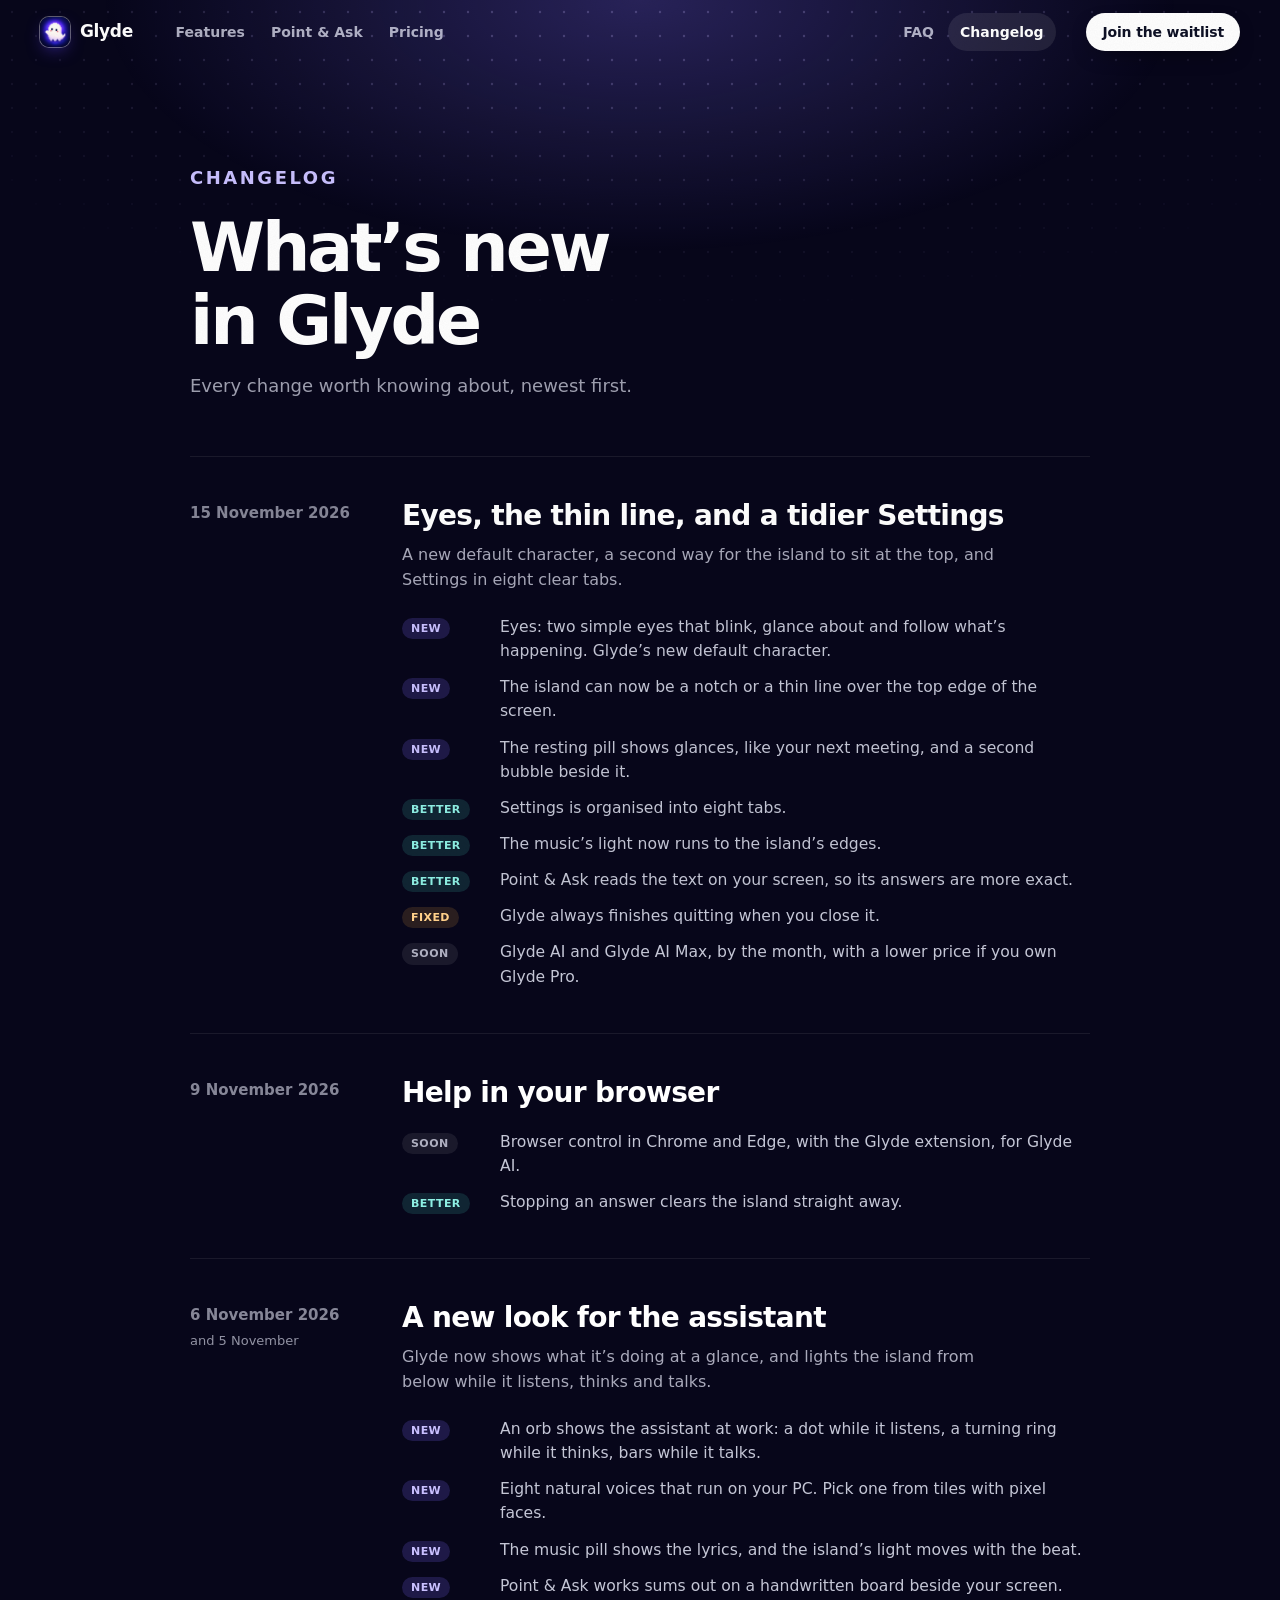
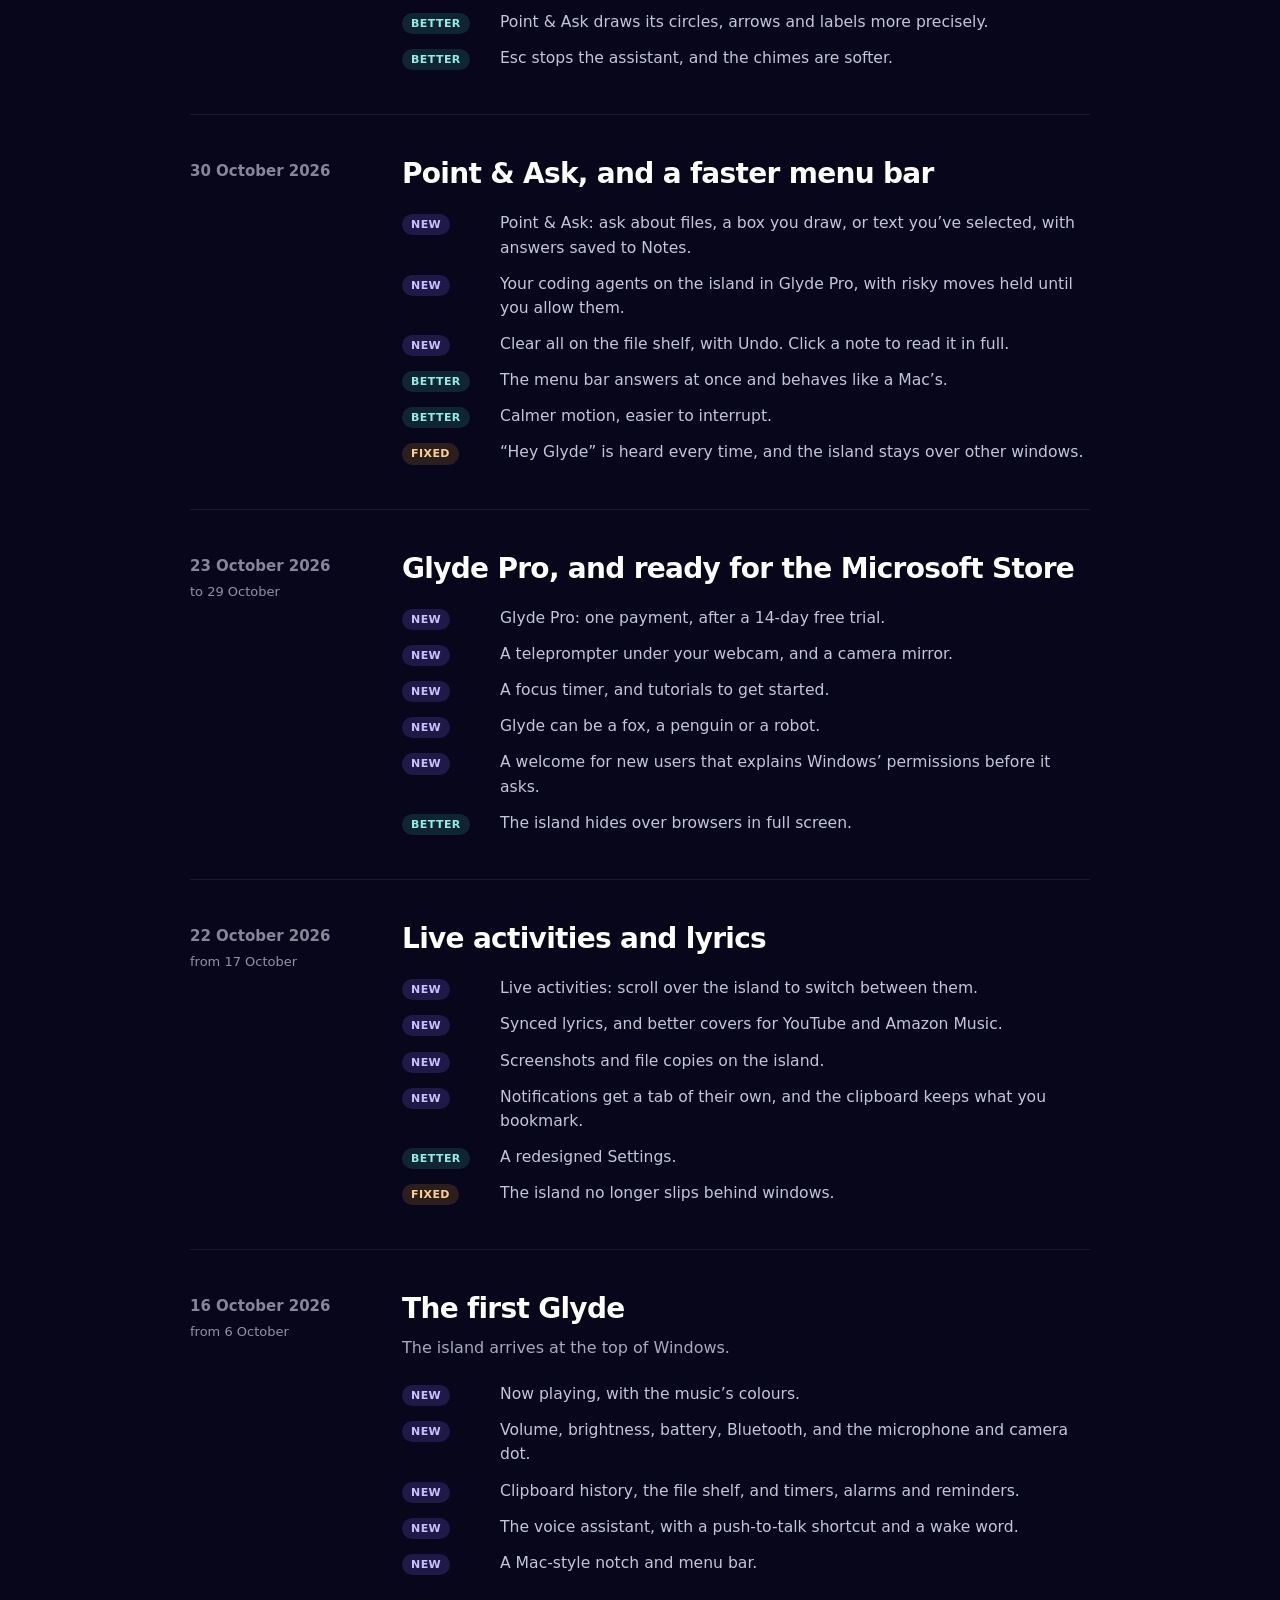
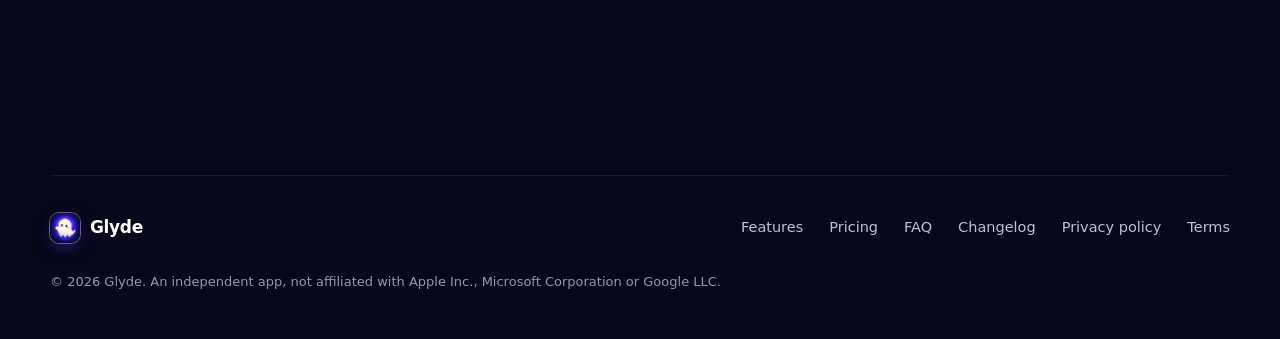
==== commit f6df0dee: "Polish the site and make it scroll smoothly - Sharing and search: a 1200x630 share image, proper tit" ====
--- a/changelog.html
+++ b/changelog.html
@@ -4,12 +4,25 @@
   <meta charset="utf-8">
   <meta name="viewport" content="width=device-width, initial-scale=1">
   <title>Changelog · Glyde</title>
-  <meta name="description" content="What's new in Glyde, the dynamic island for Windows.">
+  <meta name="description" content="What’s new in Glyde, the dynamic island for Windows, newest first.">
+  <link rel="canonical" href="https://suman-rajak.github.io/Glyde-website/changelog.html">
   <meta name="theme-color" content="#07061a">
+  <meta property="og:site_name" content="Glyde">
+  <meta property="og:type" content="website">
+  <meta property="og:url" content="https://suman-rajak.github.io/Glyde-website/changelog.html">
+  <meta property="og:title" content="Changelog · Glyde">
+  <meta property="og:description" content="What’s new in Glyde, the dynamic island for Windows, newest first.">
+  <meta property="og:image" content="https://suman-rajak.github.io/Glyde-website/og-image.jpg">
+  <meta property="og:image:width" content="1200">
+  <meta property="og:image:height" content="630">
+  <meta property="og:image:alt" content="Glyde: the dynamic island for Windows.">
+  <meta name="twitter:card" content="summary_large_image">
+  <meta name="twitter:title" content="Changelog · Glyde">
+  <meta name="twitter:description" content="What’s new in Glyde, the dynamic island for Windows, newest first.">
+  <meta name="twitter:image" content="https://suman-rajak.github.io/Glyde-website/og-image.jpg">
   <link rel="icon" href="favicon.png" type="image/png">
   <link rel="apple-touch-icon" href="apple-touch-icon.png">
-  <link rel="stylesheet" href="styles.css">
-  <link rel="stylesheet" href="polish.css">
+  <link rel="stylesheet" href="site.css">
   <style>
     /* The changelog: dark, like the top of the home page; a column of releases, newest first, each with its date beside it. */
     body { background: #07061a; color: #f2f0ff; }
@@ -17,9 +30,7 @@
       content: ""; position: fixed; inset: 0; z-index: -1; pointer-events: none;
       background: radial-gradient(60% 40% at 50% 0, rgba(124, 108, 255, .28), transparent 70%);
     }
-    .cl-dots { position: absolute; inset: 0 0 auto; height: 520px; z-index: -1; pointer-events: none;
-      background-image: radial-gradient(circle at center, rgba(200, 190, 255, .26) 1.1px, transparent 1.7px); background-size: 24px 24px;
-      -webkit-mask-image: radial-gradient(60% 70% at 50% 0, #000 20%, transparent 75%); mask-image: radial-gradient(60% 70% at 50% 0, #000 20%, transparent 75%); }
+    .cl-dots { position: absolute; inset: 0 0 auto; height: 480px; z-index: -1; pointer-events: none; background: url("data:image/svg+xml,<svg xmlns='http://www.w3.org/2000/svg' width='100%' height='100%'><defs><pattern id='p' width='24' height='24' patternUnits='userSpaceOnUse'><circle cx='12.0' cy='12.0' r='1.2' fill='rgba(200,190,255,.24)'/></pattern><radialGradient id='g' cx='0.5' cy='0' r='0.7'><stop offset='0.2' stop-color='white'/><stop offset='0.95' stop-color='white' stop-opacity='0'/></radialGradient><mask id='m'><rect width='100%' height='100%' fill='url(%23g)'/></mask></defs><rect width='100%' height='100%' fill='url(%23p)' mask='url(%23m)'/></svg>") 0 0 / 100% 100% no-repeat; }
     .topbar .brand { color: #fff; }
     .topbar .tb-links a { color: rgba(238, 240, 255, .72); }
     .topbar .tb-links a:hover, .topbar .tb-links a[aria-current="page"] { background: rgba(255, 255, 255, .09); color: #fff; }
@@ -36,7 +47,7 @@
     .release { display: grid; grid-template-columns: 180px minmax(0, 1fr); gap: 32px; padding: 44px 0; border-top: 1px solid rgba(255, 255, 255, .08); }
     .release:first-of-type { margin-top: 56px; }
     .release time { position: sticky; top: 96px; align-self: start; font-size: .9375rem; font-weight: 600; color: rgba(238, 240, 255, .55); }
-    .release time small { display: block; margin-top: 4px; font-size: .8125rem; font-weight: 500; color: rgba(238, 240, 255, .38); }
+    .release time small { display: block; margin-top: 4px; font-size: .8125rem; font-weight: 500; color: rgba(238, 240, 255, .6); }
     .release h2 { font-size: clamp(1.4rem, 2.4vw, 1.75rem); letter-spacing: -.025em; color: #fff; }
     .release > div > p { margin-top: 10px; color: rgba(238, 240, 255, .7); max-width: 60ch; }
     .release ul { list-style: none; margin: 22px 0 0; padding: 0; display: grid; gap: 12px; }
@@ -57,8 +68,9 @@
     .footer nav a:hover { color: #fff; }
     .footer .brand-name, .topbar .brand-name { color: #fff; }
     @media (max-width: 480px) { .tb-links.always { display: none !important; } .topbar .btn-sm { padding: 0 14px; } }
-    .footer .fine { color: rgba(238, 240, 255, .45); }
+    .footer .fine { color: rgba(238, 240, 255, .62); }
   </style>
+  <script defer src="smooth.js"></script>
 </head>
 <body>
   <a class="skip" href="#main">Skip to content</a>
@@ -207,6 +219,7 @@
         <a href="./#faq">FAQ</a>
         <a href="changelog.html">Changelog</a>
         <a href="privacy.html">Privacy policy</a>
+        <a href="terms.html">Terms</a>
       </nav>
       <p class="fine">© 2026 Glyde. An independent app, not affiliated with Apple Inc., Microsoft Corporation or Google LLC.</p>
     </div>
--- a/site.css
+++ b/site.css
@@ -0,0 +1,2355 @@
+/* ======================================== from styles.css ======================================== */
+/* WinIsland website */
+
+@property --tint { syntax: '<color>'; inherits: true; initial-value: #1c1c1f; }
+@property --accent { syntax: '<color>'; inherits: true; initial-value: #ffffff; }
+@property --g1 { syntax: '<color>'; inherits: true; initial-value: rgba(0, 0, 0, 0); }
+@property --g2 { syntax: '<color>'; inherits: true; initial-value: rgba(0, 0, 0, 0); }
+@property --m1 { syntax: '<color>'; inherits: true; initial-value: #ffb36b; }
+@property --m2 { syntax: '<color>'; inherits: true; initial-value: #ff6f91; }
+@property --m3 { syntax: '<color>'; inherits: true; initial-value: #7a5cff; }
+
+/* The two decorative fonts, served from here (fonts/, with their SIL Open Font License) so the site calls no one
+   else: Instrument Serif's italic for the accents, Allura for the founder's signature. */
+@font-face {
+  font-family: 'Instrument Serif';
+  font-style: italic;
+  font-weight: 400;
+  font-display: swap;
+  src: url('fonts/instrument-serif-italic-latin.woff2') format('woff2');
+  unicode-range: U+0000-00FF, U+0131, U+0152-0153, U+02BB-02BC, U+02C6, U+02DA, U+02DC, U+0304, U+0308, U+0329, U+2000-206F, U+20AC, U+2122, U+2191, U+2193, U+2212, U+2215, U+FEFF, U+FFFD;
+}
+@font-face {
+  font-family: 'Instrument Serif';
+  font-style: italic;
+  font-weight: 400;
+  font-display: swap;
+  src: url('fonts/instrument-serif-italic-latin-ext.woff2') format('woff2');
+  unicode-range: U+0100-02BA, U+02BD-02C5, U+02C7-02CC, U+02CE-02D7, U+02DD-02FF, U+0304, U+0308, U+0329, U+1D00-1DBF, U+1E00-1E9F, U+1EF2-1EFF, U+2020, U+20A0-20AB, U+20AD-20C4, U+2113, U+2C60-2C7F, U+A720-A7FF;
+}
+@font-face {
+  font-family: 'Allura';
+  font-style: normal;
+  font-weight: 400;
+  font-display: swap;
+  src: url('fonts/allura-latin.woff2') format('woff2');
+  unicode-range: U+0000-00FF, U+0131, U+0152-0153, U+02BB-02BC, U+02C6, U+02DA, U+02DC, U+0304, U+0308, U+0329, U+2000-206F, U+20AC, U+2122, U+2191, U+2193, U+2212, U+2215, U+FEFF, U+FFFD;
+}
+@font-face {
+  font-family: 'Allura';
+  font-style: normal;
+  font-weight: 400;
+  font-display: swap;
+  src: url('fonts/allura-latin-ext.woff2') format('woff2');
+  unicode-range: U+0100-02BA, U+02BD-02C5, U+02C7-02CC, U+02CE-02D7, U+02DD-02FF, U+0304, U+0308, U+0329, U+1D00-1DBF, U+1E00-1E9F, U+1EF2-1EFF, U+2020, U+20A0-20AB, U+20AD-20C4, U+2113, U+2C60-2C7F, U+A720-A7FF;
+}
+
+:root {
+  color-scheme: light;
+  --ink: #0d1024;
+  --ink-2: #474d6a;
+  --ink-3: #5a6079; /* (4.5:1 or better on the paper and the peach of the final call) */
+  --paper: #fbf9ff;
+  --gold: #f2b544;
+  --gold-2: #ffd88a;
+  --gold-deep: #946010; /* (for text: 4.9:1 on the paper) */
+  --focus: var(--ink); /* the focus ring: dark on the light page, white wherever it's dark (below) */
+  --night: #080a1c;
+  --line: rgba(13, 16, 36, .08);
+  --shadow-soft: 0 1px 1px rgba(30, 40, 90, .04), 0 12px 32px -10px rgba(40, 50, 120, .16), 0 40px 80px -36px rgba(90, 70, 170, .22);
+  --serif: 'Instrument Serif', 'Iowan Old Style', 'Times New Roman', serif;
+  /* The system's own font: Segoe UI Variable on Windows (as the app), San Francisco on Apple devices. */
+  --sans: 'Segoe UI Variable Text', 'Segoe UI', system-ui, -apple-system, BlinkMacSystemFont, 'Helvetica Neue', Arial, sans-serif;
+  --display: 'Segoe UI Variable Display', 'Segoe UI', system-ui, -apple-system, BlinkMacSystemFont, 'Helvetica Neue', Arial, sans-serif;
+  --ease-out: cubic-bezier(.16, 1, .3, 1);
+  --ease-spring: cubic-bezier(.3, 1.45, .5, 1); /* (the islands' bounce; the page itself settles, below) */
+  --ease-settle: cubic-bezier(.2, .8, .2, 1); /* arrives and settles, no overshoot: for everything nobody flicked */
+  --gutter: clamp(16px, 4vw, 40px);
+}
+
+*, *::before, *::after { box-sizing: border-box; }
+
+html { scroll-behavior: smooth; -webkit-text-size-adjust: 100%; }
+@media (prefers-reduced-motion: reduce) { html { scroll-behavior: auto; } }
+
+body {
+  margin: 0;
+  font-family: var(--sans);
+  font-size: 1rem;
+  line-height: 1.6;
+  color: var(--ink);
+  background: var(--paper);
+  -webkit-font-smoothing: antialiased;
+  text-rendering: optimizeLegibility;
+}
+
+img, svg { display: block; }
+button { font: inherit; color: inherit; }
+a { color: inherit; }
+/* Tracking and leading by size: tight for the big headings, looser as they get smaller. */
+h1, h2, h3 { margin: 0; font-family: var(--display); font-weight: 600; letter-spacing: -.03em; line-height: 1.08; text-wrap: balance; }
+h3 { letter-spacing: -.015em; line-height: 1.2; }
+p { margin: 0; }
+
+h2 { font-size: clamp(2.375rem, 5.6vw, 4.5rem); }
+/* The quieter second phrase of a heading ("Everything happening. One glance."): same type, a softer colour. */
+.soft { color: var(--ink-3); }
+.night .soft, .brain-title .soft { color: rgba(238, 240, 255, .62); }
+.brain-title { letter-spacing: -.025em; line-height: 1.1; }
+.letter-title { line-height: 1.2; }
+h2 em, h1 em, .lede em {
+  font-family: var(--serif);
+  font-style: italic;
+  font-weight: 400;
+  letter-spacing: -.01em;
+}
+
+.sr-only { position: absolute; width: 1px; height: 1px; overflow: hidden; clip: rect(0 0 0 0); white-space: nowrap; }
+.skip { position: fixed; left: 16px; top: -60px; z-index: 100; padding: 10px 16px; border-radius: 12px; background: var(--ink); color: #fff; text-decoration: none; transition: top .2s; }
+.skip:focus { top: 16px; }
+
+:focus-visible { outline: 2px solid var(--focus); outline-offset: 3px; border-radius: 10px; }
+.night, .plan.pro, .plan.ai, .topbar.on-night, .island { --focus: #fff; }
+
+main, .footer { position: relative; z-index: 1; }
+
+/* ---------- Reveal on scroll ---------- */
+/* A short fade and rise, transform and opacity only (no blur), so a jump to a section doesn't land on blank space. */
+
+.js .reveal {
+  opacity: 0;
+  transform: translateY(12px);
+  transition: opacity .5s var(--ease-out), transform .6s var(--ease-out);
+  transition-delay: min(var(--d, 0s), .2s);
+}
+.js .reveal.in { opacity: 1; transform: none; }
+@media (prefers-reduced-motion: reduce) {
+  .js .reveal { opacity: 1; transform: none; transition: none; }
+}
+
+/* ---------- Pausing animations ---------- */
+/* "Pause animations" stops every loop on the page; the night sky rests while it's off screen. */
+
+html.still *, html.still *::before, html.still *::after { animation-play-state: paused !important; }
+.night.away .stars i, .night.away .aurora i { animation-play-state: paused; }
+.motion-row { margin-top: 18px; text-align: center; }
+.motion-toggle {
+  min-height: 44px;
+  padding: 0 16px;
+  border: 0;
+  border-radius: 999px;
+  background: rgba(13, 16, 36, .06);
+  color: var(--ink-2);
+  font-size: .875rem;
+  font-weight: 500;
+  cursor: pointer;
+  transition: background .2s, color .2s;
+}
+.motion-toggle:hover { background: rgba(13, 16, 36, .1); color: var(--ink); }
+.motion-toggle:active { transform: scale(.97); }
+.footer .motion-toggle { min-height: 44px; padding: 0 12px; background: transparent; font-size: .90625rem; }
+.footer .motion-toggle:hover { background: rgba(13, 16, 36, .06); }
+
+/* ---------- Before launch / after ---------- */
+
+html:not(.launched) .launch-only { display: none !important; }
+
+/* ---------- Buttons ---------- */
+
+.btn {
+  position: relative;
+  display: inline-flex;
+  align-items: center;
+  justify-content: center;
+  gap: 8px;
+  height: 48px;
+  padding: 0 24px;
+  border: 0;
+  border-radius: 999px;
+  font: 600 0.9375rem/1 var(--sans);
+  letter-spacing: -.01em;
+  text-decoration: none;
+  white-space: nowrap;
+  cursor: pointer;
+  transition: transform .45s var(--ease-settle), box-shadow .45s var(--ease-out), background .3s;
+}
+.btn:hover { transform: translateY(-2px); }
+.btn:active { transform: translateY(0) scale(.97); transition-duration: .1s; }
+.btn-sm { height: 38px; padding: 0 16px; font-size: 0.875rem; }
+
+.btn-dark {
+  background: var(--ink);
+  color: #fff;
+  box-shadow: inset 0 1px 0 rgba(255, 255, 255, .16), 0 8px 22px -10px rgba(13, 16, 36, .7);
+}
+
+.btn-glow {
+  overflow: hidden;
+  color: #fff;
+  background: linear-gradient(180deg, #23274a, #0c0e1f);
+  box-shadow:
+    inset 0 1px 0 rgba(255, 255, 255, .2),
+    inset 0 0 0 1px rgba(255, 255, 255, .06),
+    0 12px 30px -12px rgba(13, 16, 36, .8),
+    0 0 36px -8px rgba(242, 181, 68, .65);
+}
+.btn-glow:hover {
+  box-shadow:
+    inset 0 1px 0 rgba(255, 255, 255, .2),
+    inset 0 0 0 1px rgba(255, 255, 255, .08),
+    0 16px 34px -12px rgba(13, 16, 36, .8),
+    0 0 48px -4px rgba(242, 181, 68, .85);
+}
+.btn-glow::after {
+  content: '';
+  position: absolute;
+  inset: -2px;
+  background: linear-gradient(105deg, transparent 35%, rgba(255, 236, 190, .45) 50%, transparent 65%);
+  transform: translateX(-120%);
+}
+/* The light runs across once as you point at it, not over and over. */
+.btn-glow:hover::after { animation: sheen .9s var(--ease-out); }
+.btn-glow > span { position: relative; z-index: 1; }
+@keyframes sheen { from { transform: translateX(-120%); } to { transform: translateX(120%); } }
+
+.btn-ghost {
+  background: rgba(255, 255, 255, .7);
+  color: var(--ink);
+  box-shadow: inset 0 0 0 1px var(--line), 0 6px 18px -10px rgba(40, 50, 120, .3);
+}
+.btn-ghost:hover { background: #fff; }
+
+/* ---------- Top bar & navigation island ---------- */
+
+.topbar {
+  position: fixed;
+  inset: 0 0 auto;
+  z-index: 50;
+  height: 64px;
+  display: flex;
+  align-items: center;
+  justify-content: space-between;
+  padding: 0 var(--gutter);
+  pointer-events: none;
+}
+.topbar > * { pointer-events: auto; }
+.topbar::before { content: ''; position: absolute; inset: 0; z-index: -1;
+  background: linear-gradient(180deg, rgba(247, 246, 252, .94) 0%, rgba(247, 246, 252, .8) 50%, rgba(247, 246, 252, 0) 100%);
+  opacity: 0; transition: opacity .4s; }
+.topbar.scrolled::before { opacity: 1; }
+.topbar.on-night .brand { color: #fff; }
+.topbar.on-night .btn-dark { background: #fff; color: var(--ink); box-shadow: 0 8px 22px -10px rgba(0, 0, 0, .6); }
+.topbar.on-night::before { background: linear-gradient(180deg, rgba(8, 10, 28, .92) 0%, rgba(8, 10, 28, .78) 50%, rgba(8, 10, 28, 0) 100%); }
+
+.brand {
+  display: inline-flex;
+  align-items: center;
+  gap: 10px;
+  text-decoration: none;
+  font-weight: 650;
+  font-size: 1.0625rem;
+  letter-spacing: -.02em;
+  transition: color .4s;
+}
+.brand-mark {
+  width: 30px;
+  height: 30px;
+  flex: none;
+  border-radius: 9px;
+  background: url("logo.png") center / cover no-repeat;
+  box-shadow: 0 0 0 1px rgba(255, 255, 255, .35), 0 6px 18px -6px rgba(90, 60, 255, .7);
+}
+
+.nav-island {
+  position: fixed;
+  left: 50%;
+  top: 0; /* (a notch, hanging from the top of the window) */
+  translate: -50% 0;
+  z-index: 60;
+  pointer-events: none;
+}
+.nav-island .island { box-shadow: 0 0 0 .5px rgba(0, 0, 0, .5), 0 10px 30px -8px rgba(10, 10, 40, .45), 0 0 36px -6px rgba(242, 181, 68, .45); }
+.btn-sm .short { display: none; }
+
+/* ---------- The island ---------- */
+
+.island-stage {
+  --s: 1;
+  --h: 120;
+  position: relative;
+  width: calc(480px * var(--s));
+  max-width: 100%;
+  height: calc(var(--h) * 1px * var(--s));
+  margin-inline: auto;
+  pointer-events: none;
+}
+.island-scaler {
+  position: absolute;
+  left: 50%;
+  top: 0;
+  width: 480px;
+  height: calc(var(--h) * 1px);
+  transform: translateX(-50%) scale(var(--s));
+  transform-origin: 50% 0;
+}
+.island {
+  --glow: 0;
+  position: absolute;
+  left: 50%;
+  top: 0;
+  width: 124px;
+  height: 32px;
+  border-radius: 16px;
+  transform: translateX(-50%);
+  overflow: hidden;
+  isolation: isolate;
+  pointer-events: auto;
+  color: #fff;
+  font-family: 'Segoe UI Variable Text', 'Segoe UI', var(--sans);
+  font-size: 13px;
+  line-height: 1.25;
+  letter-spacing: 0;
+  text-align: left;
+  cursor: default;
+  box-shadow: 0 0 0 .5px rgba(0, 0, 0, .55), 0 14px 34px -10px rgba(10, 10, 40, .55);
+  transition: --tint .5s, --accent .5s, --g1 .5s, --g2 .5s, opacity .35s, filter .35s;
+  -webkit-tap-highlight-color: transparent;
+}
+.halo-glow .island {
+  box-shadow: 0 0 0 .5px rgba(0, 0, 0, .55), 0 16px 40px -12px rgba(10, 10, 40, .6), 0 0 60px -8px rgba(255, 214, 140, .6);
+}
+.island-glass { position: absolute; inset: 0; background: var(--tint); opacity: .93; }
+.island-glow {
+  position: absolute;
+  inset: 0;
+  background:
+    radial-gradient(85% 130% at 0% 0%, var(--g1), transparent 70%),
+    radial-gradient(85% 130% at 100% 100%, var(--g2), transparent 70%);
+  opacity: var(--glow);
+  transition: opacity .4s;
+}
+.island-sheen {
+  position: absolute;
+  inset: 0;
+  z-index: 3;
+  border-radius: inherit;
+  pointer-events: none;
+  background: linear-gradient(180deg, rgba(255, 255, 255, .14), rgba(255, 255, 255, 0) 36%);
+  box-shadow: inset 0 1px 0 rgba(255, 255, 255, .3), inset 0 0 0 1px rgba(255, 255, 255, .09);
+}
+.island-views { position: absolute; inset: 0; z-index: 2; }
+
+.island-bubble {
+  position: absolute;
+  top: 0;
+  left: 50%;
+  height: 32px;
+  padding: 0 12px;
+  display: flex;
+  align-items: center;
+  gap: 6px;
+  border-radius: 16px;
+  background: #1c1c1f;
+  box-shadow: inset 0 0 0 1px rgba(255, 255, 255, .2), 0 10px 24px -8px rgba(10, 10, 40, .5);
+  transform: translateX(var(--bx, 70px)) scale(.2);
+  transform-origin: 0 50%;
+  opacity: 0;
+  transition: transform .5s var(--ease-spring), opacity .25s;
+}
+.island-bubble.on { transform: translateX(var(--bx, 70px)) scale(1); opacity: 1; }
+.island-bubble .dot { width: 8px; height: 8px; border-radius: 50%; display: none; }
+.island-bubble.has-mic .mic { display: block; background: #ff9f0a; box-shadow: 0 0 8px #ff9f0a; }
+.island-bubble.has-cam .cam { display: block; background: #30d158; box-shadow: 0 0 8px #30d158; }
+
+/* The notch, the app's look by default, where the island hangs from an edge: black, square on top, round below,
+   with little shoulders curving out into the edge either side. */
+.island-shoulders { display: none; }
+.notch .island { --tint: #000; box-shadow: 0 16px 36px -14px rgba(10, 10, 40, .6); }
+.notch .island-glass { opacity: 1; }
+.notch .island-sheen { background: none; box-shadow: inset 0 -1px 0 rgba(255, 255, 255, .07); }
+.notch .island-shoulders {
+  display: block;
+  position: absolute;
+  top: 0;
+  left: 50%;
+  width: calc(var(--iw, 190px) + 20px);
+  height: 10px;
+  translate: -50% 0;
+  pointer-events: none;
+}
+.notch .island-shoulders::before,
+.notch .island-shoulders::after { content: ''; position: absolute; top: 0; width: 10px; height: 10px; }
+.notch .island-shoulders::before { left: 0; background: radial-gradient(circle at 0 100%, transparent 9.5px, #000 10px); }
+.notch .island-shoulders::after { right: 0; background: radial-gradient(circle at 100% 100%, transparent 9.5px, #000 10px); }
+
+/* A view: sized to its final shape, centred, revealed as the pill grows. */
+.iv {
+  position: absolute;
+  top: 0;
+  left: 50%;
+  opacity: 0;
+  transform: translateX(-50%) scale(.94);
+  transition: opacity .24s .07s, transform .45s var(--ease-spring) .03s;
+}
+.iv.iv-in { opacity: 1; transform: translateX(-50%) scale(1); filter: none; }
+.iv.iv-out { opacity: 0; transform: translateX(-50%) scale(.97); transition: opacity .12s, transform .2s; pointer-events: none; }
+.iv svg { width: 100%; height: 100%; }
+.iv .ic { display: grid; place-items: center; width: 16px; height: 16px; flex: none; }
+
+.ib {
+  display: grid;
+  place-items: center;
+  width: 36px;
+  height: 36px;
+  padding: 9px;
+  border: 0;
+  border-radius: 50%;
+  background: transparent;
+  color: #fff;
+  cursor: pointer;
+  transition: background .2s, transform .25s var(--ease-spring);
+}
+.ib:hover { background: rgba(255, 255, 255, .1); }
+.ib:active { transform: scale(.86); }
+.ib.big { width: 44px; height: 44px; padding: 10px; }
+
+/* Tabs across the top of the expanded island */
+.tabs { position: absolute; top: 6px; left: 50%; translate: -50% 0; display: flex; align-items: center; gap: 4px; }
+/* (as the app's: the tab you're on a soft pill with its name beside its icon, the others just icons, then Ask) */
+.tab {
+  display: flex;
+  align-items: center;
+  justify-content: center;
+  gap: 6px;
+  min-width: 34px;
+  height: 26px;
+  padding: 0 10px;
+  border: 0;
+  border-radius: 13px;
+  background: transparent;
+  color: rgba(255, 255, 255, .55);
+  font: 600 12px/1 'Segoe UI Variable Text', 'Segoe UI', var(--sans);
+  white-space: nowrap;
+  cursor: pointer;
+  transition: background .2s, color .2s;
+}
+.iv .tab svg { width: 14px; height: 14px; flex: none; }
+.tab:hover { color: #fff; background: rgba(255, 255, 255, .07); }
+.tab.on { color: #fff; background: rgba(255, 255, 255, .14); padding: 0 12px 0 10px; }
+.tab-sep { width: 1px; height: 14px; margin: 0 3px; background: rgba(255, 255, 255, .2); }
+.tab-ask {
+  display: flex;
+  align-items: center;
+  gap: 5px;
+  height: 26px;
+  padding: 0 11px 0 9px;
+  border: 1px solid rgba(160, 145, 255, .5);
+  border-radius: 13px;
+  background: rgba(123, 108, 255, .08);
+  color: #d6ceff;
+  font: 600 12px/1 'Segoe UI Variable Text', 'Segoe UI', var(--sans);
+  cursor: pointer;
+  transition: background .2s;
+}
+.tab-ask:hover { background: rgba(123, 108, 255, .2); }
+.iv .tab-ask svg { width: 13px; height: 13px; flex: none; }
+
+/* Level bars (music) */
+.bars { display: flex; align-items: center; gap: 2px; height: 14px; }
+.bars i { width: 3px; height: 14px; border-radius: 1.5px; background: var(--accent); transform: scaleY(.35); animation: eq .9s ease-in-out infinite; transition: background .5s; }
+.bars i:nth-child(2) { animation-duration: .7s; animation-delay: -.2s; }
+.bars i:nth-child(3) { animation-duration: 1.05s; animation-delay: -.5s; }
+.bars i:nth-child(4) { animation-duration: .8s; animation-delay: -.35s; }
+@keyframes eq { 0%, 100% { transform: scaleY(.3); } 50% { transform: scaleY(1); } }
+.paused .bars i { animation: none; transform: scaleY(.22); transition: transform .3s; }
+
+/* Artwork, painted in CSS */
+.art {
+  position: relative;
+  overflow: hidden;
+  flex: none;
+  background: linear-gradient(140deg, var(--c1), var(--c2) 55%, var(--c3));
+  animation: art-in .5s var(--ease-out);
+}
+@keyframes art-in { from { opacity: 0; transform: scale(.85); } }
+.art::before, .art::after { content: ''; position: absolute; }
+.art.sm { width: 24px; height: 24px; border-radius: 7px; }
+.art.lg { width: 64px; height: 64px; border-radius: 14px; box-shadow: 0 6px 16px -6px rgba(0, 0, 0, .5); }
+.art.xl { width: 100%; aspect-ratio: 1; border-radius: 18px; }
+
+.art-sun { background: linear-gradient(180deg, var(--c3), var(--c2) 55%, var(--c1)); }
+.art-sun::before { left: 50%; top: 56%; width: 56%; aspect-ratio: 1; translate: -50% -50%; border-radius: 50%; background: linear-gradient(180deg, #fff3cf, var(--c1)); }
+.art-sun::after { left: 0; right: 0; bottom: 0; height: 44%; background: repeating-linear-gradient(180deg, var(--c3) 0 7%, transparent 7% 16%); opacity: .85; }
+
+.art-waves { background: radial-gradient(120% 90% at 50% 120%, var(--c1), var(--c2) 55%, var(--c3)); }
+.art-waves::before { inset: 0; background: repeating-radial-gradient(circle at 50% 115%, rgba(255, 255, 255, .45) 0 2%, transparent 2% 9%); }
+.art-waves::after { left: 18%; top: 16%; width: 22%; aspect-ratio: 1; border-radius: 50%; background: #fff; box-shadow: 0 0 12px #fff; opacity: .9; }
+
+.art-bloom { background: radial-gradient(circle at 50% 50%, var(--c1), var(--c3) 75%); }
+.art-bloom::before { inset: 14%; border-radius: 50%; background: conic-gradient(from 20deg, var(--c1), var(--c2), var(--c3), #fff4d0, var(--c1)); filter: blur(1px); -webkit-mask: radial-gradient(circle, transparent 18%, #000 20%); mask: radial-gradient(circle, transparent 18%, #000 20%); }
+.art-bloom::after { inset: 40%; border-radius: 50%; background: #fff6dc; }
+
+.art-orb { background: linear-gradient(160deg, var(--c3), #0b1a3a); }
+.art-orb::before { inset: 16%; border-radius: 50%; background: radial-gradient(circle at 32% 28%, #fff 0, var(--c1) 22%, var(--c2) 55%, var(--c3) 100%); box-shadow: 0 0 18px var(--c2); }
+.art-orb::after { left: 30%; top: 24%; width: 18%; height: 10%; border-radius: 50%; background: rgba(255, 255, 255, .8); filter: blur(1px); }
+
+.art-grid { background: linear-gradient(180deg, var(--c3) 0%, var(--c2) 48%, #1a0f3d 50%, #120a2e); }
+.art-grid::before { left: 50%; top: 18%; width: 46%; aspect-ratio: 1; translate: -50% 0; border-radius: 50%; background: linear-gradient(180deg, #ffe7a8, var(--c1)); }
+.art-grid::after { left: -20%; right: -20%; bottom: 0; height: 50%; background: repeating-linear-gradient(90deg, rgba(255, 122, 220, .7) 0 1px, transparent 1px 12%), repeating-linear-gradient(180deg, rgba(255, 122, 220, .7) 0 1px, transparent 1px 22%); transform: perspective(60px) rotateX(40deg); transform-origin: top; }
+
+/* Media: compact */
+
+/* Media: expanded */
+
+.me-top { display: grid; grid-template-columns: 64px 1fr auto; column-gap: 14px; align-items: center; }
+.me-top .art-slot { width: 64px; height: 64px; }
+.me-top .bars { align-self: start; margin-top: 8px; height: 18px; gap: 2.5px; }
+.me-top .bars i { width: 3.5px; height: 18px; }
+.me-meta { display: flex; flex-direction: column; min-width: 0; gap: 1px; }
+.me-title { font-size: 16px; font-weight: 600; white-space: nowrap; overflow: hidden; text-overflow: ellipsis; }
+.me-artist { font-size: 13px; color: rgba(255, 255, 255, .7); white-space: nowrap; overflow: hidden; text-overflow: ellipsis; }
+.me-src { font-size: 11px; color: rgba(255, 255, 255, .55); }
+.me-progress { display: grid; grid-template-columns: auto 1fr auto; column-gap: 10px; align-items: center; font-size: 11px; color: rgba(255, 255, 255, .6); font-variant-numeric: tabular-nums; }
+.me-track { height: 4px; border-radius: 2px; background: rgba(255, 255, 255, .2); overflow: hidden; }
+.me-fill { display: block; height: 100%; width: 100%; border-radius: 2px; background: var(--accent); transform: scaleX(0); transform-origin: 0 50%; transition: transform .25s linear, background .5s; }
+.me-controls { display: flex; align-items: center; justify-content: center; gap: 28px; }
+
+/* Clock */
+.v-clock { display: grid; place-items: center; }
+.v-clock.with-tabs { padding-top: 34px; }
+.clock-body { display: flex; flex-direction: column; align-items: center; }
+.clock-time { font-size: 34px; font-weight: 600; line-height: 1.1; font-variant-numeric: tabular-nums; }
+.clock-date { font-size: 13px; color: rgba(255, 255, 255, .6); }
+.clock-wx { display: flex; align-items: center; gap: 5px; margin-top: 8px; padding: 3px 11px 4px 9px; border-radius: 12px; background: rgba(255, 255, 255, .1); font-size: 12px; }
+.iv .clock-wx svg { width: 12px; height: 12px; color: #ffd27a; }
+.clock-wx span { color: rgba(255, 255, 255, .6); }
+
+/* At rest: Glyde, then the weather and the time */
+.v-idle { display: flex; align-items: center; justify-content: space-between; padding: 0 15px 0 12px; }
+
+.idle-time { font-size: 13.5px; font-weight: 600; color: rgba(255, 255, 255, .95); font-variant-numeric: tabular-nums; white-space: nowrap; }
+.idle-time small { margin-left: 1px; font-size: 10px; color: rgba(255, 255, 255, .6); }
+
+/* The lyrics button, at the controls' right end */
+.me-controls { position: relative; }
+.ib.lyr { position: absolute; right: -8px; width: 32px; height: 32px; padding: 8px; color: rgba(255, 255, 255, .72); }
+
+/* The Focus tab */
+.v-focus { padding: 44px 24px 12px; }
+.fc-body { display: grid; grid-template-columns: auto 1fr; column-gap: 22px; align-items: center; }
+.fc-dial { position: relative; display: grid; place-items: center; width: 98px; height: 98px; }
+.iv .fc-dial svg { position: absolute; inset: 0; fill: none; stroke: rgba(255, 255, 255, .16); stroke-width: 5; }
+.fc-dial b { font-size: 24px; font-weight: 600; font-variant-numeric: tabular-nums; }
+.fc-phase { display: block; font-size: 17px; font-weight: 600; color: #ff6b5a; }
+.fc-lengths { display: flex; align-items: center; gap: 5px; margin: 7px 0 11px; }
+.fc-lengths span { display: grid; place-items: center; min-width: 30px; height: 24px; padding: 0 7px; border-radius: 12px; background: rgba(255, 255, 255, .1); font-size: 12px; font-weight: 600; }
+.fc-lengths span.on { background: rgba(255, 107, 90, .26); color: #ff8b7d; }
+.fc-lengths small { margin-left: 3px; font-size: 12px; color: rgba(255, 255, 255, .55); }
+.fc-start { display: flex; align-items: center; gap: 10px; }
+.fc-btn { display: flex; align-items: center; gap: 6px; height: 28px; padding: 0 14px 0 12px; border-radius: 14px; background: #ff6b5a; color: #fff; font-size: 12px; font-weight: 600; }
+.iv .fc-btn svg { width: 10px; height: 10px; }
+.fc-start small { font-size: 12px; color: rgba(255, 255, 255, .5); }
+
+/* The Prompter tab: the camera's mirror, and the script */
+.v-prompter { padding: 42px 14px 12px; }
+.pr-body { display: grid; grid-template-columns: 128px 1fr; column-gap: 12px; }
+.pr-mirror { display: flex; flex-direction: column; align-items: center; justify-content: center; gap: 6px; height: 104px; border-radius: 14px; background: rgba(255, 255, 255, .08); color: rgba(255, 255, 255, .62); font-size: 11px; }
+.iv .pr-mirror svg { width: 20px; height: 20px; }
+.pr-side { display: flex; flex-direction: column; gap: 8px; min-width: 0; }
+.pr-script { margin: 0; height: 66px; padding: 7px 10px; border-radius: 12px; background: rgba(255, 255, 255, .08); font-size: 12px; line-height: 1.45; color: rgba(255, 255, 255, .9); overflow: hidden; }
+.pr-row { display: flex; align-items: center; gap: 10px; font-size: 12px; }
+.pr-btn { display: flex; align-items: center; gap: 5px; height: 28px; padding: 0 12px 0 10px; border-radius: 14px; background: rgba(255, 255, 255, .14); }
+.iv .pr-btn svg { width: 11px; height: 11px; }
+.pr-btn.start { margin-left: auto; background: #7b6cff; font-weight: 600; }
+.pr-speed { display: flex; align-items: center; gap: 10px; color: rgba(255, 255, 255, .7); }
+.pr-speed b { font-weight: 500; }
+
+/* Level (volume / brightness) */
+.v-level { display: grid; grid-template-columns: auto 1fr 26px; column-gap: 12px; align-items: center; padding: 0 14px; }
+.v-level .ic { width: 16px; height: 16px; }
+.lv-track { height: 6px; border-radius: 3px; background: rgba(255, 255, 255, .2); overflow: hidden; }
+.lv-fill { display: block; height: 100%; width: 0; border-radius: 3px; background: var(--accent); transition: width .35s var(--ease-out), background .5s; }
+.lv-val { font-size: 12px; color: rgba(255, 255, 255, .8); text-align: right; font-variant-numeric: tabular-nums; }
+
+/* Battery */
+.v-bat { display: grid; grid-template-columns: auto 1fr auto auto; column-gap: 8px; align-items: center; padding: 0 14px; }
+.bat-label, .bt-name, .pv-app { font-size: 13px; font-weight: 600; white-space: nowrap; overflow: hidden; text-overflow: ellipsis; }
+.bat-pct { font-size: 13px; font-weight: 600; font-variant-numeric: tabular-nums; }
+.iv svg.bat { width: 26px; height: 13px; }
+
+/* Bluetooth */
+.v-bt { display: grid; grid-template-columns: auto 1fr auto auto; column-gap: 9px; align-items: center; padding: 0 14px; }
+.bt-status { font-size: 12px; color: rgba(255, 255, 255, .75); font-variant-numeric: tabular-nums; }
+.v-bt.off .ic, .v-bt.off .bt-status { color: rgba(255, 255, 255, .45); }
+
+/* Microphone / camera */
+.v-priv { display: grid; grid-template-columns: auto 1fr auto; column-gap: 9px; align-items: center; padding: 0 16px 0 14px; }
+.v-priv .ic, .v-priv .pv-what { color: #ff9f0a; }
+.v-priv.cam .ic, .v-priv.cam .pv-what { color: #30d158; }
+.pv-what { font-size: 12px; font-weight: 600; }
+
+/* Notification */
+.v-notif { display: grid; grid-template-columns: 34px 1fr; column-gap: 10px; align-items: center; padding: 0 18px 0 11px; }
+.nt-icon {
+  display: grid;
+  place-items: center;
+  width: 34px;
+  height: 34px;
+  border-radius: 9px;
+  background: linear-gradient(140deg, var(--a), var(--b));
+  font-weight: 700;
+  font-size: 15px;
+  box-shadow: inset 0 1px 0 rgba(255, 255, 255, .35);
+}
+.nt-text { min-width: 0; display: flex; flex-direction: column; gap: 1px; }
+.nt-head { display: flex; justify-content: space-between; gap: 8px; align-items: baseline; }
+.nt-head b { font-size: 13px; font-weight: 600; white-space: nowrap; overflow: hidden; text-overflow: ellipsis; }
+.nt-head span { font-size: 11px; color: rgba(255, 255, 255, .5); white-space: nowrap; }
+.nt-body { font-size: 12px; color: rgba(255, 255, 255, .72); white-space: nowrap; overflow: hidden; text-overflow: ellipsis; }
+
+.v-notif-x { display: flex; flex-direction: column; gap: 10px; padding: 18px 20px 16px; }
+.nx-head { display: flex; align-items: center; gap: 12px; }
+.nx-head .nt-icon { width: 40px; height: 40px; border-radius: 11px; font-size: 17px; }
+.nx-head b { display: block; font-size: 15px; font-weight: 600; }
+.nx-head span { font-size: 12px; color: rgba(255, 255, 255, .5); }
+.nx-body { font-size: 13.5px; line-height: 1.45; color: rgba(255, 255, 255, .82); flex: 1; }
+.nx-actions { display: flex; gap: 8px; }
+.nx-btn { flex: 1; height: 32px; border: 0; border-radius: 16px; background: rgba(255, 255, 255, .1); color: #fff; font: 600 13px var(--sans); cursor: pointer; transition: background .2s, transform .2s var(--ease-spring); }
+.nx-btn:hover { background: rgba(255, 255, 255, .18); }
+.nx-btn:active { transform: scale(.96); }
+.nx-btn.primary { background: rgba(255, 255, 255, .2); }
+
+/* Siro */
+.v-siro { display: grid; grid-template-columns: auto 1fr auto; column-gap: 11px; align-items: center; padding: 0 12px 0 12px; }
+
+/* Glyde: the app's pixel ghost, blinking now and then; a ? by its head while it thinks, sound lines as it speaks */
+.face { position: relative; display: block; width: 22px; height: 21px; flex: none; }
+.face img { position: absolute; left: 0; top: 0; width: 100%; height: 100%; }
+
+@media (prefers-reduced-motion: reduce) { .face img { animation: none !important; } }
+
+/* Listening (and thinking): the app's waves of light across the top, the words as they're said under them, Glyde at
+   the left of the waves (see mountWaves in island.js) */
+
+.v-siro.listening.words { align-items: start; padding-top: 4px; }
+.v-siro.listening.words .face { margin-top: 8px; }
+
+.waves { display: block; align-self: center; width: 172px; height: 36px; flex: none; }
+
+/* The island's edge, in the app's colours: cool while Glyde listens (sky, aqua, periwinkle), violet and rose pulsing
+   while it thinks, gold and coral while it speaks */
+
+/* ■ at the answer's right end: stop it talking */
+
+/* (× while it listens or thinks: close it) */
+
+.v-siro.answer .face { align-self: center; }
+
+/* Clipboard */
+.v-clip { padding: 40px 10px 6px; }
+.clip-list { display: flex; flex-direction: column; }
+.clip-search { display: flex; align-items: center; gap: 8px; height: 30px; margin: 0 4px 6px; padding: 0 12px; border-radius: 15px; background: rgba(255, 255, 255, .08); color: rgba(255, 255, 255, .5); font-size: 12.5px; }
+.iv .clip-search svg { width: 13px; height: 13px; }
+.clip-acts { display: flex; align-items: center; gap: 14px; color: rgba(255, 255, 255, .45); }
+.iv .clip-acts svg { width: 13px; height: 13px; }
+.clip-row {
+  display: grid;
+  grid-template-columns: 28px 1fr auto auto;
+  column-gap: 10px;
+  align-items: center;
+  height: 36px;
+  padding: 0 10px;
+  border: 0;
+  border-radius: 12px;
+  background: transparent;
+  color: #fff;
+  text-align: left;
+  cursor: pointer;
+  transition: background .2s;
+}
+.clip-row:hover { background: rgba(255, 255, 255, .08); }
+.clip-row.copied { background: rgba(48, 209, 88, .22); }
+.clip-ic { display: grid; place-items: center; width: 28px; height: 28px; padding: 6px; border-radius: 8px; background: rgba(255, 255, 255, .1); color: rgba(255, 255, 255, .8); }
+.clip-thumb { width: 28px; height: 28px; border-radius: 8px; background: linear-gradient(160deg, #8fb3ff, #f7b9d6 60%, #ffdcae); box-shadow: inset 0 0 0 1px rgba(255, 255, 255, .25); }
+.clip-text { font-size: 13px; white-space: nowrap; overflow: hidden; text-overflow: ellipsis; }
+.clip-when { font-size: 11px; color: rgba(255, 255, 255, .55); }
+
+/* File shelf */
+.v-shelf { padding: 42px 14px 10px; }
+.shelf-grid { display: grid; grid-template-columns: repeat(4, 1fr); gap: 8px; }
+.shelf-tile { height: 76px; display: flex; flex-direction: column; align-items: center; justify-content: center; gap: 7px; padding: 0 6px; border-radius: 14px; background: rgba(255, 255, 255, .07); animation: tile-in .5s var(--ease-spring) both; }
+.shelf-tile:nth-child(2) { animation-delay: .04s; } .shelf-tile:nth-child(3) { animation-delay: .08s; } .shelf-tile:nth-child(4) { animation-delay: .12s; }
+@keyframes tile-in { from { opacity: 0; transform: scale(.6) translateY(-10px); } }
+.shelf-ic { width: 26px; height: 26px; color: #9ec5ff; }
+.k-image .shelf-ic { color: #ffb4d0; }
+.k-folder .shelf-ic { color: #ffd479; }
+.shelf-name { font-size: 11px; max-width: 100%; white-space: nowrap; overflow: hidden; text-overflow: ellipsis; color: rgba(255, 255, 255, .8); }
+.shelf-empty { grid-column: 1 / -1; height: 160px; display: flex; flex-direction: column; align-items: center; justify-content: center; gap: 10px; border: 1.5px dashed rgba(255, 255, 255, .22); border-radius: 18px; color: rgba(255, 255, 255, .55); font-size: 13px; }
+.shelf-empty svg { width: 28px; height: 28px; }
+
+/* Shelf: drop target while dragging */
+
+/* Navigation island views */
+.v-navc { display: flex; align-items: center; gap: 9px; padding: 0 12px 0 8px; }
+.v-navc .ring { width: 20px; height: 20px; flex: none; transform: rotate(-90deg); }
+.ring-bg { fill: none; stroke: rgba(255, 255, 255, .18); stroke-width: 2.4; }
+.ring-fg { fill: none; stroke: var(--gold-2); stroke-width: 2.4; stroke-linecap: round; stroke-dasharray: 100; stroke-dashoffset: 100; transition: stroke-dashoffset .2s linear; }
+.v-navc b { flex: 1; font-size: 13px; font-weight: 600; white-space: nowrap; }
+.v-navc .ic { width: 14px; height: 14px; color: rgba(255, 255, 255, .55); }
+
+.v-menu { display: grid; grid-template-columns: 1fr 1fr; gap: 2px 6px; padding: 14px; align-content: start; }
+.v-menu a {
+  display: grid;
+  grid-template-columns: 30px 1fr;
+  column-gap: 10px;
+  align-items: center;
+  height: 42px;
+  padding: 0 8px;
+  border-radius: 14px;
+  text-decoration: none;
+  transition: background .2s;
+}
+.v-menu a:hover, .v-menu a.here { background: rgba(255, 255, 255, .09); }
+.v-menu .m-ic { display: grid; place-items: center; width: 30px; height: 30px; padding: 7px; border-radius: 10px; background: rgba(255, 255, 255, .1); color: rgba(255, 255, 255, .9); }
+.v-menu b { display: block; font-size: 13px; font-weight: 600; line-height: 1.2; }
+.v-menu small { display: block; font-size: 11px; color: rgba(255, 255, 255, .5); line-height: 1.2; }
+.v-menu a.cta .m-ic { background: linear-gradient(140deg, var(--gold-2), var(--gold)); color: #2b1d02; }
+
+/* ---------- Hero ---------- */
+
+.hero {
+  position: relative;
+  isolation: isolate;
+  overflow-x: clip;
+  padding: 140px var(--gutter) 64px;
+  text-align: center;
+  background:
+    radial-gradient(90% 55% at 50% 0%, #fffaf0 0%, rgba(255, 250, 240, 0) 60%),
+    linear-gradient(180deg, #c9d9ff 0%, #ddd6ff 24%, #f7dff0 48%, #ffeedd 70%, var(--paper) 100%);
+}
+.hero::after {
+  content: '';
+  position: absolute;
+  inset: 0;
+  z-index: -1;
+  pointer-events: none;
+  background: radial-gradient(520px circle at var(--cx, 50%) var(--cy, 30%), rgba(255, 255, 255, .55), transparent 60%);
+}
+.hero-sky { position: absolute; inset: 0; z-index: -2; pointer-events: none; overflow: hidden; }
+
+.halo {
+  position: absolute;
+  left: 50%;
+  top: -260px;
+  width: min(1100px, 140vw);
+  height: 640px;
+  translate: -50% 0;
+  background: radial-gradient(closest-side, rgba(255, 240, 205, .95), rgba(255, 226, 170, .45) 45%, transparent 75%);
+}
+
+.c1 { width: 620px; height: 220px; left: -180px; bottom: 140px; }
+.c2 { width: 760px; height: 260px; right: -260px; bottom: 260px; animation-duration: 46s; opacity: .8; }
+.c3 { width: 900px; height: 300px; left: 20%; bottom: -120px; animation-duration: 52s; }
+
+@keyframes drift { to { transform: translateX(80px); } }
+
+.hero-inner { position: relative; max-width: 920px; margin: 0 auto; }
+
+.hero-title {
+  margin: 26px 0 0;
+  font-size: clamp(3.125rem, 9vw, 8rem);
+  line-height: .98;
+  letter-spacing: -.05em;
+  font-weight: 650;
+}
+.hero-title .line { display: block; overflow: hidden; padding: .06em .1em .12em; margin: -.06em -.1em -.12em; }
+.hero-title .line > span { display: inline-block; }
+.js .hero-title .line > span { animation: rise 1.25s var(--ease-out) both; }
+.js .hero-title .line:nth-child(2) > span { animation-delay: .12s; }
+@keyframes rise { from { transform: translateY(105%); opacity: 0; } }
+
+/* An actual halo over the word (still: it used to float). */
+
+.hero-sub { max-width: 640px; margin: 26px auto 0; font-size: clamp(1.0625rem, 1.6vw, 1.25rem); color: var(--ink-2); line-height: 1.55; }
+
+.waitlist {
+  position: relative;
+  display: flex;
+  gap: 6px;
+  max-width: 470px;
+  margin: 34px auto 0;
+  padding: 6px;
+  border-radius: 999px;
+  background: rgba(255, 255, 255, .78);
+  box-shadow: inset 0 0 0 1px rgba(255, 255, 255, 1), var(--shadow-soft);
+  transition: box-shadow .3s;
+}
+.waitlist:focus-within { box-shadow: inset 0 0 0 1px rgba(255, 255, 255, 1), 0 0 0 4px rgba(242, 181, 68, .25), var(--shadow-soft); }
+.waitlist input {
+  flex: 1;
+  min-width: 0;
+  height: 48px;
+  padding: 0 18px;
+  border: 0;
+  background: transparent;
+  font: 400 1rem var(--sans);
+  color: var(--ink);
+  outline: none;
+}
+.waitlist input::placeholder { color: #6b7089; }
+.waitlist .btn { height: 48px; }
+.form-msg { position: absolute; left: 0; right: 0; top: calc(100% + 10px); font-size: 0.875rem; color: var(--ink-2); min-height: 1em; }
+.form-msg.error { color: #c2410c; }
+.waitlist.done { background: linear-gradient(180deg, #fffaf0, #fff2d6); }
+.waitlist.done input { pointer-events: none; color: var(--ink-2); }
+
+.micro { margin-top: 18px; font-size: 0.8438rem; color: var(--ink-3); }
+.hero .waitlist + .micro { margin-top: 40px; }
+
+/* The monitor */
+.screen-wrap { --tilt: 0; perspective: 1800px; max-width: 1120px; margin: 64px auto 0; }
+.screen {
+  position: relative;
+  aspect-ratio: 16 / 10;
+  padding: 10px;
+  border-radius: 28px;
+  background: linear-gradient(160deg, #23263c, #0b0d18);
+  box-shadow:
+    inset 0 0 0 1px rgba(255, 255, 255, .1),
+    inset 0 1px 0 rgba(255, 255, 255, .18),
+    0 60px 120px -40px rgba(50, 30, 130, .5),
+    0 30px 60px -30px rgba(0, 0, 0, .45);
+  transform: rotateX(calc(var(--tilt) * 1deg)) scale(calc(1 - var(--tilt) * .004));
+  transform-origin: 50% 100%;
+  will-change: transform;
+}
+.screen .display { position: relative; height: 100%; border-radius: 19px; overflow: hidden; isolation: isolate; }
+
+.wallpaper {
+  position: absolute;
+  inset: 0;
+  z-index: -1;
+  background:
+    radial-gradient(55% 45% at 50% 34%, rgba(255, 233, 190, .95) 0%, rgba(255, 233, 190, 0) 70%),
+    linear-gradient(180deg, #7aa2f2 0%, #a9a9f2 30%, #eab8d8 58%, #ffd6b0 82%, #fff0dc 100%);
+}
+
+.desk-window {
+  position: absolute;
+  left: 6%;
+  bottom: 16%;
+  width: 30%;
+  height: 40%;
+  border-radius: 12px;
+  background: rgba(255, 255, 255, .74);
+  box-shadow: inset 0 0 0 1px rgba(255, 255, 255, .8), 0 20px 40px -20px rgba(60, 40, 120, .45);
+  overflow: hidden;
+}
+.dw-bar { display: flex; gap: 5px; padding: 9px 10px; }
+.dw-bar i { width: 7px; height: 7px; border-radius: 50%; background: rgba(13, 16, 36, .18); }
+.dw-body { display: flex; flex-direction: column; gap: 7px; padding: 6px 14px; }
+.dw-body b { width: 50%; height: 9px; border-radius: 4px; background: rgba(13, 16, 36, .35); margin-bottom: 4px; }
+.dw-body span { height: 6px; border-radius: 3px; background: rgba(13, 16, 36, .12); }
+.dw-body span.short { width: 64%; }
+
+.island-slot { position: absolute; left: 0; right: 0; top: 0; z-index: 3; } /* (a notch, from the screen's top edge) */
+
+.taskbar {
+  position: absolute;
+  left: 0;
+  right: 0;
+  bottom: 0;
+  z-index: 2;
+  height: 44px;
+  display: flex;
+  align-items: center;
+  justify-content: center;
+  background: rgba(244, 244, 252, .62);
+  border-top: 1px solid rgba(255, 255, 255, .7);
+}
+.tb-apps { display: flex; gap: 8px; align-items: center; }
+.tb-apps i { width: 26px; height: 26px; border-radius: 7px; box-shadow: inset 0 1px 0 rgba(255, 255, 255, .5); }
+.tb-start { background: conic-gradient(from 45deg, #6aa7ff, #8a6cff, #f05ab4, #ffb36b, #6aa7ff); -webkit-mask: radial-gradient(circle, #000 52%, transparent 54%); mask: radial-gradient(circle, #000 52%, transparent 54%); }
+.tb-search { width: 64px !important; border-radius: 13px !important; background: rgba(255, 255, 255, .8); }
+.tb-apps .a1 { background: linear-gradient(140deg, #ffd36e, #ff9a6b); }
+.tb-apps .a2 { background: linear-gradient(140deg, #6ee7ff, #3a6df0); }
+.tb-apps .a3 { background: linear-gradient(140deg, #5cf2b0, #19a37a); }
+.tb-apps .a4 { background: linear-gradient(140deg, #c9a8ff, #7a5cff); }
+.tb-clock { position: absolute; right: 16px; display: flex; flex-direction: column; align-items: flex-end; font-size: 11px; line-height: 1.25; color: var(--ink-2); }
+.tb-clock b { font-weight: 600; color: var(--ink); }
+
+/* Try chips */
+.try { display: flex; flex-wrap: wrap; align-items: center; justify-content: center; gap: 8px; max-width: 900px; margin: 34px auto 0; }
+
+.chip {
+  display: inline-flex;
+  align-items: center;
+  gap: 8px;
+  height: 40px;
+  padding: 0 16px 0 12px;
+  border: 0;
+  border-radius: 999px;
+  background: rgba(255, 255, 255, .75);
+  box-shadow: inset 0 0 0 1px rgba(255, 255, 255, .95), 0 6px 18px -10px rgba(40, 50, 120, .4);
+  font-size: 0.875rem;
+  font-weight: 500;
+  color: var(--ink);
+  cursor: pointer;
+  transition: transform .4s var(--ease-settle), box-shadow .3s, background .3s, color .3s;
+}
+.chip:hover { transform: translateY(-2px); background: #fff; }
+.chip:active { transform: scale(.96); }
+
+.chip.active { background: var(--ink); color: #fff; box-shadow: 0 10px 24px -10px rgba(13, 16, 36, .7), 0 0 24px -6px rgba(242, 181, 68, .7); }
+
+/* ---------- Section scaffolding ---------- */
+
+section { position: relative; scroll-margin-top: 70px; }
+.section-head { max-width: 760px; margin: 0 auto; padding: 0 var(--gutter); }
+.section-head.center { text-align: center; }
+.kicker {
+  display: inline-block;
+  margin-bottom: 18px;
+  font-size: 0.8125rem;
+  font-weight: 600;
+  letter-spacing: .14em;
+  text-transform: uppercase;
+  color: var(--gold-deep);
+}
+.lede { margin-top: 20px; font-size: clamp(1.0625rem, 1.5vw, 1.1875rem); color: var(--ink-2); line-height: 1.6; }
+.section-head .lede { max-width: 620px; margin-inline: auto; }
+.section-head:not(.center) .lede { margin-inline: 0; }
+
+/* ---------- Story ---------- */
+
+.screen.small { padding: 8px; border-radius: 24px; }
+.screen.small .display { border-radius: 17px; }
+
+.island-slot { transition: opacity .45s, transform .6s var(--ease-out); }
+
+/* ---------- Features (bento) ---------- */
+
+.features { padding: 120px var(--gutter) 140px; }
+
+.card {
+  position: relative;
+  grid-column: span 12;
+  display: flex;
+  flex-direction: column;
+  overflow: hidden;
+  isolation: isolate;
+  padding-bottom: 28px;
+  border-radius: 30px;
+  background: linear-gradient(180deg, rgba(255, 255, 255, .85), rgba(255, 255, 255, .55));
+  box-shadow: inset 0 0 0 1px rgba(255, 255, 255, .95), var(--shadow-soft);
+  transition: transform .6s var(--ease-out), box-shadow .6s var(--ease-out);
+}
+.card::before {
+  content: '';
+  position: absolute;
+  inset: 0;
+  z-index: -1;
+  background: radial-gradient(460px circle at var(--mx, 50%) var(--my, 0%), rgba(255, 226, 168, .5), transparent 50%);
+  opacity: 0;
+  transition: opacity .5s;
+}
+.card:hover::before { opacity: 1; }
+.card:hover { box-shadow: inset 0 0 0 1px #fff, 0 1px 1px rgba(30, 40, 90, .04), 0 18px 40px -12px rgba(40, 50, 120, .2), 0 50px 90px -40px rgba(120, 90, 200, .3); }
+
+.card-screen {
+  position: relative;
+  height: 128px;
+  margin: 12px 12px 0;
+  padding-top: 0; /* (the island hangs from its top edge, a notch) */
+  border-radius: 20px;
+  overflow: hidden;
+  background: linear-gradient(180deg, #a8c1fb 0%, #cfc6fa 55%, #f4d9ec 100%);
+  box-shadow: inset 0 0 0 1px rgba(255, 255, 255, .6), inset 0 -30px 40px -30px rgba(255, 255, 255, .8);
+}
+.card-screen.tall { height: 250px; }
+
+.card h3 { font-size: 1.375rem; letter-spacing: -.025em; }
+.card p { margin-top: 10px; font-size: 0.9688rem; color: var(--ink-2); line-height: 1.55; }
+
+/* Shelf drag demo */
+
+/* Fullscreen demo */
+
+/* ---------- Music ---------- */
+
+.music { padding: 120px var(--gutter) 160px; overflow-x: clip; }
+.music-glow {
+  position: absolute;
+  inset: 0;
+  z-index: -1;
+  pointer-events: none;
+  background:
+    radial-gradient(40% 45% at 72% 48%, color-mix(in srgb, var(--m1) 55%, transparent), transparent 70%),
+    radial-gradient(35% 40% at 60% 62%, color-mix(in srgb, var(--m3) 40%, transparent), transparent 70%),
+    radial-gradient(30% 35% at 82% 35%, color-mix(in srgb, var(--m2) 45%, transparent), transparent 70%);
+  transition: --m1 1s, --m2 1s, --m3 1s;
+}
+.music.neutral .music-glow { opacity: .35; }
+.music-grid { display: grid; grid-template-columns: minmax(0, 1fr) minmax(0, 1.15fr); gap: clamp(32px, 6vw, 80px); align-items: center; max-width: 1180px; margin: 0 auto; }
+.albums { display: grid; grid-template-columns: repeat(5, minmax(0, 1fr)); gap: 12px; margin-top: 36px; max-width: 480px; }
+.album {
+  padding: 0;
+  border: 0;
+  background: none;
+  cursor: pointer;
+  text-align: left;
+  transition: transform .45s var(--ease-settle);
+}
+.album:hover { transform: translateY(-3px); }
+.album .art { box-shadow: 0 10px 24px -12px rgba(30, 20, 80, .6); transition: box-shadow .4s, transform .4s var(--ease-settle); animation: none; }
+.album[aria-checked="true"] .art { box-shadow: 0 0 0 3px #fff, 0 0 0 5px var(--ink), 0 14px 30px -12px rgba(30, 20, 80, .7); transform: scale(1.04); }
+.album span { display: block; margin-top: 8px; font-size: 0.75rem; font-weight: 600; line-height: 1.3; color: var(--ink-2); overflow: hidden; text-overflow: ellipsis; white-space: nowrap; }
+
+.switch { display: inline-flex; align-items: center; gap: 12px; margin-top: 30px; font-size: 0.9375rem; font-weight: 500; cursor: pointer; user-select: none; }
+.switch input { position: absolute; opacity: 0; pointer-events: none; }
+.switch-track { position: relative; width: 46px; height: 28px; border-radius: 14px; background: rgba(13, 16, 36, .18); transition: background .3s; }
+.switch-thumb { position: absolute; top: 3px; left: 3px; width: 22px; height: 22px; border-radius: 50%; background: #fff; box-shadow: 0 2px 6px rgba(0, 0, 0, .25); transition: transform .4s var(--ease-settle); }
+.switch input:checked + .switch-track { background: linear-gradient(90deg, var(--m1), var(--m2)); }
+.switch input:checked + .switch-track .switch-thumb { transform: translateX(18px); }
+.switch input:focus-visible + .switch-track { outline: 2px solid var(--focus); outline-offset: 3px; }
+
+.music-stage { position: relative; display: flex; flex-direction: column; align-items: center; }
+.music-caption { margin-top: 28px; font-size: 0.875rem; color: var(--ink-3); }
+.music-caption span { color: var(--ink); font-weight: 600; }
+
+/* ---------- Night: Siro & privacy ---------- */
+
+.night {
+  position: relative;
+  z-index: 1;
+  overflow-x: clip;
+  color: #eef0ff;
+  background: linear-gradient(180deg,
+    var(--paper) 0,
+    #f1dcec 90px,
+    #8f7bbf 200px,
+    #2b2560 330px,
+    #0f1030 460px,
+    var(--night) 620px,
+    var(--night) calc(100% - 620px),
+    #11112f calc(100% - 460px),
+    #3e2f68 calc(100% - 320px),
+    #b38db8 calc(100% - 190px),
+    #f6d9d2 calc(100% - 80px),
+    var(--paper) 100%);
+  padding: 320px var(--gutter) 340px;
+}
+.night .kicker { color: var(--gold-2); }
+.night .lede { color: rgba(238, 240, 255, .72); }
+.night h2 em { color: #fff; }
+
+.stars { position: absolute; inset: 380px 0 380px; pointer-events: none; }
+.stars i { position: absolute; width: var(--z); height: var(--z); border-radius: 50%; background: #fff; box-shadow: 0 0 6px rgba(255, 255, 255, .8); opacity: .2; animation: twinkle var(--t) ease-in-out infinite; animation-delay: var(--dl); }
+@keyframes twinkle { 50% { opacity: var(--o); } }
+.stars i.star-layer { inset: 0; width: auto; height: auto; border-radius: 0; background-color: transparent; background-repeat: repeat; box-shadow: none;
+  opacity: .3; will-change: opacity; animation: star-a 4.6s ease-in-out infinite alternate; }
+.stars i.star-layer.b { animation-name: star-b; animation-duration: 6.2s; animation-delay: -2.4s; }
+@keyframes star-a { to { opacity: .95; } }
+@keyframes star-b { from { opacity: .9; } to { opacity: .25; } }
+
+.aurora { position: absolute; left: 0; right: 0; top: 520px; height: 900px; pointer-events: none; opacity: .6; }
+.aurora i { position: absolute; border-radius: 50%; background: radial-gradient(closest-side, var(--c), transparent); will-change: transform; animation: drift 24s ease-in-out infinite alternate; }
+.aurora i:nth-child(1) { width: 50%; height: 50%; left: 8%; top: 10%; --c: #6c4dff; }
+.aurora i:nth-child(2) { width: 40%; height: 40%; right: 6%; top: 20%; --c: #ff4fb0; animation-duration: 30s; opacity: .7; }
+.aurora i:nth-child(3) { width: 45%; height: 35%; left: 30%; top: 50%; --c: #21b6ff; animation-duration: 36s; opacity: .6; }
+
+.siro { padding-bottom: 60px; }
+.siro-word {
+  background: linear-gradient(100deg, #b9a4ff, #ff8fd0 45%, #7fd3ff 90%);
+  -webkit-background-clip: text;
+  background-clip: text;
+  color: transparent !important;
+  padding-right: .08em;
+}
+
+.keys { display: inline-flex; gap: 5px; vertical-align: middle; margin: 0 4px; cursor: pointer; border-radius: 10px; }
+kbd {
+  display: inline-grid;
+  place-items: center;
+  min-width: 34px;
+  height: 30px;
+  padding: 0 8px;
+  border-radius: 8px;
+  background: linear-gradient(180deg, rgba(255, 255, 255, .16), rgba(255, 255, 255, .06));
+  box-shadow: inset 0 1px 0 rgba(255, 255, 255, .25), inset 0 -2px 0 rgba(0, 0, 0, .3), 0 4px 10px -4px rgba(0, 0, 0, .6);
+  font: 600 0.8125rem var(--sans);
+  color: #fff;
+  transition: transform .12s, box-shadow .12s;
+}
+.keys.pressed kbd, .keys:active kbd { transform: translateY(2px); box-shadow: inset 0 1px 0 rgba(255, 255, 255, .2), 0 1px 4px -2px rgba(0, 0, 0, .6); }
+
+.siro-stage { position: relative; display: flex; justify-content: center; margin: 80px auto 0; max-width: 900px; }
+.siro-glow {
+  --lvl: 0;
+  position: absolute;
+  left: 50%;
+  top: 50%;
+  width: min(640px, 90vw);
+  height: 260px;
+  translate: -50% -50%;
+  border-radius: 50%;
+  background: radial-gradient(closest-side, rgba(138, 108, 255, .65), rgba(240, 90, 180, .3) 55%, transparent);
+  transform: scale(calc(.9 + var(--lvl) * .35));
+  transition: transform .12s linear;
+  pointer-events: none;
+}
+#siro-island .island { box-shadow: 0 0 0 .5px rgba(255, 255, 255, .25), 0 20px 50px -14px rgba(0, 0, 0, .8), 0 0 70px -10px rgba(160, 120, 255, .7); }
+
+.siro-commands { display: flex; flex-wrap: wrap; justify-content: center; gap: 10px; max-width: 860px; margin: 56px auto 0; }
+.say {
+  height: 44px;
+  padding: 0 18px;
+  border: 0;
+  border-radius: 999px;
+  background: rgba(255, 255, 255, .07);
+  box-shadow: inset 0 0 0 1px rgba(255, 255, 255, .14);
+  color: #eef0ff;
+  font-size: 0.9375rem;
+  font-weight: 500;
+  cursor: pointer;
+  transition: background .3s, transform .4s var(--ease-settle), box-shadow .3s;
+}
+.say:hover { background: rgba(255, 255, 255, .13); transform: translateY(-2px); }
+.say.active { background: linear-gradient(100deg, rgba(138, 108, 255, .5), rgba(240, 90, 180, .45)); box-shadow: inset 0 0 0 1px rgba(255, 255, 255, .3), 0 0 30px -6px rgba(200, 120, 255, .8); }
+
+.night .micro { color: rgba(238, 240, 255, .5); margin-top: 12px; }
+
+.facts { display: grid; grid-template-columns: repeat(4, minmax(0, 1fr)); gap: 16px; max-width: 1180px; margin: 100px auto 0; }
+.fact { padding: 26px 24px; border-radius: 24px; background: rgba(255, 255, 255, .045); box-shadow: inset 0 0 0 1px rgba(255, 255, 255, .1); }
+.fact b { display: block; font-family: var(--serif); font-style: italic; font-weight: 400; font-size: 2.375rem; line-height: 1.05; letter-spacing: -.01em; background: linear-gradient(100deg, #fff, #d9ccff); -webkit-background-clip: text; background-clip: text; color: transparent; }
+.fact p { margin-top: 12px; font-size: 0.9062rem; color: rgba(238, 240, 255, .65); line-height: 1.55; }
+
+.privacy { padding-top: 160px; }
+.privacy-grid { display: grid; grid-template-columns: repeat(4, minmax(0, 1fr)); gap: 16px; max-width: 1180px; margin: 64px auto 0; }
+.pcard { padding: 30px 26px; border-radius: 26px; background: linear-gradient(180deg, rgba(255, 255, 255, .08), rgba(255, 255, 255, .025)); box-shadow: inset 0 0 0 1px rgba(255, 255, 255, .1); }
+.pc-ic { display: grid; place-items: center; width: 48px; height: 48px; padding: 12px; border-radius: 15px; background: linear-gradient(140deg, rgba(255, 216, 138, .95), rgba(242, 181, 68, .9)); color: #2b1d02; box-shadow: 0 0 30px -6px rgba(242, 181, 68, .7); }
+.pcard h3 { margin-top: 22px; font-size: 1.25rem; letter-spacing: -.02em; }
+.pcard p { margin-top: 10px; font-size: 0.9375rem; color: rgba(238, 240, 255, .65); }
+
+/* ---------- Pricing ---------- */
+
+.pricing { padding: 80px var(--gutter) 120px; }
+.currency { display: inline-flex; gap: 4px; margin-top: 30px; padding: 4px; border-radius: 999px; background: rgba(13, 16, 36, .06); }
+.currency button { height: 34px; position: relative; padding: 0 18px; border: 0; border-radius: 999px; background: transparent; font-size: 0.8438rem; font-weight: 600; color: var(--ink-2); cursor: pointer; transition: background .3s, color .3s, box-shadow .3s; }
+.currency button[aria-checked="true"] { background: #fff; color: var(--ink); box-shadow: 0 4px 12px -6px rgba(40, 50, 120, .4); }
+
+.plans { display: grid; grid-template-columns: repeat(3, minmax(0, 1fr)); gap: 20px; align-items: stretch; max-width: 1180px; margin: 56px auto 0; }
+.plan {
+  position: relative;
+  display: flex;
+  flex-direction: column;
+  padding: 34px 30px 30px;
+  border-radius: 30px;
+  background: linear-gradient(180deg, rgba(255, 255, 255, .88), rgba(255, 255, 255, .6));
+  box-shadow: inset 0 0 0 1px #fff, var(--shadow-soft);
+}
+.plan h3 { font-size: 1.5rem; }
+.plan-for { margin-top: 8px; font-size: 0.9375rem; color: var(--ink-2); }
+.price { display: flex; align-items: baseline; gap: 10px; margin-top: 26px; }
+.price b { font-size: 3.25rem; font-weight: 650; letter-spacing: -.045em; line-height: 1; font-variant-numeric: tabular-nums; transition: opacity .25s, transform .4s var(--ease-settle); }
+.price b.swap { opacity: 0; transform: translateY(8px); }
+.price span { font-size: 0.9375rem; color: var(--ink-3); }
+.plan ul { list-style: none; margin: 26px 0 30px; padding: 0; display: flex; flex-direction: column; gap: 12px; flex: 1; }
+.plan li { position: relative; padding-left: 30px; font-size: 0.9375rem; color: var(--ink-2); }
+.plan li::before {
+  content: '';
+  position: absolute;
+  left: 0;
+  top: 3px;
+  width: 19px;
+  height: 19px;
+  border-radius: 50%;
+  background: rgba(13, 16, 36, .07) url("data:image/svg+xml,%3Csvg xmlns='http://www.w3.org/2000/svg' viewBox='0 0 24 24' fill='none' stroke='%230d1024' stroke-width='2.6' stroke-linecap='round' stroke-linejoin='round'%3E%3Cpath d='m6 12.5 4 4 8-9'/%3E%3C/svg%3E") center / 11px no-repeat;
+}
+.plan .btn { width: 100%; }
+
+.plan.pro { background: linear-gradient(180deg, #171a34, #0b0d1f); color: #fff; box-shadow: 0 30px 70px -30px rgba(30, 20, 90, .7), 0 0 60px -20px rgba(242, 181, 68, .55); }
+.plan.pro::before {
+  content: '';
+  position: absolute;
+  inset: -1.5px;
+  z-index: -1;
+  border-radius: 31.5px;
+  background: conic-gradient(from var(--angle, 0deg), #f2b544, #fff2c2, #8a6cff, #f05ab4, #f2b544);
+  --angle: 200deg; /* (a still ring of light; it used to go round and round) */
+}
+.plan.pro::after { content: ''; position: absolute; inset: 0; z-index: -1; border-radius: 30px; background: linear-gradient(180deg, #171a34, #0b0d1f); }
+@property --angle { syntax: '<angle>'; inherits: false; initial-value: 0deg; }
+.plan.pro { isolation: isolate; }
+.plan.pro .plan-for, .plan.pro li { color: rgba(255, 255, 255, .72); }
+.plan.pro .price span { color: rgba(255, 255, 255, .5); }
+.plan.pro .price b { background: linear-gradient(100deg, #fff, #ffe2a0); -webkit-background-clip: text; background-clip: text; color: transparent; }
+.plan.pro li::before { background-color: rgba(255, 216, 138, .18); background-image: url("data:image/svg+xml,%3Csvg xmlns='http://www.w3.org/2000/svg' viewBox='0 0 24 24' fill='none' stroke='%23ffd88a' stroke-width='2.6' stroke-linecap='round' stroke-linejoin='round'%3E%3Cpath d='m6 12.5 4 4 8-9'/%3E%3C/svg%3E"); }
+.plan.pro .btn-glow { background: linear-gradient(180deg, #ffe2a0, #f2b544); color: #2b1d02; box-shadow: 0 10px 30px -10px rgba(242, 181, 68, .9), inset 0 1px 0 rgba(255, 255, 255, .6); }
+.plan-badge { position: absolute; top: 22px; right: 22px; padding: 5px 11px; border-radius: 999px; background: linear-gradient(140deg, var(--gold-2), var(--gold)); color: #2b1d02; font-size: 0.75rem; font-weight: 700; letter-spacing: .02em; }
+.plan-badge.soft { background: rgba(13, 16, 36, .07); color: var(--ink-2); }
+/* Glyde AI: Pro's dark glass, in cyan. */
+.plan.ai { background: linear-gradient(180deg, #0f2230, #08121b); color: #fff; box-shadow: 0 30px 70px -30px rgba(10, 60, 90, .7), 0 0 60px -20px rgba(80, 220, 255, .45), inset 0 0 0 1px rgba(142, 240, 255, .35); }
+.plan.ai .plan-for, .plan.ai li { color: rgba(255, 255, 255, .72); }
+.plan.ai .price span { color: rgba(255, 255, 255, .5); }
+.plan.ai .price b { background: linear-gradient(100deg, #fff, #9ef3ff); -webkit-background-clip: text; background-clip: text; color: transparent; }
+.plan.ai li::before { background-color: rgba(142, 240, 255, .16); background-image: url("data:image/svg+xml,%3Csvg xmlns='http://www.w3.org/2000/svg' viewBox='0 0 24 24' fill='none' stroke='%238ef0ff' stroke-width='2.6' stroke-linecap='round' stroke-linejoin='round'%3E%3Cpath d='m6 12.5 4 4 8-9'/%3E%3C/svg%3E"); }
+.plan.ai .btn-ghost { background: rgba(142, 240, 255, .12); color: #dffbff; box-shadow: inset 0 0 0 1px rgba(142, 240, 255, .45); }
+.plan.ai .btn-ghost:hover { background: rgba(142, 240, 255, .22); }
+.plan-badge.ai { background: linear-gradient(140deg, #c9f8ff, #5fd8f0); color: #04232b; }
+.plans-note { max-width: 640px; margin: 30px auto 0; text-align: center; font-size: 0.875rem; color: var(--ink-3); }
+
+/* ---------- And there's more ---------- */
+
+/* ---------- FAQ ---------- */
+
+.faq { padding: 60px var(--gutter) 140px; }
+.faq-list { max-width: 780px; margin: 50px auto 0; display: flex; flex-direction: column; gap: 12px; }
+.faq details { border-radius: 22px; background: rgba(255, 255, 255, .72); box-shadow: inset 0 0 0 1px #fff, 0 8px 24px -16px rgba(40, 50, 120, .35); transition: background .3s, box-shadow .3s; }
+.faq details[open] { background: #fff; box-shadow: inset 0 0 0 1px #fff, var(--shadow-soft); }
+.faq summary { position: relative; padding: 22px 64px 22px 26px; font-size: 1.0625rem; font-weight: 600; letter-spacing: -.015em; cursor: pointer; list-style: none; }
+.faq summary::-webkit-details-marker { display: none; }
+.faq summary::after {
+  content: '';
+  position: absolute;
+  right: 22px;
+  top: 50%;
+  width: 28px;
+  height: 28px;
+  margin-top: -14px;
+  border-radius: 50%;
+  background: rgba(13, 16, 36, .06) url("data:image/svg+xml,%3Csvg xmlns='http://www.w3.org/2000/svg' viewBox='0 0 24 24' fill='none' stroke='%230d1024' stroke-width='2.2' stroke-linecap='round'%3E%3Cpath d='M12 6v12M6 12h12'/%3E%3C/svg%3E") center / 14px no-repeat;
+  transition: transform .45s var(--ease-settle), background-color .3s;
+}
+.faq details[open] summary::after { transform: rotate(135deg); background-color: var(--gold-2); }
+.faq-a { padding: 0 26px 24px; }
+.faq-a p { font-size: 1rem; color: var(--ink-2); max-width: 640px; }
+.faq details[open] .faq-a { animation: faq-in .5s var(--ease-out); }
+@keyframes faq-in { from { opacity: 0; transform: translateY(-6px); } }
+
+/* ---------- Founder's note ---------- */
+
+.founder { padding: 0 var(--gutter) 130px; }
+.letter {
+  max-width: 660px;
+  margin: 0 auto;
+  padding: clamp(28px, 4.5vw, 44px) clamp(24px, 5vw, 48px) clamp(26px, 4vw, 36px);
+  border-radius: 28px;
+  background: linear-gradient(180deg, #fffdf8, #fff9ef);
+  box-shadow:
+    inset 0 0 0 1px rgba(255, 255, 255, .9),
+    0 0 0 1px rgba(242, 181, 68, .16),
+    0 24px 60px -36px rgba(185, 122, 22, .45);
+}
+.letter-head { display: flex; align-items: center; gap: 16px; margin-bottom: 20px; }
+.letter-head .kicker { margin: 0 0 4px; font-size: 0.75rem; }
+.letter-title { font-size: clamp(1.375rem, 2.6vw, 1.75rem); letter-spacing: -.025em; }
+.letter > p { font-size: 1.0312rem; line-height: 1.7; color: var(--ink-2); }
+.letter > p + p { margin-top: 14px; }
+
+.letter-sign { display: flex; align-items: center; gap: 16px; margin-top: 26px; padding-top: 20px; border-top: 1px solid rgba(185, 122, 22, .18); }
+.sig {
+  font-family: 'Allura', var(--serif);
+  font-size: 3.125rem;
+  line-height: .9;
+  padding: 0 .12em .06em 0;
+  background: linear-gradient(100deg, #1b1f3d, #3c3f6b 60%, #b97a16);
+  -webkit-background-clip: text;
+  background-clip: text;
+  color: transparent;
+}
+/* The signature writes itself in once the letter is on screen. */
+.js .letter .sig { clip-path: inset(0 100% 0 0); }
+.js .letter.in .sig { animation: sign 1.6s cubic-bezier(.55, .1, .35, 1) .6s forwards; }
+@keyframes sign { to { clip-path: inset(0 0 0 0); } }
+@media (prefers-reduced-motion: reduce) { .js .letter .sig { clip-path: none; animation: none; } }
+.signer-name { padding-left: 16px; border-left: 1px solid rgba(13, 16, 36, .1); }
+.signer-name b { display: block; font-size: 0.9062rem; }
+.signer-name small { display: block; font-size: 0.8125rem; color: var(--ink-3); }
+
+.signer-mark {
+  position: relative;
+  flex: none;
+  display: grid;
+  place-items: center;
+  width: 46px;
+  height: 46px;
+  margin-top: 6px;
+  border-radius: 50%;
+  background: linear-gradient(160deg, #23274a, #0c0e1f);
+  color: #fff;
+  font-family: var(--serif);
+  font-style: italic;
+  font-size: 1.5rem;
+  box-shadow: inset 0 1px 0 rgba(255, 255, 255, .2), 0 0 22px -4px rgba(242, 181, 68, .8);
+}
+.signer-mark::before {
+  content: '';
+  position: absolute;
+  left: 50%;
+  top: -9px;
+  width: 30px;
+  height: 8px;
+  translate: -50% 0;
+  border-radius: 50%;
+  border: 1.6px solid var(--gold);
+  box-shadow: 0 0 8px var(--gold-2);
+}
+
+/* ---------- Get WinIsland ---------- */
+
+.get-cards { display: grid; grid-template-columns: repeat(2, minmax(0, 1fr)); gap: 16px; max-width: 640px; margin: 40px auto 0; }
+.get-card {
+  position: relative;
+  display: flex;
+  flex-direction: column;
+  align-items: flex-start;
+  gap: 4px;
+  padding: 24px 24px 22px;
+  border-radius: 24px;
+  background: rgba(255, 255, 255, .8);
+  box-shadow: inset 0 0 0 1px #fff, 0 14px 34px -18px rgba(185, 122, 22, .45);
+  text-align: left;
+  text-decoration: none;
+  color: var(--ink);
+  transition: transform .45s var(--ease-settle), box-shadow .4s;
+}
+.get-card:hover { transform: translateY(-4px); box-shadow: inset 0 0 0 1px #fff, 0 22px 44px -18px rgba(185, 122, 22, .6), 0 0 40px -10px rgba(242, 181, 68, .55); }
+.get-card b { margin-top: 12px; font-size: 1.125rem; letter-spacing: -.02em; }
+.get-card > span:not(.gc-ic) { font-size: 0.9062rem; color: var(--ink-2); }
+.get-card small { margin-top: 10px; font-size: 0.7812rem; color: var(--ink-3); }
+.gc-ic { display: grid; place-items: center; width: 44px; height: 44px; padding: 11px; border-radius: 14px; background: linear-gradient(160deg, #23274a, #0c0e1f); color: var(--gold-2); box-shadow: 0 0 24px -6px rgba(242, 181, 68, .7); }
+.final .prelaunch-only { margin-top: 44px; }
+
+/* ---------- Final call ---------- */
+
+.final {
+  position: relative;
+  isolation: isolate;
+  overflow: hidden;
+  padding: 150px var(--gutter) 170px;
+  text-align: center;
+  background:
+    radial-gradient(60% 60% at 50% 30%, #fff6dc 0%, rgba(255, 246, 220, 0) 70%),
+    linear-gradient(180deg, var(--paper), #ffeccc 45%, #ffe1b8 75%, #fdd2a8);
+}
+.final-sky { position: absolute; inset: 0; z-index: -1; pointer-events: none; }
+
+.halo-ring { position: absolute; left: 50%; top: 168px; width: 220px; height: 220px; translate: -50% -50%; border-radius: 50%; border: 1.5px solid rgba(242, 181, 68, .55); opacity: .5; }
+/* Still rings of light round the island, fading as they widen (they used to ripple out, forever). */
+.halo-ring.r1 { transform: scale(1.2); opacity: .55; } .halo-ring.r2 { transform: scale(2); opacity: .35; } .halo-ring.r3 { transform: scale(3); opacity: .2; } .halo-ring.r4 { transform: scale(4.2); opacity: .1; }
+.final-inner { position: relative; max-width: 760px; margin: 0 auto; }
+.final h2 { margin-top: 70px; font-size: clamp(2.625rem, 7vw, 6rem); letter-spacing: -.05em; }
+.final .lede { max-width: 560px; margin-inline: auto; }
+.final .waitlist { margin-top: 40px; }
+
+/* ---------- Footer ---------- */
+
+.footer { padding: 56px var(--gutter) 46px; background: #fdd2a8; }
+.footer-inner { display: flex; flex-wrap: wrap; align-items: center; justify-content: space-between; gap: 22px 40px; max-width: 1180px; margin: 0 auto; padding-top: 30px; border-top: 1px solid rgba(13, 16, 36, .1); }
+.footer nav { display: flex; flex-wrap: wrap; gap: 8px 26px; }
+.footer nav a { display: inline-flex; align-items: center; min-height: 44px; font-size: 0.9062rem; font-weight: 500; color: var(--ink-2); text-decoration: none; }
+.footer nav a:hover { color: var(--ink); }
+.fine { flex-basis: 100%; font-size: 0.8125rem; color: var(--ink-2); }
+
+/* ---------- Download & Store buttons ---------- */
+
+.new-tag {
+  display: inline-block;
+  padding: 3px 9px;
+  border-radius: 999px;
+  background: linear-gradient(140deg, var(--gold-2), var(--gold));
+  color: #2b1d02;
+  font-size: 0.7188rem;
+  font-weight: 700;
+  letter-spacing: .02em;
+  text-transform: none;
+}
+.kicker .new-tag { margin-right: 8px; vertical-align: 1px; }
+
+.get-row { display: flex; flex-wrap: wrap; align-items: center; justify-content: center; gap: 12px; margin-top: 36px; }
+.btn-lg { height: 58px; padding: 0 28px 0 24px; font-size: 1rem; }
+.btn-ic { width: 20px; height: 20px; position: relative; z-index: 1; }
+
+.store-badge {
+  position: relative;
+  display: inline-flex;
+  align-items: center;
+  gap: 12px;
+  height: 58px;
+  padding: 0 22px 0 18px;
+  border-radius: 999px;
+  background: rgba(255, 255, 255, .82);
+  box-shadow: inset 0 0 0 1px #fff, 0 10px 26px -14px rgba(40, 50, 120, .5);
+  color: var(--ink);
+  text-decoration: none;
+  transition: transform .45s var(--ease-settle), box-shadow .3s, background .3s;
+}
+.store-badge:hover { transform: translateY(-2px); background: #fff; }
+.store-badge:active { transform: scale(.97); }
+.sb-ic { width: 24px; height: 24px; color: var(--ink); }
+.sb-text { display: flex; flex-direction: column; text-align: left; line-height: 1.15; }
+.sb-text small { font-size: 0.6875rem; color: var(--ink-3); }
+.sb-text b { font-size: 0.9688rem; letter-spacing: -.01em; }
+
+.get-note { margin-top: 14px; font-size: 0.8438rem; color: var(--ink-3); }
+.hero .prelaunch-only { margin-top: 34px; }
+.waitlist-label { margin-bottom: 12px; font-size: 0.9062rem; color: var(--ink-2); }
+.prelaunch-only .waitlist { margin-top: 0; }
+html.launched .prelaunch-only { display: none; }
+.hp { position: absolute; left: -9999px; width: 1px; height: 1px; opacity: 0; pointer-events: none; }
+
+/* ---------- Timers on the island ---------- */
+
+.v-timer { display: grid; grid-template-columns: auto 1fr auto; column-gap: 10px; align-items: center; padding: 0 14px; }
+.v-timer .ic { color: #ff9f0a; }
+.tm-title { font-size: 13px; color: rgba(255, 255, 255, .8); white-space: nowrap; overflow: hidden; text-overflow: ellipsis; }
+.tm-count { font-size: 15px; font-weight: 600; color: #ff9f0a; font-variant-numeric: tabular-nums; margin-right: 4px; }
+.v-timer.ringing { padding: 0 10px 0 16px; }
+.ring-ic { animation: ring 1s ease-in-out infinite; transform-origin: 50% 10%; }
+@keyframes ring { 0%, 50%, 100% { transform: rotate(0); } 10%, 30% { transform: rotate(14deg); } 20%, 40% { transform: rotate(-14deg); } }
+.tm-ring { display: flex; flex-direction: column; min-width: 0; }
+.tm-ring b { font-size: 14px; font-weight: 600; white-space: nowrap; overflow: hidden; text-overflow: ellipsis; }
+.tm-ring small { font-size: 12px; color: rgba(255, 255, 255, .6); }
+.tm-buttons { display: flex; gap: 6px; }
+.tm-btn { height: 34px; padding: 0 16px; border: 0; border-radius: 17px; background: rgba(255, 255, 255, .15); color: #fff; font: 500 12px var(--sans); cursor: pointer; transition: transform .2s var(--ease-spring), background .2s; }
+.tm-btn:hover { background: rgba(255, 255, 255, .24); }
+.tm-btn:active { transform: scale(.94); }
+.tm-btn.stop { background: #ff9f0a; color: #000; font-weight: 600; }
+
+.v-timers { padding: 40px 10px 8px; }
+.tm-list { display: flex; flex-direction: column; gap: 2px; }
+.tm-row { display: grid; grid-template-columns: 20px 1fr auto 26px; column-gap: 10px; align-items: center; height: 40px; padding: 0 4px 0 8px; border-radius: 10px; transition: background .2s, opacity .3s; }
+.tm-row:hover { background: rgba(255, 255, 255, .06); }
+.tm-row.gone { opacity: 0; }
+.tm-ic { width: 16px; height: 16px; color: #ff9f0a; }
+.tm-text { display: flex; flex-direction: column; min-width: 0; }
+.tm-text b { font-size: 13px; font-weight: 500; white-space: nowrap; overflow: hidden; text-overflow: ellipsis; }
+.tm-text small { font-size: 11px; color: rgba(255, 255, 255, .5); }
+.tm-left { font-size: 13px; font-weight: 600; color: rgba(255, 255, 255, .8); font-variant-numeric: tabular-nums; }
+.tm-x { display: grid; place-items: center; width: 26px; height: 26px; padding: 7px; border: 0; border-radius: 13px; background: transparent; color: rgba(255, 255, 255, .5); cursor: pointer; }
+.tm-x:hover { background: rgba(255, 255, 255, .1); color: #fff; }
+
+/* ---------- Siro: drafts and longer answers ---------- */
+
+.v-siro.draft { align-items: start; padding: 16px 18px 0 14px; }
+.v-siro.draft { grid-template-columns: auto 1fr; }
+.v-siro.draft .face { margin-top: 0; }
+.draft-panel { display: flex; flex-direction: column; gap: 2px; min-width: 0; }
+.draft-title { display: flex; align-items: center; gap: 7px; font-size: 13px; font-weight: 600; }
+.draft-ic { width: 15px; height: 15px; color: rgba(255, 255, 255, .7); }
+.draft-subject { font-size: 12px; color: rgba(255, 255, 255, .82); white-space: nowrap; overflow: hidden; text-overflow: ellipsis; }
+.draft-body { font-size: 12px; line-height: 1.4; color: rgba(255, 255, 255, .6); display: -webkit-box; -webkit-line-clamp: 2; -webkit-box-orient: vertical; overflow: hidden; }
+.draft-actions { display: flex; justify-content: flex-end; gap: 6px; margin-top: 8px; }
+.draft-actions .nx-btn { flex: none; height: 30px; padding: 0 14px; font-size: 12px; }
+.nx-btn.light { background: #fff; color: #000; }
+.nx-btn.light:hover { background: #f1f1f4; }
+
+/* ---------- Siro's brain ---------- */
+
+.brain {
+  display: grid;
+  grid-template-columns: minmax(0, .9fr) minmax(0, 1.1fr);
+  gap: clamp(28px, 5vw, 64px);
+  align-items: center;
+  max-width: 1180px;
+  margin: 110px auto 0;
+  padding: clamp(28px, 4vw, 48px);
+  border-radius: 34px;
+  background: linear-gradient(160deg, rgba(138, 108, 255, .14), rgba(240, 90, 180, .08) 50%, rgba(61, 184, 255, .1));
+  box-shadow: inset 0 0 0 1px rgba(255, 255, 255, .12), 0 40px 100px -50px rgba(138, 108, 255, .6);
+  scroll-margin-top: 80px;
+}
+.brain .kicker { display: flex; align-items: center; margin-bottom: 14px; }
+.brain-title { font-size: clamp(1.75rem, 3.4vw, 2.625rem); color: #fff; }
+.brain-title em { font-family: var(--serif); font-style: italic; font-weight: 400; background: linear-gradient(100deg, #b9a4ff, #ff8fd0 60%, #7fd3ff); -webkit-background-clip: text; background-clip: text; color: transparent; padding-right: .06em; }
+.brain-copy > p:not(.kicker) { margin-top: 18px; font-size: 1.0312rem; color: rgba(238, 240, 255, .72); }
+
+.brain-stage { position: relative; display: flex; justify-content: center; padding: 12px 0 4px; }
+.brain-stage::before { content: ''; position: absolute; inset: -10% 5%; border-radius: 50%; background: radial-gradient(closest-side, rgba(138, 108, 255, .45), transparent); pointer-events: none; }
+#brain-island .island { box-shadow: 0 0 0 .5px rgba(255, 255, 255, .25), 0 20px 50px -14px rgba(0, 0, 0, .8), 0 0 60px -12px rgba(160, 120, 255, .7); }
+.brain-asks { display: flex; flex-wrap: wrap; justify-content: center; gap: 8px; margin-top: 18px; }
+.brain-asks .say { display: inline-flex; align-items: center; gap: 8px; height: 40px; padding: 0 15px 0 12px; font-size: 0.875rem; }
+.say-ic { width: 16px; height: 16px; color: rgba(255, 255, 255, .7); }
+[lang="hi"] { font-family: var(--sans), 'Nirmala UI', 'Mangal', sans-serif; }
+
+/* ---------- Cards: new ---------- */
+
+@media (max-width: 900px) {
+  .brain { grid-template-columns: minmax(0, 1fr); }
+  .brain-copy { text-align: center; }
+  .brain .kicker { justify-content: center; }
+  
+  
+}
+@media (max-width: 640px) {
+  .get-cards { grid-template-columns: minmax(0, 1fr); }
+  .btn-lg, .store-badge { width: 100%; max-width: 340px; justify-content: center; }
+  .brain { padding: 26px 16px; border-radius: 26px; }
+}
+
+/* ---------- Scroll cue ---------- */
+
+/* ---------- The story, word by word ---------- */
+
+/* ---------- Just say it ---------- */
+
+.say-it { padding: 110px 0 130px; overflow-x: clip; }
+
+/* ---------- Floating "Get Glyde" island ---------- */
+
+/* Navigation island: the voice section's view */
+.v-navv { display: flex; align-items: center; gap: 9px; padding: 0 14px 0 8px; }
+.v-navv .face { width: 20px; height: 19px; }
+.v-navv b { font-size: 13px; font-weight: 600; white-space: nowrap; }
+
+/* ---------- Smaller screens ---------- */
+
+@media (max-width: 1000px) {
+  .facts, .privacy-grid { grid-template-columns: repeat(2, minmax(0, 1fr)); }
+  .plans { grid-template-columns: minmax(0, 1fr); max-width: 520px; }
+  
+  .music-grid { grid-template-columns: minmax(0, 1fr); }
+  .music-copy { text-align: center; }
+  .music-copy .lede { margin-inline: auto; max-width: 560px; }
+  .albums { margin-inline: auto; }
+  .music-stage { order: -1; }
+}
+
+@media (max-width: 640px) {
+  
+  .brand-name { display: none; }
+  .btn-sm .long { display: none; }
+  .btn-sm .short { display: inline; }
+  .hero { padding-top: 116px; }
+  .screen { aspect-ratio: 4 / 5; padding: 7px; border-radius: 22px; }
+  .screen .display { border-radius: 16px; }
+  .screen.small { aspect-ratio: 16 / 11; }
+  .desk-window { width: 56%; height: 34%; bottom: 14%; }
+  .tb-clock { display: none; }
+  .tb-apps .a4 { display: none; }
+  
+  .chip { height: 38px; font-size: 0.8438rem; }
+  
+  .facts, .privacy-grid { grid-template-columns: minmax(0, 1fr); }
+  .albums { gap: 8px; }
+  .album span { font-size: 0.6875rem; }
+  .night { padding-top: 260px; padding-bottom: 300px; }
+  .waitlist .btn { padding: 0 18px; }
+  .faq summary { font-size: 1rem; padding: 20px 60px 20px 22px; }
+}
+
+@media (max-width: 380px) {
+  .waitlist { flex-direction: column; border-radius: 26px; }
+  .waitlist .btn { width: 100%; }
+}
+
+/* ---------- And there's more: the first six, then the rest on asking ---------- */
+
+/* ---------- Touch: every target at least 44 points ---------- */
+
+@media (pointer: coarse) {
+  .btn-sm, .chip, .currency button, .say, .brain-asks .say { min-height: 44px; }
+  
+}
+/* (on a mouse, the small ones still take a 44-point hit) */
+.currency button::before { content: ''; position: absolute; inset: -4px; }
+.keys { position: relative; }
+.keys::before { content: ''; position: absolute; inset: -7px -4px; }
+
+/* ---------- Reduced motion ---------- */
+/* Gentler, not nothing: things fade rather than slide, nothing loops, and the story sentence isn't pinned. */
+
+@media (prefers-reduced-motion: reduce) {
+  *, *::before, *::after { animation-duration: .01ms !important; animation-iteration-count: 1 !important; }
+  .aurora i { animation: none !important; }
+  .btn:hover, .chip:hover, .store-badge:hover, .get-card:hover, .say:hover, .album:hover { transform: none; }
+  
+  
+  
+  
+}
+
+/* ---------- Reduced transparency: solid surfaces, no blur ---------- */
+
+@media (prefers-reduced-transparency: reduce) {
+  .topbar::before { background: var(--paper); -webkit-backdrop-filter: none; backdrop-filter: none; -webkit-mask-image: none; mask-image: none; box-shadow: 0 1px 0 var(--line); }
+  .topbar.on-night::before { background: var(--night); }
+  .waitlist, .chip, .store-badge, .btn-ghost, .card, .plan:not(.pro):not(.ai), .faq details,
+  .get-card { background: #fff; -webkit-backdrop-filter: none; backdrop-filter: none; }
+  .fact, .pcard, .say { background: #1a1c33; }
+  
+}
+
+/* ---------- More contrast: darker text, defined edges ---------- */
+
+@media (prefers-contrast: more) {
+  :root { --ink-2: #272b45; --ink-3: #3a3f58; --gold-deep: #6e4605; --line: rgba(13, 16, 36, .3); }
+  .card, .plan:not(.pro):not(.ai), .faq details, .get-card, .waitlist, .chip, .store-badge, .btn-ghost {
+    background: #fff;
+    box-shadow: inset 0 0 0 1.5px rgba(13, 16, 36, .55);
+  }
+  .night .lede, .fact p, .pcard p, .brain-copy > p:not(.kicker) { color: rgba(238, 240, 255, .92); }
+  .fact, .pcard, .say { box-shadow: inset 0 0 0 1.5px rgba(255, 255, 255, .55); }
+  
+}
+
+/* ======================================== from polish.css ======================================== */
+/*
+  Glyde website: the polish layer, loaded after styles.css.
+
+  Calmer, more grown-up backgrounds: soft gradients, a fine grain and dot-matrix grids in place of
+  the sun rays and cartoon clouds, the same treatment on the feature tiles and the dark sections,
+  the dot-matrix plan marks, the assistant's orb and the Point & Ask demo. Remove this file and the page is as it was.
+*/
+
+:root {
+  --violet: #7c6cff;
+  --violet-ink: #5b4bdb;
+  --dot: rgba(42, 38, 110, .16);
+  --dot-night: rgba(200, 190, 255, .22);
+  --grain: url("data:image/svg+xml,%3Csvg xmlns='http://www.w3.org/2000/svg' width='180' height='180'%3E%3Cfilter id='n'%3E%3CfeTurbulence type='fractalNoise' baseFrequency='.85' numOctaves='2' stitchTiles='stitch'/%3E%3CfeColorMatrix values='0 0 0 0 0 0 0 0 0 0 0 0 0 0 0 0 0 0 .55 0'/%3E%3C/filter%3E%3Crect width='100%25' height='100%25' filter='url(%23n)'/%3E%3C/svg%3E");
+}
+
+/* A dot-matrix grid that fades out towards its edges. Size and colour come from --dot-size and --dot-c. */
+
+/* the page: a quiet paper with a grain, instead of flat lavender */
+body { background-color: #f7f6fc; }
+body::after {
+  content: ""; position: fixed; inset: 0; z-index: 200; pointer-events: none;
+  background-image: var(--grain); opacity: .06; mix-blend-mode: multiply;
+}
+
+/* ---- hero: a deep night field with a dot matrix and the halo's glow, no sun or clouds ---- */
+.hero {
+  --ink-2: rgba(232, 230, 255, .74);
+  --ink-3: rgba(232, 230, 255, .58);
+  --focus: #fff;
+  color: #f4f2ff;
+  background:
+    radial-gradient(54% 40% at 50% 0%, rgba(124, 108, 255, .42), transparent 72%),
+    radial-gradient(30% 26% at 84% 30%, rgba(242, 181, 68, .12), transparent 70%),
+    radial-gradient(36% 32% at 10% 50%, rgba(70, 120, 255, .16), transparent 70%),
+    radial-gradient(62% 56% at 50% 30%, rgba(10, 9, 33, 0) 18%, #0a0921 76%),
+    radial-gradient(circle at center, rgba(200, 190, 255, .3) 1.1px, transparent 1.7000000000000002px) center top / 24px 24px,
+    linear-gradient(180deg, #0a0920 0%, #0b0a24 70%, #090820 100%);
+}
+.hero::after { background: radial-gradient(520px circle at var(--cx, 50%) var(--cy, 30%), rgba(160, 145, 255, .12), transparent 60%); }
+
+.hero-sky::before { content: none; }
+.hero-sky::after {
+  /* fine rings of light behind the title: the halo, drawn as an instrument would */
+  content: ""; position: absolute; left: 50%; top: 250px; width: min(980px, 130vw); aspect-ratio: 1;
+  translate: -50% -50%; border-radius: 50%;
+  background:
+    radial-gradient(closest-side, transparent 63.5%, rgba(169, 156, 255, .22) 64%, transparent 64.6%),
+    radial-gradient(closest-side, transparent 81.5%, rgba(169, 156, 255, .12) 82%, transparent 82.6%),
+    radial-gradient(closest-side, transparent 97.5%, rgba(169, 156, 255, .08) 98%, transparent 98.6%);
+}
+.hero-sky .halo { opacity: .35; mix-blend-mode: screen; }
+.hero h1, .hero-title { color: #fff; }
+
+.hero .store-badge { background: rgba(255, 255, 255, .08); box-shadow: inset 0 0 0 1px rgba(255, 255, 255, .16); color: #fff; }
+.hero .store-badge:hover { background: rgba(255, 255, 255, .14); }
+.hero .sb-ic { color: #fff; }
+.hero .btn-glow { background: linear-gradient(180deg, #8a7bff, #6a58f0); box-shadow: inset 0 1px 0 rgba(255, 255, 255, .3), 0 14px 36px -12px rgba(124, 108, 255, .9); }
+.hero .waitlist { background: rgba(255, 255, 255, .07); box-shadow: inset 0 0 0 1px rgba(255, 255, 255, .14); }
+.hero .waitlist:focus-within { box-shadow: inset 0 0 0 1px rgba(169, 156, 255, .8), 0 0 0 4px rgba(124, 108, 255, .25); }
+.hero .waitlist input { color: #fff; }
+.hero .waitlist input::placeholder { color: rgba(232, 230, 255, .5); }
+.hero .waitlist .btn-dark { background: #fff; color: #0d1024; }
+.hero .waitlist.done { background: rgba(124, 108, 255, .18); }
+.hero .form-msg.error { color: #ffb4a0; }
+.hero .chip { background: rgba(255, 255, 255, .06); box-shadow: inset 0 0 0 1px rgba(255, 255, 255, .12); color: #f0eeff; }
+.hero .chip:hover { background: rgba(255, 255, 255, .12); }
+
+.hero .chip.active { background: #fff; color: #0d1024; }
+
+/* the screen in the hero: a crisper bezel and a calmer wallpaper with its own dot matrix */
+.screen { box-shadow: 0 0 0 1px rgba(20, 18, 60, .08), 0 2px 4px rgba(20, 18, 60, .06), 0 40px 90px -30px rgba(60, 40, 160, .45), 0 80px 140px -60px rgba(60, 40, 160, .35); }
+.wallpaper {
+  background:
+    radial-gradient(60% 70% at 78% 26%, rgba(160, 110, 255, .55), transparent 70%),
+    radial-gradient(55% 60% at 16% 82%, rgba(70, 130, 255, .45), transparent 70%),
+    radial-gradient(40% 40% at 55% 105%, rgba(255, 140, 170, .38), transparent 70%),
+    linear-gradient(160deg, #2a2366, #15123a 70%) !important;
+}
+.wallpaper::after { content: ""; position: absolute; inset: 0; background: radial-gradient(circle at center, rgba(255, 255, 255, .1) 1px, transparent 1.6px) center top / 18px 18px; }
+
+.desk-window { background: rgba(26, 22, 60, .78) !important; box-shadow: inset 0 0 0 1px rgba(255, 255, 255, .08), 0 20px 40px -16px rgba(0, 0, 0, .55) !important; }
+.desk-window .dw-bar { background: rgba(255, 255, 255, .05) !important; }
+.desk-window .dw-bar i { background: rgba(255, 255, 255, .22) !important; }
+.desk-window .dw-body b, .desk-window .dw-body span { background: rgba(255, 255, 255, .14) !important; }
+.taskbar { background: rgba(12, 10, 32, .72) !important; color: #e8e6ff; border-top: 1px solid rgba(255, 255, 255, .06); }
+.taskbar .tb-clock, .taskbar .tb-clock b { color: #e8e6ff !important; }
+
+/* ---- the feature tiles: pastel skies become deep tiles with a dot matrix ---- */
+.card-screen {
+  background:
+    radial-gradient(80% 90% at 50% -10%, var(--tile, rgba(124, 108, 255, .55)), transparent 70%),
+    linear-gradient(180deg, #1b1745, #100e2a) !important;
+  isolation: isolate;
+}
+.card-screen::before { content: ""; position: absolute; inset: 0; z-index: -1; pointer-events: none; background: radial-gradient(circle at center, rgba(255, 255, 255, .09) 1px, transparent 1.6px) center top / 16px 16px; }
+
+.card { box-shadow: 0 0 0 1px rgba(20, 18, 60, .06), 0 18px 40px -24px rgba(40, 30, 120, .35) !important; }
+
+/* ---- the "how it lives" screen: the same calm wallpaper ---- */
+
+/* ---- the night: stars become a slow dot matrix ---- */
+.night { isolation: isolate; }
+.night::before { content: ""; position: absolute; left: 0; right: 0; top: 520px; bottom: 520px; z-index: -1; pointer-events: none; opacity: .55;
+  background: linear-gradient(180deg, var(--night) 0, rgba(8, 10, 28, 0) 160px, rgba(8, 10, 28, 0) calc(100% - 160px), var(--night) 100%), radial-gradient(circle at center, rgba(200, 190, 255, .4) 1.1px, transparent 1.7000000000000002px) center top / 26px 26px; }
+.stars { opacity: .5; }
+.aurora { opacity: .42; }
+
+/* ---- the last call: rings and rays become a dot-matrix halo ---- */
+
+.final-sky::before { content: none; }
+.halo-ring { border-color: rgba(124, 108, 255, .35) !important; }
+
+/* the hero's screen, on the dark: a lit edge so it doesn't sink into the background */
+.hero .screen {
+  background: linear-gradient(180deg, #2c2858, #16142f);
+  box-shadow: 0 0 0 1px rgba(255, 255, 255, .14), inset 0 1px 0 rgba(255, 255, 255, .12), 0 50px 120px -40px rgba(124, 108, 255, .7), 0 30px 60px -30px rgba(0, 0, 0, .9);
+}
+
+/* ============================== PRICING: four plans, the app's dot-matrix marks ============================== */
+.plans.four { grid-template-columns: repeat(4, minmax(0, 1fr)); gap: 16px; max-width: 1280px; }
+.plans.four .plan { padding: 30px 24px 24px; }
+.plans.four .plan h3 { font-size: 1.3rem; }
+.plans.four .price b { font-size: 2.6rem; }
+.plans.four .plan ul { gap: 10px; margin: 20px 0 26px; }
+.plans.four .plan li { font-size: .875rem; }
+.plan-mark { display: block; width: 44px; height: 44px; margin-bottom: 18px; }
+.plan-mark svg { width: 100%; height: 100%; display: block; overflow: visible; }
+.price-pro { min-height: 1.4em; margin-top: 8px; font-size: .8125rem; color: var(--ink-3); }
+.plan.pro .price-pro { color: rgba(255, 255, 255, .62); }
+.plan.ai .price-pro { color: #9ef3ff; }
+.plan.ai.max { background: linear-gradient(180deg, #1b1236, #0d0820); box-shadow: 0 30px 70px -30px rgba(50, 20, 110, .7), 0 0 60px -20px rgba(201, 162, 255, .45), inset 0 0 0 1px rgba(201, 162, 255, .4); }
+.plan.ai.max .price b { background: linear-gradient(100deg, #fff, #dcc4ff); -webkit-background-clip: text; background-clip: text; }
+.plan.ai.max .price-pro { color: #d9c2ff; }
+.plan.ai.max li::before { background-color: rgba(201, 162, 255, .16); background-image: url("data:image/svg+xml,%3Csvg xmlns='http://www.w3.org/2000/svg' viewBox='0 0 24 24' fill='none' stroke='%23c9a2ff' stroke-width='2.6' stroke-linecap='round' stroke-linejoin='round'%3E%3Cpath d='m6 12.5 4 4 8-9'/%3E%3C/svg%3E"); }
+.plan.ai.max .btn-ghost { background: rgba(201, 162, 255, .12); color: #f1e8ff; box-shadow: inset 0 0 0 1px rgba(201, 162, 255, .45); }
+.plan.ai.max .plan-badge.ai { background: linear-gradient(140deg, #eadcff, #b48cff); color: #1d0b3a; }
+@media (max-width: 1180px) { .plans.four { grid-template-columns: repeat(2, minmax(0, 1fr)); } }
+@media (max-width: 640px) { .plans.four { grid-template-columns: 1fr; } }
+
+/* ============================== THE ASSISTANT'S ORB (AssistantOrb, as the app has it now) ============================== */
+.orb { position: relative; display: grid; place-items: center; width: 22px; height: 22px; flex: none; align-self: center; }
+.orb-dot { width: 8px; height: 8px; border-radius: 50%; background: #52f2df; box-shadow: 0 0 8px rgba(82, 242, 223, .7); }
+.orb-ring { position: absolute; inset: 1px; border-radius: 50%; border: 1.6px solid transparent; }
+.orb.listening .orb-dot { width: 10px; height: 10px; background: #6fd3ff; box-shadow: 0 0 10px rgba(111, 211, 255, .8); animation: orb-swell 1.1s ease-in-out infinite; }
+.orb.listening .orb-ring { border-color: rgba(111, 211, 255, .35); animation: orb-swell 1.1s ease-in-out infinite; }
+.orb.thinking .orb-dot { width: 5px; height: 5px; background: #b592ff; box-shadow: 0 0 6px rgba(181, 146, 255, .8); }
+.orb.thinking .orb-ring { border-color: rgba(181, 146, 255, .22); border-top-color: #b592ff; border-right-color: rgba(181, 146, 255, .7); animation: orb-turn .9s linear infinite; }
+.orb.speaking { grid-auto-flow: column; gap: 2px; }
+.orb.speaking .orb-dot, .orb.speaking .orb-ring { display: none; }
+.orb.speaking i { width: 3px; height: 14px; border-radius: 2px; background: #52f2df; box-shadow: 0 0 6px rgba(82, 242, 223, .6); transform: scaleY(.35); animation: orb-bar .5s ease-in-out infinite alternate; }
+.orb.speaking i:nth-child(4) { animation-duration: .38s; animation-delay: -.2s; }
+.orb.speaking i:nth-child(5) { animation-duration: .6s; animation-delay: -.35s; }
+.orb.speaking i:nth-child(6) { animation-duration: .44s; animation-delay: -.1s; }
+@keyframes orb-swell { 50% { transform: scale(1.25); } }
+@keyframes orb-turn { to { transform: rotate(1turn); } }
+@keyframes orb-bar { to { transform: scaleY(1); } }
+.v-siro.listening.words .orb { margin-top: 8px; align-self: start; }
+@media (prefers-reduced-motion: reduce) { .orb * { animation: none !important; } .orb.speaking i { transform: scaleY(.7); } }
+
+/* ============================== POINT & ASK ============================== */
+.point { position: relative; padding: 150px var(--gutter) 40px; }
+.point .new-tag { margin-right: 8px; background: linear-gradient(140deg, #c9f8ff, #5fd8f0); color: #04232b; }
+.pa-tabs { display: flex; justify-content: center; gap: 6px; width: fit-content; max-width: 100%; margin: 44px auto 22px; padding: 5px; border-radius: 999px; background: rgba(255, 255, 255, .06); box-shadow: inset 0 0 0 1px rgba(255, 255, 255, .1); }
+.pa-tabs button { padding: 9px clamp(12px, 3vw, 20px); border: 0; border-radius: 999px; background: none; cursor: pointer; color: rgba(238, 240, 255, .7); font: inherit; font-size: .9375rem; font-weight: 550; transition: background .2s, color .2s; }
+.pa-tabs button:hover { color: #fff; }
+.pa-tabs button[aria-selected="true"] { background: #8b7bff; color: #fff; }
+.pa { max-width: 1120px; margin: 0 auto; }
+.screen.pa-device { aspect-ratio: auto; transform: none; background: linear-gradient(180deg, #2c2858, #16142f); box-shadow: 0 0 0 1px rgba(255, 255, 255, .14), 0 50px 120px -40px rgba(139, 123, 255, .6), 0 30px 60px -30px rgba(0, 0, 0, .9); }
+.pa-screen { aspect-ratio: 1000 / 600; container-type: inline-size; background: #111; }
+.pa-screen [data-for] { display: none; }
+.pa-screen[data-scene="photo"] [data-for="photo"], .pa-screen[data-scene="maths"] [data-for="maths"], .pa-screen[data-scene="sheet"] [data-for="sheet"] { display: revert; }
+.pa-app, .pa-marks { position: absolute; inset: 0; width: 100%; height: 100%; }
+.pa-marks { z-index: 2; pointer-events: none; overflow: visible; }
+.pa-app text { font-family: "Segoe UI Variable Text", "Segoe UI", system-ui, sans-serif; }
+.t-dim { font-size: 13px; fill: #8f8ca6; font-weight: 600; }
+.t-dark-dim { font-size: 13px; fill: #5c5970; font-weight: 600; }
+.t-menu { font-size: 13px; fill: #b6b3cc; }
+.t-cap { font-size: 11px; fill: #7d7a96; letter-spacing: .1em; font-weight: 600; }
+.t-cap-dark { font-size: 12px; fill: #8a8698; letter-spacing: .12em; font-weight: 600; }
+.t-side { font-size: 15px; fill: #c9c6dc; } .t-side.dim { fill: #7d7a96; }
+.t-btn { font-size: 15px; fill: #ece9ff; font-weight: 600; }
+.t-q { font-size: 20px; fill: #24222f; } .t-q.small { font-size: 17px; } .t-q.dim { fill: #a5a2b4; font-size: 16px; }
+.t-fx { font-size: 18px; fill: #8a8698; font-style: italic; }
+.pa-app .t-fx { font-family: Georgia, serif; }
+.pa-app .t-code { font-size: 17px; fill: #1d6b3c; font-family: Consolas, "Cascadia Mono", monospace; }
+.t-head { font-size: 13px; fill: #8a8698; } .t-cell { font-size: 17px; fill: #2a2840; } .t-cell.b { font-weight: 700; } .t-cell.red { fill: #c23a4a; }
+
+/* the marks: Glyde's violet with a soft glow under each, drawn in as a pen does */
+.mark { fill: none; stroke: #8b7bff; stroke-width: 3.5; stroke-linecap: round; stroke-linejoin: round; stroke-dasharray: 1; stroke-dashoffset: 1; filter: drop-shadow(0 0 5px rgba(139, 123, 255, .75)) drop-shadow(0 1px 1px rgba(0, 0, 0, .35)); }
+.mark.hl { stroke: rgba(139, 123, 255, .3); stroke-width: 40; stroke-linecap: butt; filter: none; }
+.mark.tick { stroke: #30d158; stroke-width: 4.8; filter: drop-shadow(0 0 4px rgba(48, 209, 88, .6)); }
+.pa-label {
+  position: absolute; z-index: 3; padding: .5cqw 1.2cqw; border-radius: 999px; white-space: nowrap;
+  background: #16151d; color: #fff; font-family: "Segoe UI Variable Text", "Segoe UI", system-ui, sans-serif; font-size: 1.45cqw; font-weight: 600; line-height: 1.3;
+  box-shadow: 0 0 0 1.5px #8b7bff, 0 .6cqw 1.6cqw rgba(0, 0, 0, .4);
+  opacity: 0; transform: translateY(.5cqw) scale(.94); transition: opacity .25s, transform .4s cubic-bezier(.3, 1.4, .5, 1);
+}
+.pa-label.shown { opacity: 1; transform: none; }
+.pa-pointer {
+  position: absolute; z-index: 4; width: 2.4cqw; height: 2.4cqw; min-width: 14px; min-height: 14px; margin: -2px 0 0 -2px; pointer-events: none;
+  background: url("data:image/svg+xml,%3Csvg xmlns='http://www.w3.org/2000/svg' viewBox='0 0 24 24'%3E%3Cpath d='M4 2.5l15 8.2-6.6 1.8-3.1 6.5z' fill='%23fff' stroke='%2316151d' stroke-width='1.4' stroke-linejoin='round'/%3E%3C/svg%3E") 0 0 / contain no-repeat;
+  filter: drop-shadow(0 0 6px rgba(139, 123, 255, .9)) drop-shadow(0 2px 2px rgba(0, 0, 0, .4));
+  opacity: 0; left: 60%; top: 70%;
+  transition-property: left, top, opacity; transition-timing-function: cubic-bezier(.4, 0, .2, 1);
+}
+.pa-pointer.on { opacity: 1; }
+
+/* the notes beside the screen (ExplainPanel): a dark sheet, numbered lines written in as they're said */
+.pa-notes {
+  position: absolute; z-index: 3; left: 7%; top: 20%; width: 33%; padding: 1.6cqw 2cqw 1.2cqw;
+  border-radius: 1.4cqw; background: rgba(28, 27, 36, .95); color: #f3f2f8;
+  box-shadow: 0 0 0 1px rgba(255, 255, 255, .1), 0 2cqw 5cqw rgba(0, 0, 0, .5);
+  font-family: "Segoe UI Variable Text", "Segoe UI", system-ui, sans-serif; font-size: 1.4cqw; line-height: 1.5;
+  opacity: 0; transform: translateY(1cqw); transition: opacity .3s, transform .5s cubic-bezier(.3, 1.3, .5, 1);
+}
+.pa-notes.right { left: auto; right: 4%; top: 30%; width: 34%; }
+.pa-notes.shown { opacity: 1; transform: none; }
+.pa-notes header { display: flex; align-items: center; justify-content: space-between; margin-bottom: .9cqw; font-size: 1.2cqw; color: rgba(243, 242, 248, .6); }
+.pa-notes header i { width: 1.1cqw; height: 1.1cqw; background: linear-gradient(45deg, transparent 44%, currentColor 44% 56%, transparent 56%), linear-gradient(-45deg, transparent 44%, currentColor 44% 56%, transparent 56%); }
+.pa-asked { font-size: 1.25cqw; opacity: .65; margin-bottom: 1.1cqw; }
+.pa-notes ol { list-style: none; margin: 0; padding: 0; display: grid; gap: 1cqw; counter-reset: n; }
+.pa-notes li { position: relative; padding-left: 2.6cqw; counter-increment: n; clip-path: inset(0 100% 0 0); transition: clip-path 1.1s steps(18, end); }
+.pa-notes li.shown { clip-path: inset(0 -2% 0 0); }
+.pa-notes li::before { content: counter(n); position: absolute; left: 0; top: .1cqw; width: 1.8cqw; height: 1.8cqw; border-radius: 50%; background: #8b7bff; color: #fff; font-size: 1.1cqw; font-weight: 600; display: grid; place-items: center; }
+.pa-notes li b { font-weight: 650; color: #fff; }
+.pa-notes footer, .pa-board footer { display: flex; justify-content: flex-end; gap: .7cqw; margin-top: 1.4cqw; }
+.pa-notes footer span, .pa-board footer span { padding: .45cqw 1.1cqw; border-radius: .6cqw; background: rgba(255, 255, 255, .08); font-size: 1.15cqw; }
+
+/* the board (BoardPanel): ruled paper, the working in a blue pen, notes in red, the answer boxed */
+.pa-board {
+  position: absolute; z-index: 3; right: 3%; top: 15%; width: 36%; padding: 1.4cqw 2cqw 1.4cqw 5cqw;
+  border-radius: 1.2cqw; overflow: hidden; color: #1f3a8a;
+  background: linear-gradient(90deg, transparent 4cqw, rgba(224, 108, 108, .47) 4cqw, rgba(224, 108, 108, .47) calc(4cqw + 1.5px), transparent 0), #fbf8ef;
+  box-shadow: 0 0 0 1px rgba(0, 0, 0, .06), 0 2cqw 5cqw rgba(0, 0, 0, .45);
+  opacity: 0; transform: translateY(1cqw); transition: opacity .3s, transform .5s cubic-bezier(.3, 1.3, .5, 1);
+}
+.pa-board.shown { opacity: 1; transform: none; }
+.pa-board .pa-asked { color: rgba(48, 48, 48, .63); opacity: 1; font-family: "Segoe UI Variable Text", "Segoe UI", system-ui, sans-serif; }
+.pa-board .bl { display: flex; flex-direction: column; padding: .6cqw 0; border-bottom: 1px solid rgba(127, 166, 214, .27); }
+.pa-board .hand { font-family: "Ink Free", "Segoe Print", "Bradley Hand", cursive; font-size: 2.4cqw; line-height: 1.25; white-space: nowrap; width: fit-content; clip-path: inset(-20% 100% -20% 0); transition: clip-path 1s steps(16, end); }
+.pa-board .note { margin-left: 1.8cqw; color: #c0392b; font-family: "Ink Free", "Segoe Print", cursive; font-size: 1.55cqw; line-height: 1.3; clip-path: inset(-20% 100% -20% 0); transition: clip-path .9s steps(14, end) .9s; }
+.pa-board .bl.shown .hand, .pa-board .bl.shown .note { clip-path: inset(-20% -4% -20% 0); }
+.pa-board .hand.ans { font-size: 2.7cqw; padding: 0 1cqw .2cqw; border-radius: .8cqw; box-shadow: inset 0 0 0 2px transparent; transition: clip-path 1s steps(16, end), box-shadow .3s 1s; }
+.pa-board .bl.shown .hand.ans { box-shadow: inset 0 0 0 2px #c0392b; }
+.pa-board footer span { background: rgba(31, 58, 138, .08); color: #1f3a8a; }
+
+.pa-keys { position: absolute; left: 50%; top: 50%; z-index: 5; display: flex; gap: 1cqw; translate: -50% -50%; font-size: 3cqw; opacity: 0; scale: .9; transition: opacity .25s, scale .4s cubic-bezier(.3, 1.4, .5, 1); pointer-events: none; }
+.pa-keys kbd { background: rgba(14, 12, 36, .92); color: #fff; box-shadow: 0 1cqw 3cqw rgba(0, 0, 0, .5); border-color: rgba(255, 255, 255, .25); }
+.pa-keys.on { opacity: 1; scale: 1; }
+.pa-caption { min-height: 1.6em; margin: 22px auto 0; text-align: center; font-size: clamp(1rem, 1.6vw, 1.15rem); font-weight: 550; color: #fff; }
+.pa-replay { display: block; margin: 12px auto 0; padding: 8px 16px; border: 0; border-radius: 999px; background: rgba(255, 255, 255, .08); box-shadow: inset 0 0 0 1px rgba(255, 255, 255, .14); color: rgba(238, 240, 255, .8); cursor: pointer; font: inherit; font-size: .875rem; }
+.pa-replay:hover { background: rgba(255, 255, 255, .14); color: #fff; }
+.pa-small { max-width: 640px; margin: 26px auto 0; text-align: center; font-size: .875rem; color: rgba(238, 240, 255, .55); }
+@media (max-width: 640px) { .point { padding-top: 110px; } .pa-label { font-size: 2cqw; } }
+@media (prefers-reduced-motion: reduce) { .pa-notes li, .pa-board .hand, .pa-board .note, .pa-label, .pa-notes, .pa-board { transition: none; } }
+@media (max-width: 480px) { .pa-tabs { gap: 2px; padding: 4px; } .pa-tabs button { padding: 8px 10px; font-size: .8125rem; } }
+@container (max-width: 640px) { .mark { stroke-width: 6; } .mark.tick { stroke-width: 8; } }
+
+/* ============================== THE ISLAND, AS THE APP DRAWS IT NOW ============================== */
+/* Pure black, no glass sheen or colour wash: colour comes only from what it shows and the light rising from below. */
+.island { --tint: #000; background: #000; }
+.island-glass { background: #000; opacity: 1; }
+.island-glow, .island-sheen { display: none; }
+
+/* at rest: the character and the time */
+.v-idle { padding: 0 14px 0 12px; }
+.v-idle .idle-time { font-size: 13px; font-weight: 600; }
+
+/* the music pill: the cover in a ring that fills as the song plays, ♪ and the title, the dot meter */
+.v-mc2 { display: flex; align-items: center; gap: 10px; padding: 0 18px 0 11px; }
+.mc-cover { position: relative; flex: none; width: 24px; height: 24px; display: grid; place-items: center; }
+.mc-ring, .iv .mc-ring { position: absolute; left: -2px; top: -2px; width: 28px; height: 28px; max-width: none; transform: rotate(-90deg); }
+.mc-ring circle { fill: none; stroke-width: 1.8; }
+.mc-ring .ring-bg { stroke: rgba(255, 255, 255, .14); }
+.mc-ring .ring-fg { stroke: var(--mc, #ff8fab); stroke-linecap: round; stroke-dasharray: 0 100; transition: stroke-dasharray .4s linear, stroke .5s; }
+.mc-cover .art-slot { width: 18px; height: 18px; border-radius: 50%; overflow: hidden; }
+.mc-cover .art { width: 18px; height: 18px; border-radius: 50%; }
+.mc-title { flex: 1; min-width: 0; display: flex; align-items: center; gap: 7px; font-size: 13px; font-weight: 600; color: rgba(255, 255, 255, .95); }
+.mc-note { color: rgba(255, 255, 255, .7); font-size: 12px; }
+.mc-title .me-title { font-size: 13px; font-weight: 600; }
+
+/* the open player: black, a quiet tab row, and the music's light glowing up from the bottom edge as fine dots */
+.v-me2 { display: grid; grid-template-rows: 64px auto 1fr; row-gap: 12px; padding: 18px 22px 8px; }
+.v-me2.with-tabs { padding-top: 50px; }
+.v-me2 .me-top { display: grid; grid-template-columns: 64px 1fr auto; column-gap: 14px; align-items: center; }
+.v-me2 .me-top .art-slot { width: 64px; height: 64px; }
+.v-me2 .me-title { font-size: 16px; font-weight: 650; }
+.v-me2 .me-artist { font-size: 13px; color: rgba(255, 255, 255, .62); }
+.v-me2 .me-src { font-size: 11.5px; color: rgba(255, 255, 255, .55); }
+.v-me2 .me-track { height: 3px; background: rgba(255, 255, 255, .18); }
+.v-me2 .me-fill { background: var(--mc, #ff8fab); }
+.v-me2 .me-controls { gap: 30px; }
+.v-me2 .ib { color: #fff; }
+.v-me2 .ib svg { fill: none; }
+.v-me2 .ib svg path, .v-me2 .ib svg rect { fill: none; stroke: currentColor; stroke-width: 1.5; stroke-linejoin: round; }
+.v-band {
+  position: absolute; left: 6%; right: 6%; bottom: 0; height: 46%; pointer-events: none; z-index: 0;
+  background: radial-gradient(38% 95% at 50% 102%, var(--mc, #ff8fab), transparent 75%);
+  -webkit-mask: radial-gradient(circle, #000 .8px, transparent 1.25px) 0 0 / 3px 3px, linear-gradient(0deg, #000, transparent);
+  -webkit-mask-composite: source-in; mask: radial-gradient(circle, #000 .8px, transparent 1.25px) 0 0 / 3px 3px, linear-gradient(0deg, #000, transparent);
+  mask-composite: intersect;
+  opacity: .55; animation: band-beat .52s ease-in-out infinite alternate;
+}
+.paused .v-band { animation: none; opacity: .3; }
+@keyframes band-beat { to { opacity: .85; } }
+.v-me2 > :not(.v-band) { position: relative; z-index: 1; }
+.v-me2 > .tabs { position: absolute; }
+
+/* the tab row: icons only, the tab you're on a pill with its name, then Ask, outlined in violet */
+.tabs { gap: 2px; top: 8px; }
+.tab { color: rgba(255, 255, 255, .62); }
+.tab.on { background: rgba(255, 255, 255, .13); color: #fff; }
+.tab-sep { background: rgba(255, 255, 255, .16); }
+.tab-ask { background: rgba(124, 108, 255, .1); box-shadow: inset 0 0 0 1px rgba(150, 136, 255, .55); color: #fff; }
+
+/* ---- the assistant: listening, working it out, answering ---- */
+.v-as { display: grid; grid-template-columns: 30px 1fr 30px; align-items: center; padding: 0 12px 0 16px; overflow: hidden; }
+.v-light {
+  position: absolute; left: 0; right: 0; bottom: 0; height: 100%; pointer-events: none; z-index: 0;
+  background:
+    radial-gradient(26% 34% at 50% 104%, var(--core), transparent 72%),
+    radial-gradient(68% 104% at 50% 110%, var(--light), var(--light-2) 50%, transparent 80%);
+  transition: background .5s;
+}
+.v-as > :not(.v-light) { position: relative; z-index: 1; }
+.v-as.listening { --core: #e6f7ff; --light: rgba(80, 185, 255, .95); --light-2: rgba(30, 110, 200, .35); }
+.v-as.thinking { --core: #f1e6ff; --light: rgba(175, 120, 255, .95); --light-2: rgba(95, 50, 180, .35); }
+.v-as.answer { --core: #e3fff8; --light: rgba(60, 230, 200, .92); --light-2: rgba(10, 120, 110, .35); }
+.v-as.listening .v-light { animation: light-breathe 1.4s ease-in-out infinite alternate; }
+.v-as.thinking .v-light { animation: light-breathe 1.1s ease-in-out infinite alternate; }
+@keyframes light-breathe { from { opacity: .78; } to { opacity: 1; } }
+.v-as .orb { align-self: center; justify-self: start; }
+.v-as.answer .orb { align-self: start; margin-top: 33px; }
+.v-as .orb.listening .orb-dot { transform: scale(calc(1 + var(--lvl, 0) * .7)); animation: none; }
+.as-mid { display: flex; flex-direction: column; align-items: center; gap: 3px; text-align: center; min-width: 0; }
+.as-heard { font-size: 14px; font-weight: 600; color: #fff; white-space: nowrap; overflow: hidden; text-overflow: ellipsis; max-width: 100%; }
+.as-heard .new { color: rgba(255, 255, 255, .45); }
+.v-as.thinking .as-heard { color: rgba(255, 255, 255, .78); }
+.as-sub { font-size: 12px; color: rgba(255, 255, 255, .62); }
+.as-btn { align-self: start; justify-self: end; margin-top: 10px; width: 24px; height: 24px; border-radius: 50%; display: grid; place-items: center; background: rgba(255, 255, 255, .12); color: rgba(255, 255, 255, .85); }
+.as-btn svg { width: 11px; height: 11px; }
+.as-btn.stop i { width: 8px; height: 8px; border-radius: 2px; border: 1.5px solid rgba(255, 255, 255, .9); }
+.as-ans { display: flex; flex-direction: column; gap: 4px; min-width: 0; }
+.as-quote { font-size: 11.5px; color: rgba(255, 255, 255, .66); white-space: nowrap; overflow: hidden; text-overflow: ellipsis; }
+.as-reply { font-size: 13.5px; font-weight: 650; line-height: 1.32; color: #fff; display: -webkit-box; -webkit-line-clamp: 3; -webkit-box-orient: vertical; overflow: hidden; }
+.as-reply span { opacity: .35; animation: word-lit .3s ease forwards; animation-delay: calc(var(--i) * 140ms + 150ms); }
+@keyframes word-lit { to { opacity: 1; } }
+
+/* the orb in the new layout */
+.v-as .orb { width: 20px; height: 20px; }
+.orb.speaking i { height: 12px; }
+
+@media (prefers-reduced-motion: reduce) {
+  .v-band, .v-light { animation: none !important; }
+  .as-reply span { animation: none; opacity: 1; }
+}
+
+/* ============================== THE EYES: the default character ============================== */
+.face.eyes { display: flex; align-items: center; justify-content: center; gap: 4px; width: 22px; height: 20px; }
+.face.eyes i { width: 5px; height: 12px; border-radius: 3px; background: #fff; transform-origin: 50% 50%; animation: eyes-blink 5.2s infinite; }
+.face.eyes { animation: eyes-glance 9s ease-in-out infinite; }
+.face.eyes i + i { animation-delay: .02s; }
+@keyframes eyes-blink { 0%, 93%, 100% { transform: scaleY(1); } 95.5% { transform: scaleY(.12); } }
+@keyframes eyes-glance { 0%, 30%, 80%, 100% { transform: translateX(0); } 36%, 52% { transform: translateX(2px); } 58%, 74% { transform: translateX(-2px); } }
+.face.eyes.happy i { height: 6px; border-radius: 6px 6px 1px 1px; animation: none; }
+.face.eyes.thinking i { animation: none; translate: 1.5px -2.5px; height: 10px; }
+.face.eyes.speaking i { animation: eyes-talk .45s ease-in-out infinite alternate; }
+@keyframes eyes-talk { to { scale: 1 .7; } }
+.v-navv .face.eyes { width: 20px; }
+@media (prefers-reduced-motion: reduce) { .face.eyes i { animation: none !important; } }
+
+/* ============================== MUSIC: the app's four rounded bars, and a smooth glow ============================== */
+.eqbars { display: flex; align-items: center; gap: 3px; height: 18px; flex: none; }
+.eqbars i { width: 3.5px; height: 100%; border-radius: 2px; background: var(--mc, #8fd0ff); transform-origin: 50% 50%; transform: scaleY(.3); animation: eq-bar .62s ease-in-out infinite alternate; transition: background .5s; }
+.eqbars i:nth-child(2) { animation-duration: .48s; animation-delay: -.2s; }
+.eqbars i:nth-child(3) { animation-duration: .7s; animation-delay: -.45s; }
+.eqbars i:nth-child(4) { animation-duration: .54s; animation-delay: -.1s; }
+@keyframes eq-bar { 0% { transform: scaleY(.25); } 60% { transform: scaleY(.85); } 100% { transform: scaleY(.55); } }
+.v-mc2 .eqbars { height: 13px; gap: 2.5px; }
+.v-mc2 .eqbars i { width: 3px; }
+.v-me2 .me-top .eqbars { align-self: start; margin-top: 6px; height: 20px; }
+.paused .eqbars i { animation: none; transform: scaleY(.25); }
+.v-band {
+  left: 0; right: 0; height: 60%;
+  background:
+    radial-gradient(22% 30% at 50% 104%, color-mix(in srgb, var(--mc, #8fd0ff) 45%, #fff), transparent 72%),
+    radial-gradient(58% 100% at 50% 110%, color-mix(in srgb, var(--mc, #8fd0ff) 85%, transparent), color-mix(in srgb, var(--mc, #8fd0ff) 25%, transparent) 50%, transparent 78%);
+  -webkit-mask: none; mask: none;
+  opacity: .8; animation: band-beat .55s ease-in-out infinite alternate;
+}
+@keyframes band-beat { from { opacity: .62; } to { opacity: .92; } }
+@media (prefers-reduced-motion: reduce) { .eqbars i { animation: none; transform: scaleY(.6); } }
+
+/* ============================== LESS ON THE PAGE ============================== */
+/* The hero: the name and one line. No chips, hints or cues under the demo, and no pop-up bar while scrolling. */
+.hero .try { display: none !important; }
+
+.hero-sub { margin-top: 18px; font-size: clamp(1.25rem, 2.2vw, 1.6rem); color: rgba(232, 230, 255, .72); letter-spacing: -.01em; }
+.hero .prelaunch-only { margin-top: 36px; }
+.hero .waitlist { margin-top: 0; }
+/* no gold halo round the islands */
+.halo-glow .island { box-shadow: 0 16px 40px -14px rgba(0, 0, 0, .6); }
+
+/* a feature still to come, inside a plan card */
+.li-soon { display: inline-block; margin-left: 6px; padding: 1px 7px; border-radius: 999px; font-size: .6875rem; font-weight: 650; vertical-align: 1px; white-space: nowrap; background: rgba(255, 255, 255, .12); color: #fff; }
+.plan.ai .li-soon { background: rgba(142, 240, 255, .16); color: #bff6ff; }
+.plan.ai.max .li-soon { background: rgba(201, 162, 255, .18); color: #e6d6ff; }
+
+/* ============================== THE WORDMARK ============================== */
+/* The letters glide together out of a blur as the page opens, then a soft sheen passes over them now and then, and
+   they brighten where the pointer is. */
+.hero-title.wordmark { position: relative; font-size: clamp(5.25rem, 17vw, 12.5rem); font-weight: 700; line-height: .92; letter-spacing: -.065em; padding: 0 .06em .08em; }
+.hero-title.wordmark::before {
+  content: ""; position: absolute; left: 12%; right: 12%; top: 30%; bottom: -6%; z-index: -1; pointer-events: none;
+  background: radial-gradient(closest-side, rgba(124, 108, 255, .5), rgba(124, 108, 255, .18) 55%, rgba(124, 108, 255, 0));
+  opacity: .9;
+}
+.wm-text {
+  --mx: 50%; --my: 40%;
+  display: inline-block; color: transparent; -webkit-background-clip: text; background-clip: text;
+  background-image:
+    radial-gradient(220px circle at var(--mx) var(--my), rgba(255, 255, 255, 0), rgba(255, 255, 255, 0)),
+    linear-gradient(105deg, transparent 42%, rgba(255, 255, 255, .95) 50%, transparent 58%),
+    linear-gradient(180deg, #ffffff 0%, #e4dfff 46%, #a99cff 100%);
+  background-size: 100% 100%, 260% 100%, 100% 100%;
+  background-position: 0 0, 170% 0, 0 0;
+  background-repeat: no-repeat;
+  animation: wm-glide 1.6s cubic-bezier(.2, .8, .2, 1) both, wm-sheen 8s ease-in-out 2.2s infinite;
+}
+.wm-text.lit { background-image:
+    radial-gradient(240px circle at var(--mx) var(--my), rgba(255, 255, 255, 1), rgba(255, 255, 255, 0) 70%),
+    linear-gradient(105deg, transparent 42%, rgba(255, 255, 255, .95) 50%, transparent 58%),
+    linear-gradient(180deg, #f1eeff 0%, #cfc7ff 46%, #8d7dff 100%); }
+@keyframes wm-glide {
+  from { letter-spacing: .14em; opacity: .25; filter: blur(14px); }
+  60% { opacity: 1; }
+  to { letter-spacing: -.065em; opacity: 1; filter: blur(0); }
+}
+@keyframes wm-sheen { 0%, 70% { background-position: 0 0, 170% 0, 0 0; } 100% { background-position: 0 0, -70% 0, 0 0; } }
+.hero-sub { animation-delay: .5s; }
+@media (prefers-reduced-motion: reduce) { .wm-text { animation: none; } }
+
+/* ============================== THE HERO'S SCREEN: small enough to see whole on any screen ============================== */
+.hero .screen-wrap { width: min(860px, 92vw, calc((100svh - 150px) * 1.6)); max-width: none; margin-top: 52px; }
+@media (max-width: 600px) { .hero .screen-wrap { width: 100%; margin-top: 40px; } }
+.brain-title { text-wrap: balance; max-width: 16ch; }
+
+/* ============================== THE NAVBAR: links either side of the island ============================== */
+.tb-side { display: flex; align-items: center; gap: clamp(16px, 2.4vw, 34px); }
+.tb-links { display: flex; align-items: center; gap: 2px; }
+.tb-links a {
+  padding: 8px 12px; border-radius: 999px; text-decoration: none;
+  font-size: .875rem; font-weight: 550; color: var(--ink-2); white-space: nowrap;
+  transition: background .2s, color .2s;
+}
+.tb-links a:hover { background: rgba(13, 16, 36, .06); color: var(--ink); }
+.tb-links a[aria-current="page"] { color: var(--ink); background: rgba(13, 16, 36, .07); }
+.topbar.on-night .tb-links a { color: rgba(238, 240, 255, .72); }
+.topbar.on-night .tb-links a:hover { background: rgba(255, 255, 255, .09); color: #fff; }
+/* not enough room beside the island: the island's own menu has them all */
+@media (max-width: 1080px) { .tb-links { display: none; } }
+
+/* ============================== THE FEATURE EXPLORER ============================== */
+.features { padding-top: 110px; padding-bottom: 110px; }
+.fx { max-width: 1180px; margin: 44px auto 0; }
+.fx-groups { display: flex; justify-content: center; gap: 6px; width: fit-content; max-width: 100%; margin: 0 auto 28px; padding: 5px; border-radius: 999px; background: rgba(13, 16, 36, .05); box-shadow: inset 0 0 0 1px rgba(13, 16, 36, .06); }
+.fx-groups button { padding: 9px clamp(14px, 2.4vw, 22px); border: 0; border-radius: 999px; background: none; cursor: pointer; font: inherit; font-size: .9375rem; font-weight: 600; color: var(--ink-2); transition: background .2s, color .2s; }
+.fx-groups button:hover { color: var(--ink); }
+.fx-groups button[aria-selected="true"] { background: #0d1024; color: #fff; }
+.fx-body { display: grid; grid-template-columns: minmax(260px, 360px) minmax(0, 1fr); gap: clamp(20px, 3vw, 40px); align-items: start; }
+.fx-list { list-style: none; margin: 0; padding: 0; display: grid; gap: 2px; }
+.fx-list button {
+  width: 100%; display: block; padding: 11px 14px; border: 0; border-radius: 14px; background: none; cursor: pointer; text-align: left; font: inherit; color: var(--ink-2);
+  transition: background .2s, color .2s;
+}
+.fx-list button:hover { background: rgba(13, 16, 36, .04); color: var(--ink); }
+.fx-list b { display: flex; align-items: center; gap: 8px; font-size: .9875rem; font-weight: 600; color: var(--ink); }
+.fx-list button > span { display: block; max-height: 0; overflow: hidden; font-size: .875rem; line-height: 1.45; color: var(--ink-3); opacity: 0; transition: max-height .35s ease, opacity .25s ease, margin .35s ease; }
+.fx-list button[aria-pressed="true"] { background: #fff; box-shadow: 0 1px 0 rgba(13, 16, 36, .04), 0 10px 26px -16px rgba(40, 30, 120, .45); }
+.fx-list button[aria-pressed="true"] > span { max-height: 4.5em; opacity: 1; margin-top: 3px; }
+.fx-pro { padding: 1px 7px; border-radius: 999px; font-size: .625rem; font-weight: 700; letter-spacing: .04em; text-transform: uppercase; background: rgba(124, 108, 255, .14); color: #5b4bdb; }
+.fx-stage { position: sticky; top: 90px; }
+.screen.fx-device { aspect-ratio: 16 / 9.4; transform: none; }
+.fx-screen { container-type: inline-size; }
+.fx-screen .island-slot { z-index: 3; }
+.fx-caption { min-height: 1.5em; margin-top: 16px; text-align: center; font-size: .9375rem; color: var(--ink-3); }
+
+/* the menu bar and search, drawn on the explorer's screen */
+.fx-menubar { position: absolute; left: 0; right: 0; top: 0; z-index: 2; height: 4.6cqw; max-height: 34px; display: flex; align-items: center; gap: 2.2cqw; padding: 0 2cqw; background: rgba(6, 5, 18, .78); color: #f2f0ff; font-size: 1.35cqw; opacity: 0; transform: translateY(-100%); transition: opacity .35s, transform .45s cubic-bezier(.3, 1.2, .5, 1); }
+.fx-menubar b { font-weight: 700; }
+.fx-mb-right { margin-left: auto; display: flex; gap: 2cqw; font-style: normal; }
+.fx-screen.show-menubar .fx-menubar { opacity: 1; transform: none; }
+.fx-search { position: absolute; left: 50%; top: 24%; z-index: 4; width: 46%; translate: -50% 0; padding: 1cqw; border-radius: 1.6cqw; background: rgba(18, 16, 32, .94); box-shadow: 0 0 0 1px rgba(255, 255, 255, .1), 0 3cqw 6cqw rgba(0, 0, 0, .5); color: #f2f0ff; opacity: 0; scale: .96; transition: opacity .3s, scale .4s cubic-bezier(.3, 1.3, .5, 1); }
+.fx-screen.show-search .fx-search { opacity: 1; scale: 1; }
+.fx-search-box { display: flex; align-items: center; gap: 1cqw; padding: .8cqw 1.1cqw 1.2cqw; border-bottom: 1px solid rgba(255, 255, 255, .08); font-size: 1.9cqw; }
+.fx-search-box svg { width: 2cqw; height: 2cqw; opacity: .7; }
+.fx-search-row { display: flex; align-items: center; gap: 1.1cqw; padding: .9cqw 1.1cqw; border-radius: 1cqw; margin-top: .5cqw; font-size: 1.35cqw; }
+.fx-search-row.on { background: rgba(139, 123, 255, .3); }
+.fx-search-row i { width: 2.6cqw; height: 2.6cqw; border-radius: .6cqw; background: #2e9d5a; flex: none; }
+.fx-search-row i.app { background: #6b6880; } .fx-search-row i.sum { background: #c47a1e; }
+.fx-search-row b { display: block; font-weight: 600; } .fx-search-row small { color: rgba(242, 240, 255, .55); font-size: 1.15cqw; }
+
+@media (max-width: 860px) {
+  .fx-body { grid-template-columns: 1fr; }
+  .fx-stage { position: static; order: -1; }
+  .fx-lists { overflow-x: auto; scrollbar-width: none; margin: 0 calc(-1 * var(--gutter)); padding: 0 var(--gutter); }
+  .fx-lists::-webkit-scrollbar { display: none; }
+  .fx-list { display: flex; gap: 6px; width: max-content; }
+  .fx-list button { padding: 9px 13px; border-radius: 999px; background: rgba(13, 16, 36, .05); }
+  .fx-list button > span { display: none; }
+}
+
+/* ============================== NEW ISLAND VIEWS ============================== */
+.v-call, .v-meet, .v-agent-n, .v-agent-ok { display: flex; align-items: center; gap: 12px; padding: 0 12px 0 10px; }
+.cl-av { flex: none; width: 34px; height: 34px; border-radius: 50%; display: grid; place-items: center; background: rgba(255, 255, 255, .12); color: rgba(255, 255, 255, .85); }
+.cl-av svg { width: 18px; height: 18px; }
+.cl-text { flex: 1; min-width: 0; display: flex; flex-direction: column; gap: 1px; }
+.cl-text b { font-size: 14px; font-weight: 600; white-space: nowrap; overflow: hidden; text-overflow: ellipsis; }
+.cl-text small { font-size: 12px; color: rgba(255, 255, 255, .62); white-space: nowrap; overflow: hidden; text-overflow: ellipsis; }
+.cl-btn { flex: none; width: 34px; height: 34px; border-radius: 50%; display: grid; place-items: center; color: #fff; }
+.cl-btn svg { width: 16px; height: 16px; }
+.cl-btn.no { background: #ff453a; } .cl-btn.yes { background: #30d158; animation: cl-ring 1.2s ease-in-out infinite; }
+@keyframes cl-ring { 50% { box-shadow: 0 0 0 6px rgba(48, 209, 88, .25); } }
+.mt-ic { flex: none; width: 22px; height: 22px; color: #8fb0ff; display: grid; place-items: center; } .mt-ic svg { width: 18px; height: 18px; }
+.mt-join { flex: none; padding: 6px 18px; border-radius: 999px; background: #4f8dff; color: #fff; font-size: 13px; font-weight: 600; }
+.v-dl, .v-copy, .v-score, .v-focus-live, .v-agent-w { display: flex; align-items: center; gap: 10px; padding: 0 16px; }
+.dl-ic { color: #6cb8ff; display: grid; } .dl-ic svg, .cp-ic svg { width: 16px; height: 16px; }
+.dl-name { flex: 1; font-size: 13.5px; font-weight: 600; white-space: nowrap; overflow: hidden; text-overflow: ellipsis; }
+.dl-meta { font-size: 12px; color: rgba(255, 255, 255, .7); white-space: nowrap; }
+.dl-line { position: absolute; left: 16px; right: 16px; bottom: 5px; height: 2px; border-radius: 2px; background: rgba(255, 255, 255, .12); overflow: hidden; }
+.dl-line i { display: block; height: 100%; background: #6cb8ff; transform-origin: 0 50%; animation: dl-fill 2.6s linear both; }
+@keyframes dl-fill { from { transform: scaleX(.2); } to { transform: scaleX(.62); } }
+.cp-ic { color: #ffd23f; display: grid; }
+.cp-name { flex: 1; display: flex; flex-direction: column; gap: 3px; }
+.cp-name b { font-size: 13.5px; font-weight: 600; }
+.cp-line { height: 3px; border-radius: 2px; background: rgba(255, 255, 255, .14); overflow: hidden; }
+.cp-line i { display: block; height: 100%; background: #ffd23f; transition: width .6s ease; }
+.cp-pct { font-size: 13px; color: #ffd23f; }
+.v-score { justify-content: space-between; font-size: 13px; }
+.sc-team { display: flex; align-items: baseline; gap: 7px; } .sc-team small { color: rgba(255, 255, 255, .6); font-size: 11.5px; } .sc-team b { font-weight: 650; }
+.sc-mid { font-size: 11.5px; color: #ff6b5e; }
+.fl-ring, .iv .fl-ring { width: 20px; height: 20px; transform: rotate(-90deg); flex: none; }
+.fl-ring circle { fill: none; stroke-width: 2.4; } .fl-ring .bg { stroke: rgba(255, 255, 255, .14); } .fl-ring .fg { stroke: #ff6b4a; stroke-linecap: round; }
+.v-focus-live b { font-size: 13.5px; font-weight: 600; } .v-focus-live .fl-left { margin-left: auto; color: #ff7a59; font-variant-numeric: tabular-nums; }
+.v-prompt-live { display: grid; grid-template-columns: 118px 1fr auto; gap: 14px; align-items: center; padding: 12px 16px 12px 12px; }
+.pl-cam { position: relative; height: 100%; border-radius: 14px; overflow: hidden; background: linear-gradient(160deg, #d8c4a6, #a88f72); }
+.pl-head { position: absolute; left: 50%; top: 22%; width: 34%; aspect-ratio: 1; translate: -50% 0; border-radius: 50%; background: #e8b993; box-shadow: 0 -6px 0 4px #3a2a20; }
+.pl-body { position: absolute; left: 50%; bottom: -12%; width: 70%; height: 42%; translate: -50% 0; border-radius: 50% 50% 0 0; background: #2f4a7a; }
+.pl-script { height: 100%; overflow: hidden; -webkit-mask-image: linear-gradient(180deg, #000 70%, transparent); mask-image: linear-gradient(180deg, #000 70%, transparent); }
+.pl-script p { font-size: 17px; line-height: 1.4; font-weight: 600; color: #fff; border-left: 2px solid #8b7bff; padding-left: 8px; animation: pl-scroll 9s linear infinite; }
+@keyframes pl-scroll { from { transform: translateY(0); } to { transform: translateY(-40%); } }
+.pl-ctl { display: flex; flex-direction: column; align-items: center; gap: 8px; font-size: 12px; color: rgba(255, 255, 255, .7); }
+.pl-pause { width: 34px; height: 34px; border-radius: 50%; display: grid; place-items: center; background: rgba(255, 255, 255, .14); color: #fff; } .pl-pause svg { width: 14px; height: 14px; }
+.pl-speed b { margin: 0 8px; color: #fff; font-weight: 600; }
+.pl-stop { padding: 4px 12px; border-radius: 999px; background: rgba(255, 255, 255, .12); color: #fff; }
+.v-notes { padding: 48px 20px 12px; }
+.nn-list { display: grid; gap: 4px; }
+.nn-row { padding: 9px 12px; border-radius: 12px; background: rgba(255, 255, 255, .06); }
+.nn-row b { display: block; font-size: 13px; font-weight: 600; white-space: nowrap; overflow: hidden; text-overflow: ellipsis; }
+.nn-row small { font-size: 11px; color: rgba(255, 255, 255, .5); }
+
+/* coding agents */
+.ag-tile { flex: none; width: 30px; height: 30px; border-radius: 9px; display: grid; place-items: center; background: #23232c; color: #e8e6f2; box-shadow: inset 0 0 0 1px rgba(255, 255, 255, .1); }
+.ag-tile svg { width: 17px; height: 17px; }
+.ag-tile.red { background: rgba(255, 69, 58, .2); color: #ff6b5e; box-shadow: inset 0 0 0 1px rgba(255, 69, 58, .45); }
+.ag-tile.green { background: rgba(48, 209, 88, .18); color: #30d158; box-shadow: inset 0 0 0 1px rgba(48, 209, 88, .4); }
+.ag-dim { font-weight: 500; color: rgba(255, 255, 255, .55); }
+.v-agent-w .ag-tile { width: 24px; height: 24px; border-radius: 7px; } .v-agent-w .ag-tile svg { width: 14px; height: 14px; }
+.ag-proj { font-size: 13.5px; font-weight: 600; } .ag-doing { flex: 1; font-size: 13px; color: rgba(255, 255, 255, .66); white-space: nowrap; overflow: hidden; text-overflow: ellipsis; }
+.ag-spin { width: 14px; height: 14px; border-radius: 50%; border: 2px solid rgba(255, 255, 255, .18); border-top-color: #b592ff; animation: orb-turn .8s linear infinite; }
+.ag-warn { flex: none; width: 26px; height: 26px; border-radius: 50%; display: grid; place-items: center; background: #ff9f0a; color: #000; } .ag-warn svg { width: 15px; height: 15px; }
+.v-agent-n .cl-text small { color: rgba(255, 255, 255, .7); }
+.v-agent-ok .cl-text small { color: #30d158; }
+.v-agent-d { display: grid; grid-template-columns: 34px 1fr auto; align-items: center; gap: 12px; padding: 0 16px 0 14px; overflow: hidden; --core: #ffe1dc; --light: rgba(255, 59, 48, .85); --light-2: rgba(150, 20, 20, .35); }
+.v-agent-d > :not(.v-light) { position: relative; z-index: 1; }
+.v-agent-d .v-light { opacity: .75; animation: light-breathe 1.6s ease-in-out infinite alternate; }
+.v-agent-d .ag-tile { width: 34px; height: 34px; }
+.ag-d-text { display: flex; flex-direction: column; gap: 3px; min-width: 0; }
+.ag-d-text b { font-size: 14px; font-weight: 650; }
+.ag-d-text code { font: 600 12.5px/1.3 Consolas, "Cascadia Mono", monospace; color: #ff8a80; }
+.ag-d-text small { font-size: 11.5px; color: rgba(255, 255, 255, .7); }
+.ag-d-btns { display: flex; flex-direction: column; gap: 6px; }
+.ag-btn { padding: 6px 16px; border-radius: 999px; font-size: 12.5px; font-weight: 600; text-align: center; }
+.ag-btn.deny { background: rgba(255, 255, 255, .14); color: #fff; }
+.ag-btn.allow { background: #ff453a; color: #fff; }
+.ag-btn.allow-g { background: #30d158; color: #062b12; }
+.v-agents { padding: 48px 20px 10px; display: flex; flex-direction: column; gap: 6px; }
+.ag-head { display: flex; justify-content: space-between; font-size: 12px; color: rgba(255, 255, 255, .7); font-weight: 600; }
+.ag-clear { color: rgba(255, 255, 255, .85); font-weight: 500; }
+.ag-row { display: grid; grid-template-columns: 30px 1fr auto; gap: 10px; align-items: start; padding: 5px 0; }
+.ag-r-text { display: flex; flex-direction: column; gap: 1px; min-width: 0; }
+.ag-r-text b { font-size: 12.5px; font-weight: 650; white-space: nowrap; overflow: hidden; text-overflow: ellipsis; }
+.ag-r-text small { font-size: 11.5px; color: rgba(255, 255, 255, .68); white-space: nowrap; overflow: hidden; text-overflow: ellipsis; }
+.ag-r-text small.amber { color: #ff9f0a; } .ag-r-text small.green { color: #30d158; }
+.ag-r-btns { display: flex; gap: 6px; margin-top: 5px; } .ag-r-btns .ag-btn { padding: 4px 16px; font-size: 11.5px; }
+.ag-when { font-size: 11px; color: rgba(255, 255, 255, .55); }
+.tabs .tab svg { width: 15px; height: 15px; }
+@media (prefers-reduced-motion: reduce) { .dl-line i, .pl-script p, .ag-spin, .cl-btn.yes, .v-agent-d .v-light { animation: none; } }
+
+/* explorer fixes: lists switch with their group; a smaller heading so the demo is in view; a wallpaper on its screen */
+.fx-list[hidden] { display: none !important; }
+.features .section-head h2 { font-size: clamp(2.1rem, 4.2vw, 3.4rem); }
+.fx-screen { background: radial-gradient(60% 70% at 78% 30%, rgba(160, 110, 255, .5), transparent 70%), radial-gradient(55% 60% at 16% 85%, rgba(70, 130, 255, .4), transparent 70%), linear-gradient(160deg, #2a2366, #141238 70%); }
+.fx-screen::after { content: ""; position: absolute; inset: 0; pointer-events: none; background: radial-gradient(circle at center, rgba(255, 255, 255, .08) 1px, transparent 1.6px) center top / 18px 18px; }
+
+/* ============================== BROWSER CONTROL ============================== */
+.browser { position: relative; padding: 120px var(--gutter) 40px; }
+.bc { max-width: 1040px; margin: 44px auto 0; }
+.screen.bc-device { aspect-ratio: auto; transform: none; background: linear-gradient(180deg, #2c2858, #16142f); box-shadow: 0 0 0 1px rgba(255, 255, 255, .14), 0 50px 120px -40px rgba(139, 123, 255, .55), 0 30px 60px -30px rgba(0, 0, 0, .9); }
+.bc-screen { aspect-ratio: 16 / 9.2; container-type: inline-size; background: linear-gradient(160deg, #2a2366, #141238 70%); padding: 6.2cqw 4cqw 3cqw; }
+.bc-win { height: 100%; display: flex; flex-direction: column; border-radius: 1.2cqw; overflow: hidden; background: #f6f6f9; box-shadow: 0 2cqw 5cqw rgba(0, 0, 0, .45); font-family: "Segoe UI Variable Text", "Segoe UI", system-ui, sans-serif; color: #24222f; }
+.bc-tabs { display: flex; gap: .6cqw; padding: .8cqw 1cqw 0; background: #dfdee8; }
+.bc-tab { display: flex; align-items: center; gap: .7cqw; padding: .7cqw 1.4cqw; border-radius: .8cqw .8cqw 0 0; font-size: 1.2cqw; color: #55526a; }
+.bc-tab.on { background: #f6f6f9; color: #24222f; }
+.bc-tab i { width: 1.3cqw; height: 1.3cqw; border-radius: .35cqw; background: #2b8cff; } .bc-tab i.g { background: #e5484d; }
+.bc-bar { display: flex; align-items: center; gap: 1.2cqw; padding: .8cqw 1.2cqw; border-bottom: 1px solid #e3e2ea; font-size: 1.25cqw; }
+.bc-nav { color: #8a8698; letter-spacing: .3em; }
+.bc-url { flex: 1; padding: .55cqw 1.2cqw; border-radius: 99px; background: #ececf2; color: #8a8698; } .bc-url b { color: #24222f; font-weight: 600; }
+.bc-ext { display: flex; gap: .3cqw; align-items: center; justify-content: center; width: 2.4cqw; height: 2.4cqw; border-radius: .6cqw; background: #000; transition: box-shadow .3s; }
+.bc-ext i { width: .45cqw; height: 1.05cqw; border-radius: 1cqw; background: #fff; }
+.bc-screen.working .bc-ext { box-shadow: 0 0 0 .25cqw rgba(139, 123, 255, .9), 0 0 1.4cqw rgba(139, 123, 255, .9); }
+.bc-page { flex: 1; padding: 1.6cqw 2.4cqw; display: flex; flex-direction: column; gap: 1.6cqw; }
+.bc-site { display: flex; align-items: baseline; gap: 2cqw; font-size: 1.35cqw; color: #55526a; } .bc-site b { font-size: 2cqw; color: #1d4ed8; letter-spacing: -.02em; }
+.bc-form { display: grid; grid-template-columns: 1fr 1fr 1fr auto; gap: 1cqw; padding: 1.4cqw; border-radius: 1.2cqw; background: #fff; box-shadow: 0 .4cqw 1.6cqw rgba(30, 30, 80, .08); }
+.bc-field { display: flex; flex-direction: column; gap: .2cqw; padding: .8cqw 1.1cqw; border-radius: .8cqw; box-shadow: inset 0 0 0 1px #e1e0ea; transition: box-shadow .2s; }
+.bc-field small { font-size: 1cqw; color: #8a8698; } .bc-field span { font-size: 1.5cqw; font-weight: 600; min-height: 1.3em; }
+.bc-field.pressed, .bc-search.pressed, .bc-sort span.pressed { box-shadow: inset 0 0 0 2px #8b7bff; }
+.bc-typed::after { content: ""; display: inline-block; width: 1px; height: 1em; margin-left: 1px; vertical-align: -.1em; background: #24222f; opacity: 0; }
+.bc-screen.working .bc-typed::after { animation: caret 1s steps(2, jump-none) infinite; }
+.bc-search { align-self: stretch; display: grid; place-items: center; padding: 0 2.4cqw; border-radius: .8cqw; background: #1d4ed8; color: #fff; font-size: 1.45cqw; font-weight: 600; }
+.bc-results { opacity: 0; transform: translateY(1cqw); transition: opacity .4s, transform .5s cubic-bezier(.2, .8, .2, 1); }
+.bc-screen.searched .bc-results { opacity: 1; transform: none; }
+.bc-sort { display: flex; gap: .8cqw; margin-bottom: 1cqw; }
+.bc-sort span { padding: .5cqw 1.3cqw; border-radius: 99px; background: #ececf2; font-size: 1.2cqw; color: #55526a; }
+.bc-screen.sorted .bc-sort span[data-bc="sort"] { background: #24222f; color: #fff; }
+.bc-list { display: flex; flex-direction: column; gap: .8cqw; }
+.bc-row { display: grid; grid-template-columns: 1.3fr 1fr .8fr auto; align-items: center; gap: 1cqw; padding: 1.1cqw 1.4cqw; border-radius: 1cqw; background: #fff; font-size: 1.35cqw; box-shadow: 0 .2cqw .8cqw rgba(30, 30, 80, .06); transition: transform .5s cubic-bezier(.3, 1.2, .5, 1), box-shadow .3s; }
+.bc-row b { font-weight: 600; } .bc-row span { color: #6b6880; } .bc-row strong { font-size: 1.55cqw; }
+.bc-screen.sorted .bc-row[data-price="4820"] { order: -1; }
+.bc-screen.found .bc-row[data-price="4820"] { box-shadow: 0 0 0 .25cqw #8b7bff, 0 0 2cqw rgba(139, 123, 255, .55); }
+.bc-pointer {
+  position: absolute; z-index: 4; width: 2.2cqw; height: 2.2cqw; min-width: 14px; min-height: 14px; margin: -2px 0 0 -2px; pointer-events: none;
+  background: url("data:image/svg+xml,%3Csvg xmlns='http://www.w3.org/2000/svg' viewBox='0 0 24 24'%3E%3Cpath d='M4 2.5l15 8.2-6.6 1.8-3.1 6.5z' fill='%23fff' stroke='%2316151d' stroke-width='1.4' stroke-linejoin='round'/%3E%3C/svg%3E") 0 0 / contain no-repeat;
+  filter: drop-shadow(0 0 6px rgba(139, 123, 255, .9)) drop-shadow(0 2px 2px rgba(0, 0, 0, .4));
+  opacity: 0; left: 70%; top: 80%; transition: left .7s cubic-bezier(.4, 0, .2, 1), top .7s cubic-bezier(.4, 0, .2, 1), opacity .3s, scale .15s;
+}
+.bc-pointer.on { opacity: 1; } .bc-pointer.press { scale: .85; }
+.bc-caption { min-height: 1.6em; margin: 20px auto 0; text-align: center; font-size: clamp(1rem, 1.6vw, 1.1rem); font-weight: 550; color: #fff; }
+.bc-screen .island-slot { z-index: 5; }
+@media (prefers-reduced-motion: reduce) { .bc-pointer, .bc-results, .bc-row { transition: none; } }
+.screen.fx-device { aspect-ratio: 16 / 7.4; }
+@media (max-width: 860px) { .screen.fx-device { aspect-ratio: 16 / 10; } }
+
+/* ============================== PRICING: each plan's limits, in the same two rows on every card ============================== */
+.plan-limits { margin: 16px 0 0; padding: 10px 12px; border-radius: 14px; background: rgba(13, 16, 36, .045); display: grid; gap: 6px; }
+.plan-limits div { display: flex; align-items: baseline; justify-content: space-between; gap: 10px; }
+.plan-limits dt { font-size: .78rem; color: var(--ink-3); }
+.plan-limits dd { margin: 0; font-size: .84rem; font-weight: 650; color: var(--ink); text-align: right; }
+.plan-limits-note { margin-top: 6px; font-size: .75rem; color: var(--ink-3); min-height: 1.2em; }
+.plan.pro .plan-limits, .plan.ai .plan-limits { background: rgba(255, 255, 255, .07); }
+.plan.pro .plan-limits dt, .plan.ai .plan-limits dt, .plan.pro .plan-limits-note, .plan.ai .plan-limits-note { color: rgba(255, 255, 255, .55); }
+.plan.pro .plan-limits dd, .plan.ai .plan-limits dd { color: #fff; }
+.plans.four .plan ul { margin-top: 14px; }
+
+/* ============================== PAUSE CONTROL ON EVERY DEMO ============================== */
+.screen { position: relative; }
+.demo-pause {
+  position: absolute; z-index: 8; right: 18px; top: 18px; width: 34px; height: 34px; padding: 0; border: 0; border-radius: 50%; cursor: pointer;
+  display: grid; place-items: center; background: rgba(8, 7, 24, .62); color: #fff;
+  box-shadow: inset 0 0 0 1px rgba(255, 255, 255, .18);
+  opacity: .7; transition: opacity .2s, background .2s;
+}
+.demo-pause::after { content: ""; position: absolute; inset: -5px; } /* a 44px target */
+.demo-pause:hover, .demo-pause:focus-visible { opacity: 1; background: rgba(8, 7, 24, .85); }
+.dp-ic { width: 10px; height: 12px; border-left: 3.5px solid currentColor; border-right: 3.5px solid currentColor; box-sizing: border-box; }
+.demo-pause[aria-pressed="true"] .dp-ic { width: 0; height: 0; border: 0; border-left: 11px solid currentColor; border-top: 7px solid transparent; border-bottom: 7px solid transparent; margin-left: 3px; }
+@media (prefers-reduced-motion: reduce) { .demo-pause { display: none; } }
+/* touch targets: the demo tabs at least 44px tall */
+.pa-tabs button, .fx-groups button { min-height: 44px; }
+
+/* ============================== QUOTES (shown once config.js has real ones) ============================== */
+.quotes { padding: 110px var(--gutter) 40px; }
+.quote-list { max-width: 1180px; margin: 44px auto 0; display: grid; grid-template-columns: repeat(auto-fill, minmax(280px, 1fr)); gap: 16px; }
+.quote { display: flex; flex-direction: column; gap: 16px; margin: 0; padding: 24px; border-radius: 22px; background: #fff; color: inherit; text-decoration: none;
+  box-shadow: 0 0 0 1px rgba(13, 16, 36, .06), 0 18px 40px -26px rgba(40, 30, 120, .35); }
+.quote blockquote { margin: 0; font-size: 1.0625rem; line-height: 1.55; color: var(--ink); }
+.quote figcaption { display: flex; flex-direction: column; gap: 2px; font-size: .875rem; color: var(--ink-3); }
+.quote figcaption b { color: var(--ink); font-weight: 600; }
+
+/* ============================== POLISH: one type family, a dark close, a cleaner note ============================== */
+/* Headings: one family throughout. The accent words keep their colour, in the same face as the heading. */
+h2 em, h1 em, .lede em { font-family: inherit; font-style: normal; font-weight: inherit; letter-spacing: inherit; color: var(--violet-ink, #5b4bdb); }
+.night h2 em, .point h2 em, .browser h2 em, .demo h2 em { color: #c9c0ff; }
+.fact b { font-family: inherit; font-style: normal; font-weight: 700; font-size: 1.75rem; letter-spacing: -.03em; }
+
+/* The founder's note: a plain white card, the signature in violet. */
+.letter { background: #fff; box-shadow: 0 0 0 1px rgba(13, 16, 36, .06), 0 24px 60px -36px rgba(40, 30, 120, .4); }
+.letter-sign { border-top-color: rgba(13, 16, 36, .08); }
+.sig { color: #6a58f0 !important; background: none !important; -webkit-text-fill-color: #6a58f0; }
+.signer-mark { background: linear-gradient(140deg, #8e80ff, #6a58f0) !important; color: #fff !important; }
+.signer-mark::before { display: none; }
+
+/* The last call, dark like the top of the page, so the page opens and closes the same way. */
+.final { background: radial-gradient(54% 50% at 50% 18%, rgba(124, 108, 255, .34), transparent 72%), radial-gradient(46% 50% at 50% 30%, rgba(10, 9, 33, 0) 15%, #0a0921 72%), radial-gradient(circle at center, rgba(200, 190, 255, .26) 1.1px, transparent 1.7000000000000002px) center top / 22px 22px, linear-gradient(180deg, #0b0a24, #07061a 80%); color: #f2f0ff; --focus: #fff; }
+
+.final .halo-ring { border-color: rgba(169, 156, 255, .2) !important; }
+.final h2 { color: #fff; }
+.final .lede, .final .waitlist-label { color: rgba(232, 230, 255, .74); }
+.final .micro { color: rgba(232, 230, 255, .6); }
+.final .waitlist { background: rgba(255, 255, 255, .07); box-shadow: inset 0 0 0 1px rgba(255, 255, 255, .14); }
+.final .waitlist:focus-within { box-shadow: inset 0 0 0 1px rgba(169, 156, 255, .8), 0 0 0 4px rgba(124, 108, 255, .25); }
+.final .waitlist input { color: #fff; }
+.final .waitlist input::placeholder { color: rgba(232, 230, 255, .55); }
+.final .waitlist .btn-glow { background: #fff; color: #0d1024; box-shadow: none; }
+.final .waitlist .btn-glow::after { display: none; }
+.final .form-msg { color: rgba(232, 230, 255, .8); }
+.final .form-msg.error { color: #ffb4a0; }
+.final .get-card { background: rgba(255, 255, 255, .06); box-shadow: inset 0 0 0 1px rgba(255, 255, 255, .12); color: #fff; }
+.final .get-card span, .final .get-card small { color: rgba(232, 230, 255, .7); }
+
+/* The footer, dark to match. */
+.footer { background: #07061a; }
+.footer-inner { border-top-color: rgba(255, 255, 255, .08); }
+.footer .brand, .footer .brand-name, .footer nav a, .footer .motion-toggle { color: rgba(238, 240, 255, .8); }
+.footer nav a:hover, .footer .motion-toggle:hover { color: #fff; background: transparent; }
+.footer .fine { color: rgba(238, 240, 255, .6); }
+
+/* The hero comes in by itself (no waiting for the script), starting faintly visible, so the first paint is the real page. */
+.js .hero .reveal { opacity: 1; transform: none; animation: hero-in .9s cubic-bezier(.2, .8, .2, 1) both; animation-delay: var(--d, 0s); }
+@keyframes hero-in { from { opacity: .2; transform: translateY(14px); } }
+@media (prefers-reduced-motion: reduce) { .js .hero .reveal { animation: none; } }
+
+/* The wordmark's tight tracking lets the last letter reach past its box, and a gradient clipped to the text only
+   paints inside the box: room on both sides keeps the whole "e" (and the "G") painted. */
+.wm-text { padding: 0 .1em; margin: 0 -.1em; }
+
+/* ============================== SMOOTHNESS ============================== */
+/* each island's own layout stays its own */
+.island-stage { contain: layout style; }
+
+/* Scroll-driven: the browser moves these with the scroll itself, with no script running as you scroll. */
+@supports (animation-timeline: scroll()) {
+  .js .hero .screen { animation: hero-tilt linear both; animation-timeline: scroll(root block); animation-range: 0 384px; }
+  @keyframes hero-tilt { from { transform: rotateX(16deg) scale(.936); } to { transform: none; } }
+  .topbar::before { animation: bar-backdrop linear both; animation-timeline: scroll(root block); animation-range: 0 40px; }
+  @keyframes bar-backdrop { from { opacity: 0; } to { opacity: 1; } }
+  svg.ring .ring-fg { animation: ring-fill linear both; animation-timeline: scroll(root block); }
+  @keyframes ring-fill { from { stroke-dashoffset: 100; } to { stroke-dashoffset: 0; } }
+  /* (they follow the scroll even while "Pause animations" is on: nothing moves by itself) */
+  html.still .hero .screen, html.still .topbar::before, html.still svg.ring .ring-fg { animation-play-state: running !important; }
+}
+@media (prefers-reduced-motion: reduce) { .js .hero .screen { animation: none !important; transform: none !important; } }
+
+.wm-text.resting { animation-play-state: paused; }
+
+/* an island off screen rests its looping animations */
+.island-stage.away *, .island-stage.away *::before, .island-stage.away *::after { animation-play-state: paused !important; }
